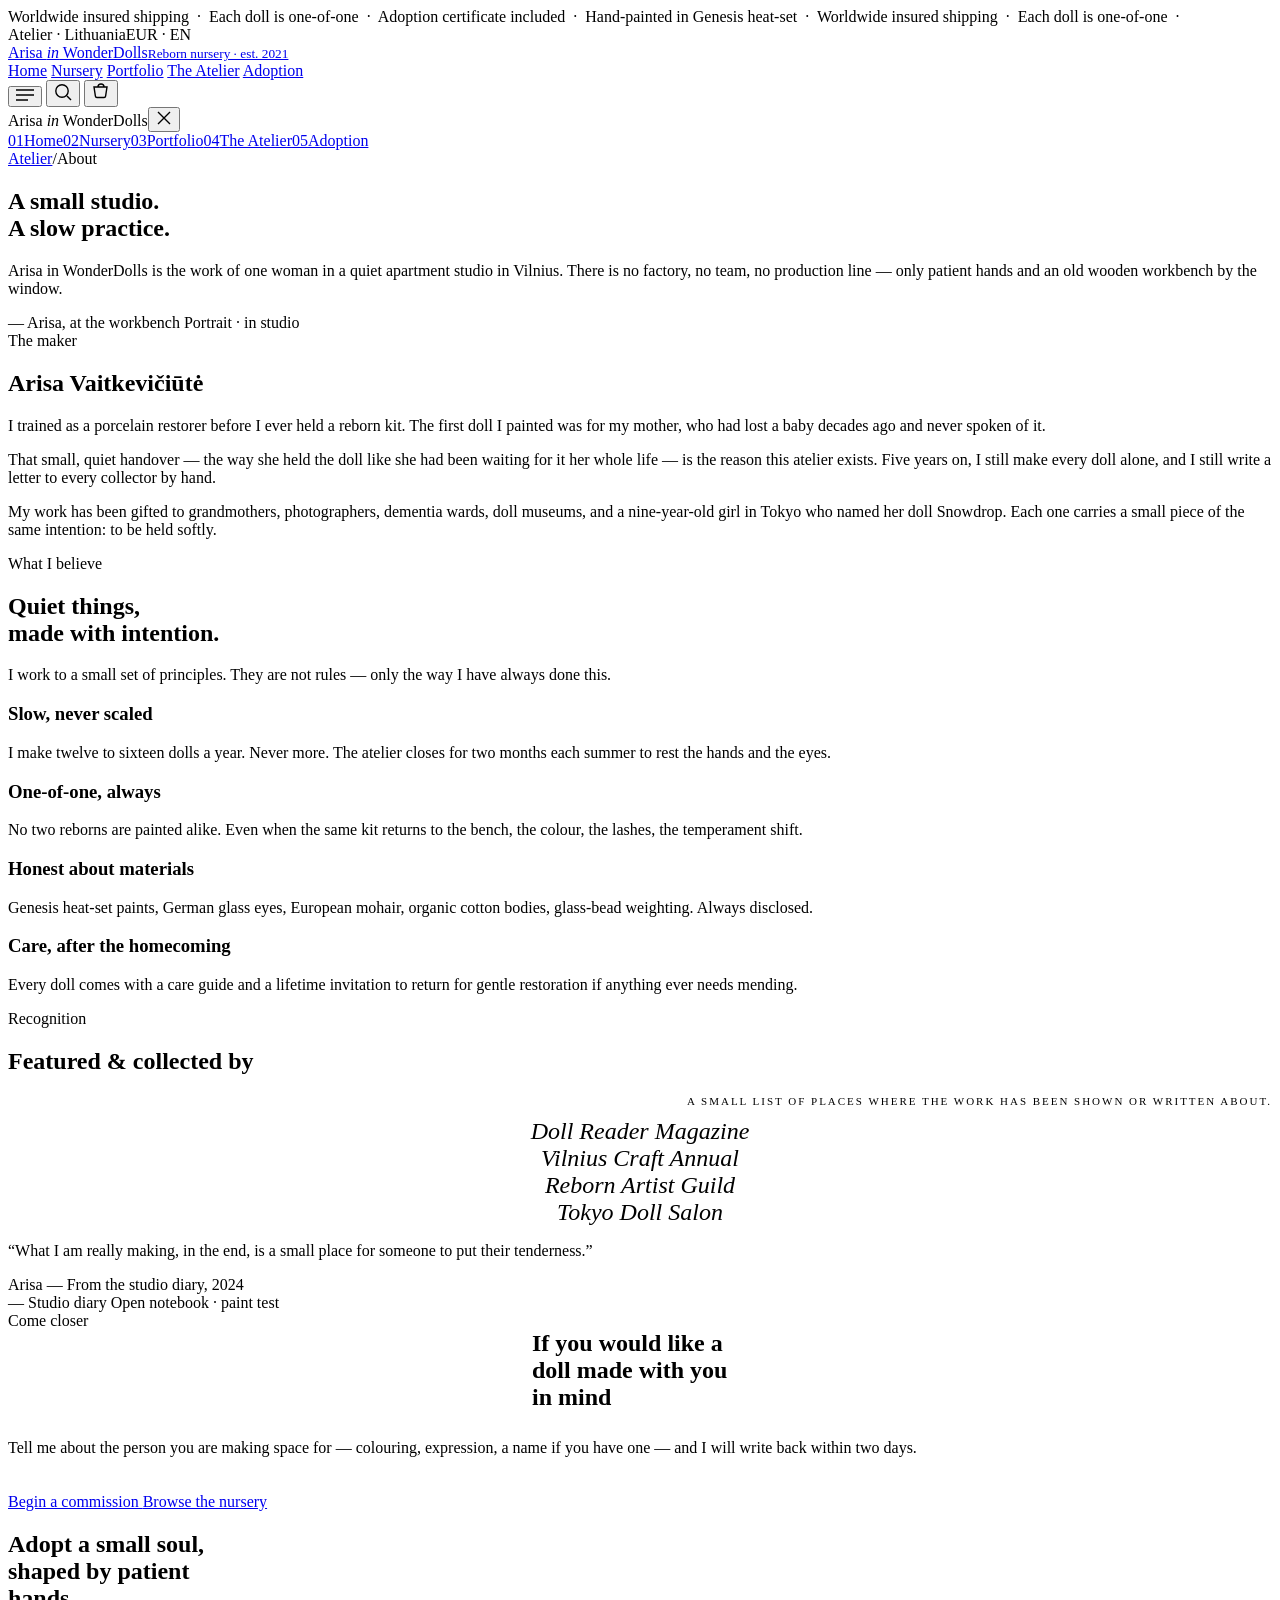
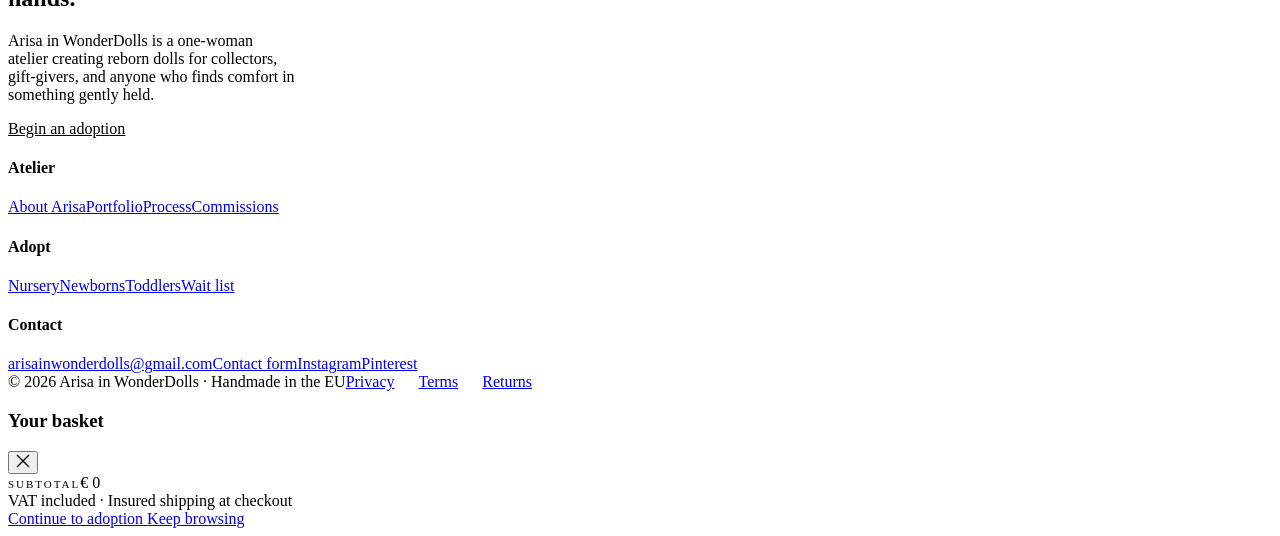
==== about.html @ fc80c615 "Add files via upload" ====
<!doctype html>
<html lang="en">
<head>
<meta charset="utf-8" />
<meta name="viewport" content="width=device-width, initial-scale=1, viewport-fit=cover" />
<title>About Arisa — The Atelier · Arisa in WonderDolls</title>
<meta name="description" content="Arisa is a quiet maker of reborn dolls working from a small studio in Vilnius. Each doll is made slowly, by hand, with patience and care." />
<meta name="theme-color" content="#FFFCF8" />
<link rel="icon" href="assets/favicon.svg" type="image/svg+xml" />
<link rel="canonical" href="https://arisainwonderdolls.com/about.html" />
<link rel="stylesheet" href="assets/css/styles.css" />
<script type="application/ld+json">
{ "@context": "https://schema.org", "@type": "Person", "name": "Arisa", "jobTitle": "Reborn doll artist", "url": "https://arisainwonderdolls.com/about.html", "email": "arisainwonderdolls@gmail.com", "worksFor": { "@type": "Organization", "name": "Arisa in WonderDolls" } }
</script>
</head>
<body data-screen-label="04 About">

<div class="topbar"><div class="container topbar-inner"><div class="marquee" aria-hidden="true"><span>Worldwide insured shipping &nbsp;·&nbsp; Each doll is one-of-one &nbsp;·&nbsp; Adoption certificate included &nbsp;·&nbsp; Hand-painted in Genesis heat-set &nbsp;·&nbsp; Worldwide insured shipping &nbsp;·&nbsp; Each doll is one-of-one &nbsp;·&nbsp;</span></div><div class="meta"><span>Atelier · Lithuania</span><span>EUR · EN</span></div></div></div>

<header class="site-header">
  <div class="container nav">
    <a class="brand" href="index.html"><span class="brand-mark"></span><span>Arisa <em style="font-style:italic; font-weight:300;">in</em> WonderDolls<small>Reborn nursery · est. 2021</small></span></a>
    <nav class="nav-links" aria-label="Primary">
      <a href="index.html">Home</a>
      <a href="shop.html">Nursery</a>
      <a href="gallery.html">Portfolio</a>
      <a href="about.html" aria-current="page">The Atelier</a>
      <a href="contact.html">Adoption</a>
    </nav>
    <div class="nav-tools">
      <button class="icon-btn hide-desktop menu-btn" data-menu-open aria-label="Open menu"><svg width="18" height="12" viewBox="0 0 18 12" fill="none"><path d="M0 1h18M0 6h18M0 11h12" stroke="currentColor" stroke-width="1.4"/></svg></button>
      <button class="icon-btn" aria-label="Search"><svg width="18" height="18" viewBox="0 0 18 18" fill="none"><circle cx="8" cy="8" r="6.2" stroke="currentColor" stroke-width="1.4"/><path d="M13 13l4 4" stroke="currentColor" stroke-width="1.4"/></svg></button>
      <button class="icon-btn" data-open-cart aria-label="Open basket"><svg width="18" height="18" viewBox="0 0 18 18" fill="none"><path d="M2 4h13l-1.4 9.2a1.5 1.5 0 0 1-1.5 1.3H4.9a1.5 1.5 0 0 1-1.5-1.3L2 4z" stroke="currentColor" stroke-width="1.4"/><path d="M6 4a3 3 0 1 1 6 0" stroke="currentColor" stroke-width="1.4"/></svg><span class="count" data-cart-count style="display:none">0</span></button>
    </div>
  </div>
</header>

<div class="mobile-menu" aria-hidden="true">
  <div class="mobile-menu-head"><span class="brand"><span class="brand-mark"></span><span>Arisa <em style="font-style:italic; font-weight:300;">in</em> WonderDolls</span></span><button class="icon-btn" data-menu-close aria-label="Close menu"><svg width="16" height="16" viewBox="0 0 16 16" fill="none"><path d="M2 2l12 12M14 2L2 14" stroke="currentColor" stroke-width="1.4"/></svg></button></div>
  <nav><a href="index.html"><span class="num">01</span>Home</a><a href="shop.html"><span class="num">02</span>Nursery</a><a href="gallery.html"><span class="num">03</span>Portfolio</a><a href="about.html"><span class="num">04</span>The Atelier</a><a href="contact.html"><span class="num">05</span>Adoption</a></nav>
</div>

<section class="page-header">
  <div class="container">
    <div class="crumbs"><a href="index.html">Atelier</a><span>/</span><span>About</span></div>
    <h1 class="display-xl">A small studio.<br /><span class="italic" style="color:var(--rose-deep);">A slow practice.</span></h1>
    <p class="lede mt-l">Arisa in WonderDolls is the work of one woman in a quiet apartment studio in Vilnius. There is no factory, no team, no production line — only patient hands and an old wooden workbench by the window.</p>
  </div>
</section>

<section class="section">
  <div class="container">
    <div class="split">
      <div class="reveal">
        <div class="imgph ar-portrait">
          <span class="corner">— Arisa, at the workbench</span>
          <span class="label">Portrait · in studio</span>
        </div>
      </div>
      <div class="reveal">
        <div class="eyebrow mb-m">The maker</div>
        <h2 class="display-m">Arisa Vaitkevičiūtė</h2>
        <p class="lede mt-m">I trained as a porcelain restorer before I ever held a reborn kit. The first doll I painted was for my mother, who had lost a baby decades ago and never spoken of it.</p>
        <p class="body-l mt-m">That small, quiet handover — the way she held the doll like she had been waiting for it her whole life — is the reason this atelier exists. Five years on, I still make every doll alone, and I still write a letter to every collector by hand.</p>
        <p class="body-l mt-m">My work has been gifted to grandmothers, photographers, dementia wards, doll museums, and a nine-year-old girl in Tokyo who named her doll Snowdrop. Each one carries a small piece of the same intention: to be held softly.</p>
      </div>
    </div>
  </div>
</section>

<section class="section bg-paper">
  <div class="container">
    <div class="section-head">
      <div>
        <div class="eyebrow mb-m">What I believe</div>
        <h2 class="display-l">Quiet things,<br /><span class="italic">made with intention.</span></h2>
      </div>
      <div class="right">
        <p class="body-l">I work to a small set of principles. They are not rules — only the way I have always done this.</p>
      </div>
    </div>
    <div class="steps">
      <div class="step reveal"><h3>Slow, never scaled</h3><p>I make twelve to sixteen dolls a year. Never more. The atelier closes for two months each summer to rest the hands and the eyes.</p></div>
      <div class="step reveal"><h3>One-of-one, always</h3><p>No two reborns are painted alike. Even when the same kit returns to the bench, the colour, the lashes, the temperament shift.</p></div>
      <div class="step reveal"><h3>Honest about materials</h3><p>Genesis heat-set paints, German glass eyes, European mohair, organic cotton bodies, glass-bead weighting. Always disclosed.</p></div>
      <div class="step reveal"><h3>Care, after the homecoming</h3><p>Every doll comes with a care guide and a lifetime invitation to return for gentle restoration if anything ever needs mending.</p></div>
    </div>
  </div>
</section>

<section class="section">
  <div class="container">
    <div class="grid grid-2" style="align-items: end;">
      <div class="reveal">
        <div class="eyebrow mb-m">Recognition</div>
        <h2 class="display-m">Featured &amp; collected by</h2>
      </div>
      <div class="reveal" style="text-align:right;">
        <p class="muted" style="font-family:var(--mono); font-size:11px; letter-spacing:.18em; text-transform:uppercase;">A small list of places where the work has been shown or written about.</p>
      </div>
    </div>
    <div class="grid grid-4 mt-l" style="gap: 16px;">
      <div class="imgph cream ar-square" style="display:grid; place-items:center;"><span style="font-family:var(--serif); font-size:24px; font-style:italic; color:var(--ink);">Doll Reader Magazine</span></div>
      <div class="imgph blue ar-square" style="display:grid; place-items:center;"><span style="font-family:var(--serif); font-size:24px; font-style:italic; color:var(--ink);">Vilnius Craft Annual</span></div>
      <div class="imgph ar-square" style="display:grid; place-items:center;"><span style="font-family:var(--serif); font-size:24px; font-style:italic; color:var(--ink);">Reborn Artist Guild</span></div>
      <div class="imgph cream ar-square" style="display:grid; place-items:center;"><span style="font-family:var(--serif); font-size:24px; font-style:italic; color:var(--ink);">Tokyo Doll Salon</span></div>
    </div>
  </div>
</section>

<section class="section bg-blush">
  <div class="container">
    <div class="grid grid-2" style="align-items:center;">
      <div class="reveal">
        <p class="quote">“What I am really making, in the end, is a small place for someone to put their tenderness.”</p>
        <div class="quote-author">Arisa — From the studio diary, 2024</div>
      </div>
      <div class="reveal">
        <div class="imgph ar-portrait">
          <span class="corner">— Studio diary</span>
          <span class="label">Open notebook · paint test</span>
        </div>
      </div>
    </div>
  </div>
</section>

<section class="section">
  <div class="container center">
    <div class="eyebrow mb-m">Come closer</div>
    <h2 class="display-l" style="margin: 0 auto; max-width: 18ch;">If you would like a doll <span class="italic">made with you in mind</span></h2>
    <p class="lede mt-l" style="margin: 28px auto 0;">Tell me about the person you are making space for — colouring, expression, a name if you have one — and I will write back within two days.</p>
    <div class="hero-actions" style="justify-content:center; margin-top: 36px;">
      <a class="btn btn-primary" href="contact.html">Begin a commission <span class="arrow"></span></a>
      <a class="btn btn-link" href="shop.html">Browse the nursery</a>
    </div>
  </div>
</section>

<footer class="site-footer">
  <div class="container">
    <h2 class="display-l" style="max-width: 18ch;">Adopt a small <span class="italic">soul,</span> shaped by patient hands.</h2>
    <div class="footer-grid">
      <div><p style="max-width: 36ch;">Arisa in WonderDolls is a one-woman atelier creating reborn dolls for collectors, gift-givers, and anyone who finds comfort in something gently held.</p><a class="btn btn-soft mt-m" href="contact.html" style="background:transparent; color:var(--porcelain); border-color:rgba(255,252,248,.4);">Begin an adoption <span class="arrow"></span></a></div>
      <div><h4>Atelier</h4><a href="about.html">About Arisa</a><a href="gallery.html">Portfolio</a><a href="shop.html">Process</a><a href="contact.html">Commissions</a></div>
      <div><h4>Adopt</h4><a href="shop.html">Nursery</a><a href="shop.html">Newborns</a><a href="shop.html">Toddlers</a><a href="contact.html">Wait list</a></div>
      <div><h4>Contact</h4><a href="mailto:arisainwonderdolls@gmail.com">arisainwonderdolls@gmail.com</a><a href="contact.html">Contact form</a><a href="#">Instagram</a><a href="#">Pinterest</a></div>
    </div>
    <div class="footer-bar"><span>© <span data-year>2026</span> Arisa in WonderDolls · Handmade in the EU</span><span style="display:inline-flex; gap:24px;"><a href="privacy.html">Privacy</a><a href="terms.html">Terms</a><a href="contact.html">Returns</a></span></div>
  </div>
</footer>

<div class="cart-overlay" data-cart-overlay data-close-cart></div>
<aside class="cart-drawer" data-cart-drawer aria-label="Basket">
  <div class="cart-head"><h3>Your basket</h3><button class="icon-btn" data-close-cart aria-label="Close basket"><svg width="14" height="14" viewBox="0 0 14 14" fill="none"><path d="M1 1l12 12M13 1L1 13" stroke="currentColor" stroke-width="1.4"/></svg></button></div>
  <div class="cart-body" data-cart-body></div>
  <div class="cart-foot"><div class="row"><span style="font-family:var(--mono); font-size:11px; letter-spacing:.18em; text-transform:uppercase; color:var(--ink-3);">Subtotal</span><span class="total" data-cart-total>€ 0</span></div><div class="vat">VAT included · Insured shipping at checkout</div><a class="btn btn-primary" href="contact.html">Continue to adoption <span class="arrow"></span></a><a class="btn btn-soft ghost" href="shop.html">Keep browsing</a></div>
</aside>

<script src="assets/js/main.js" defer></script>
<script src="assets/js/cart.js" defer></script>
</body>
</html>
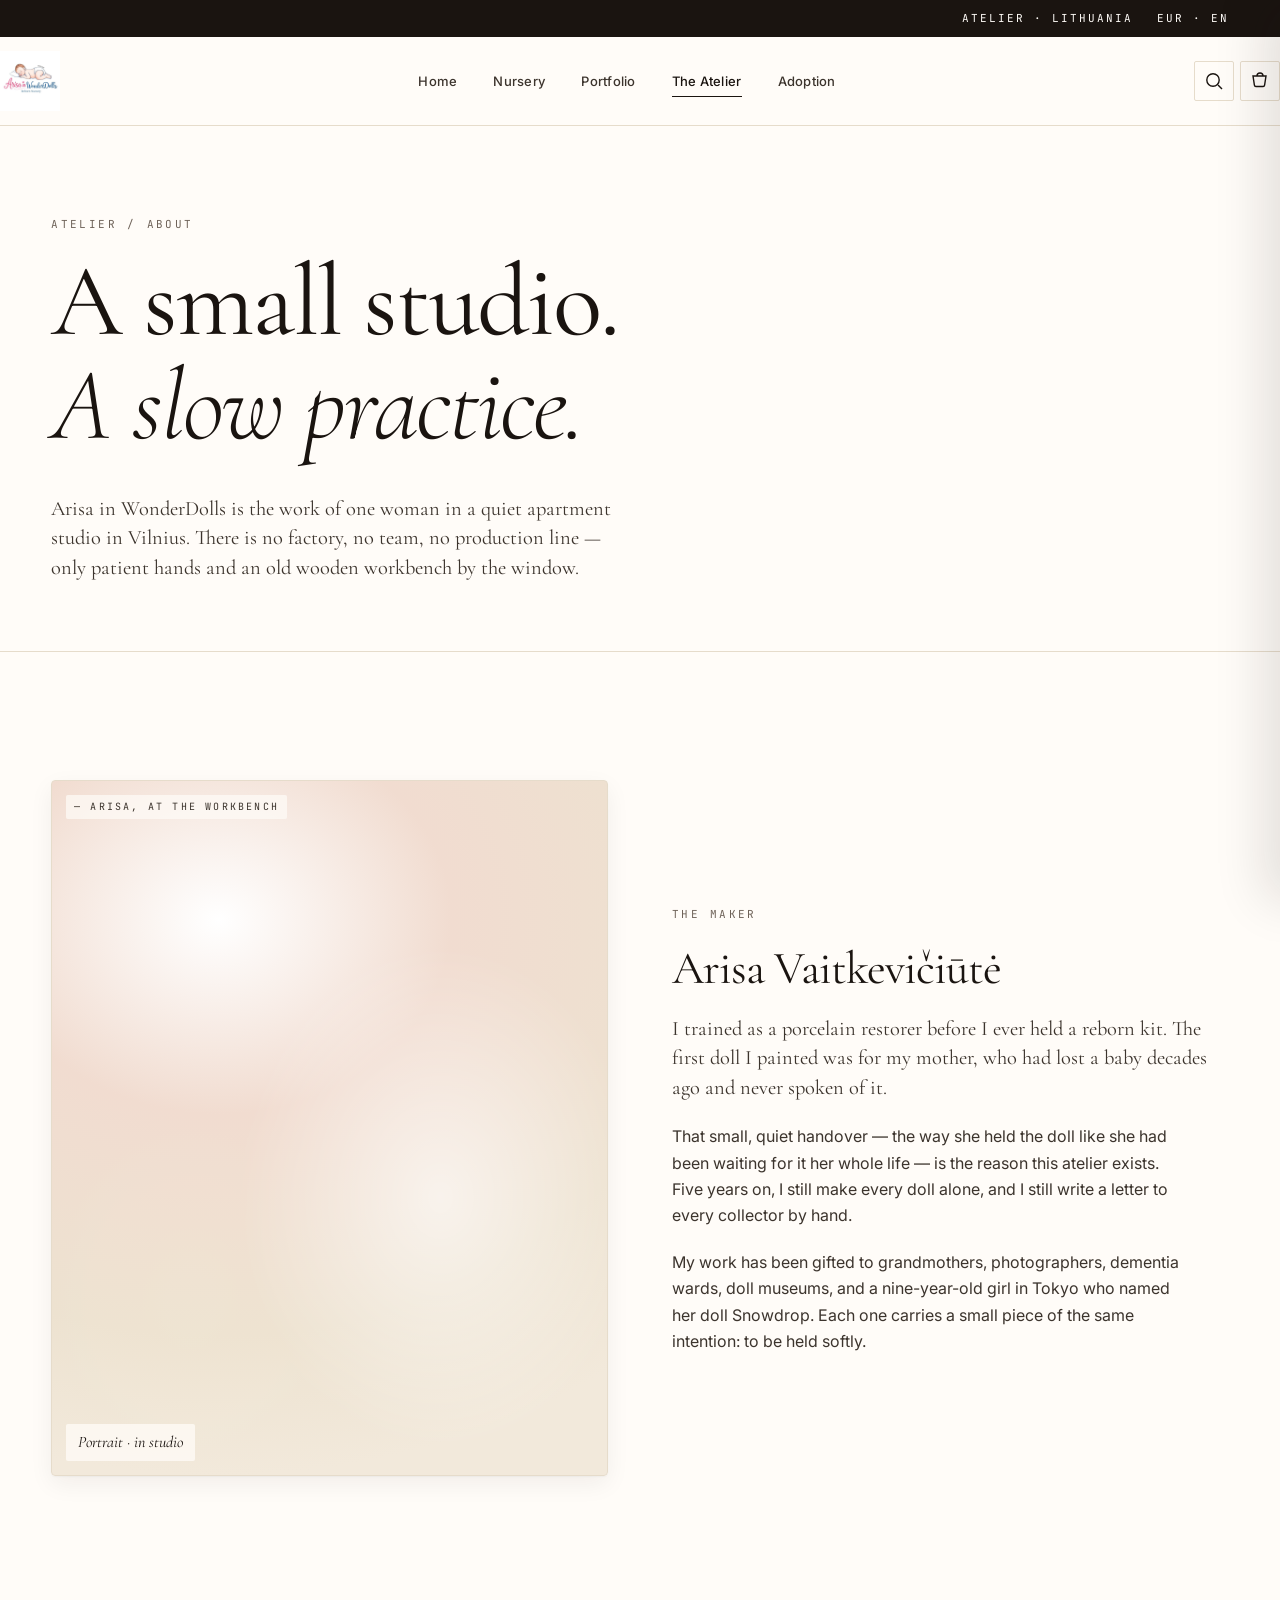
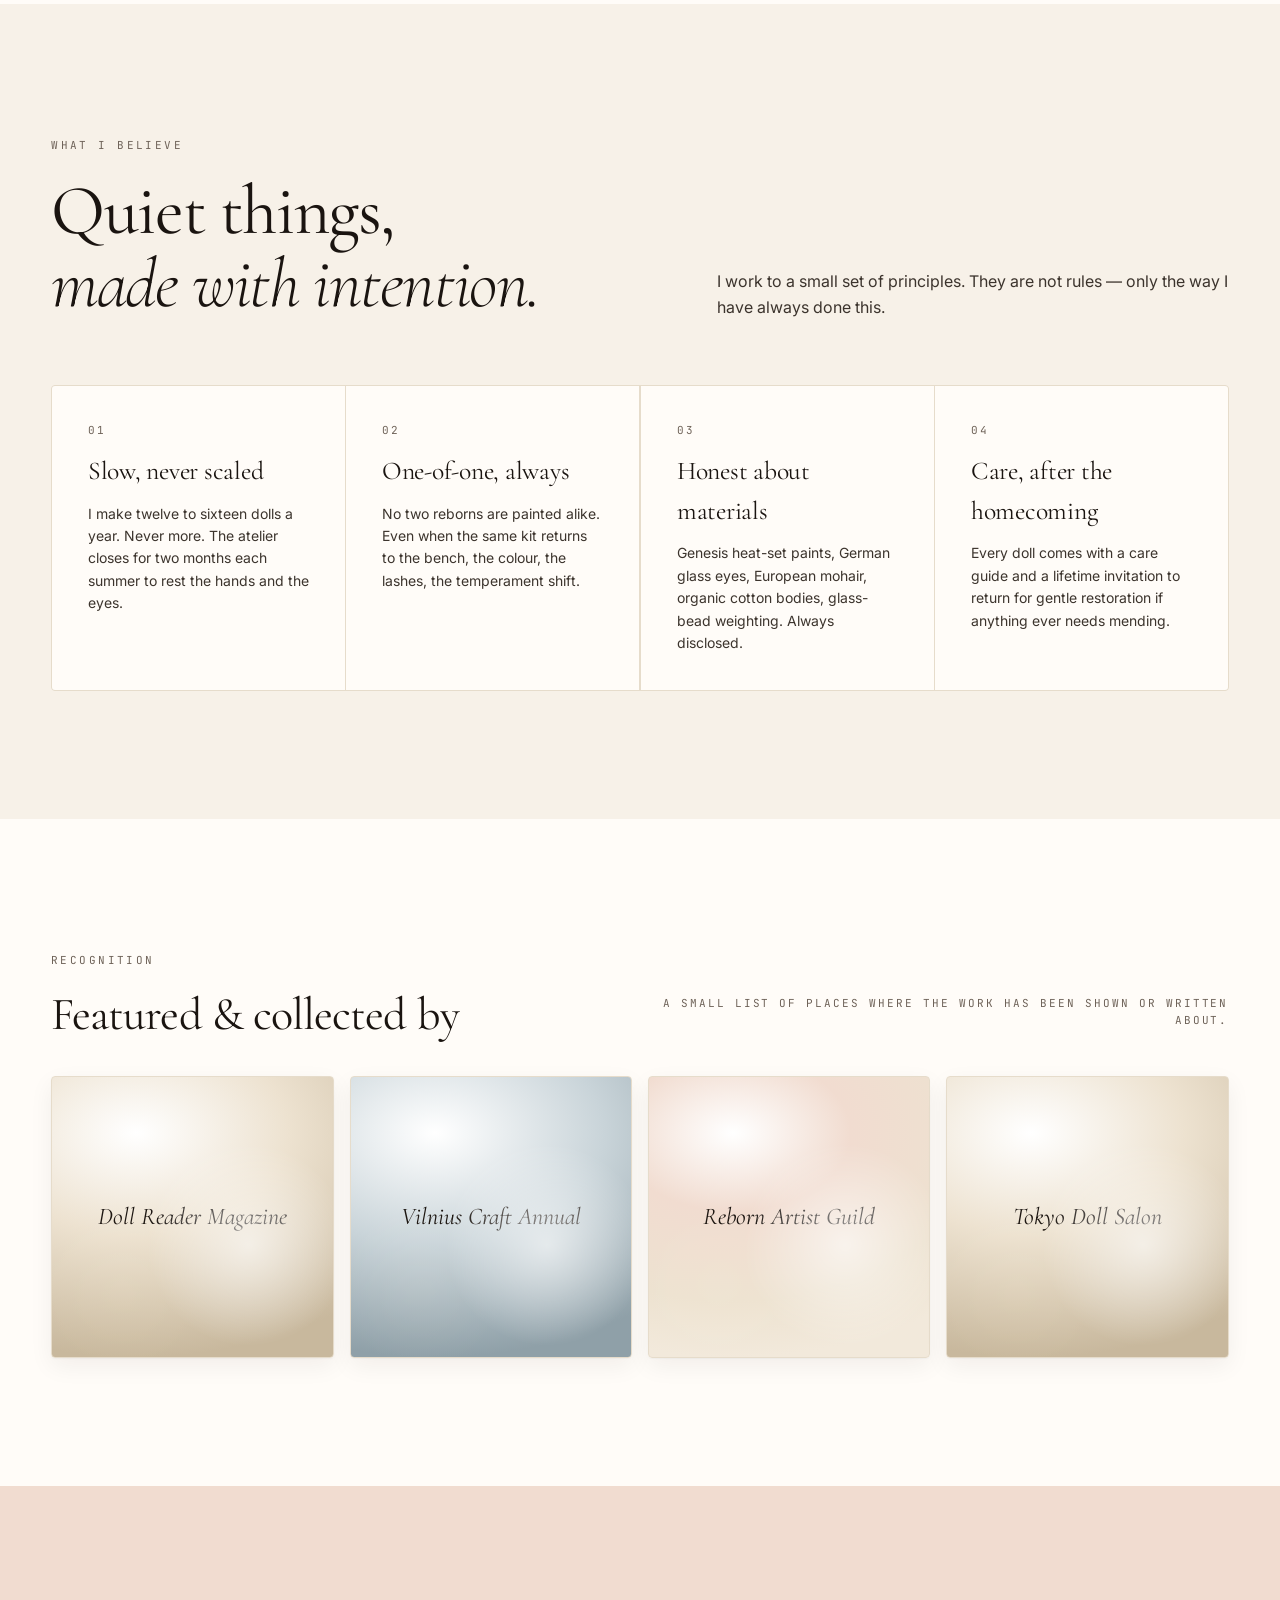
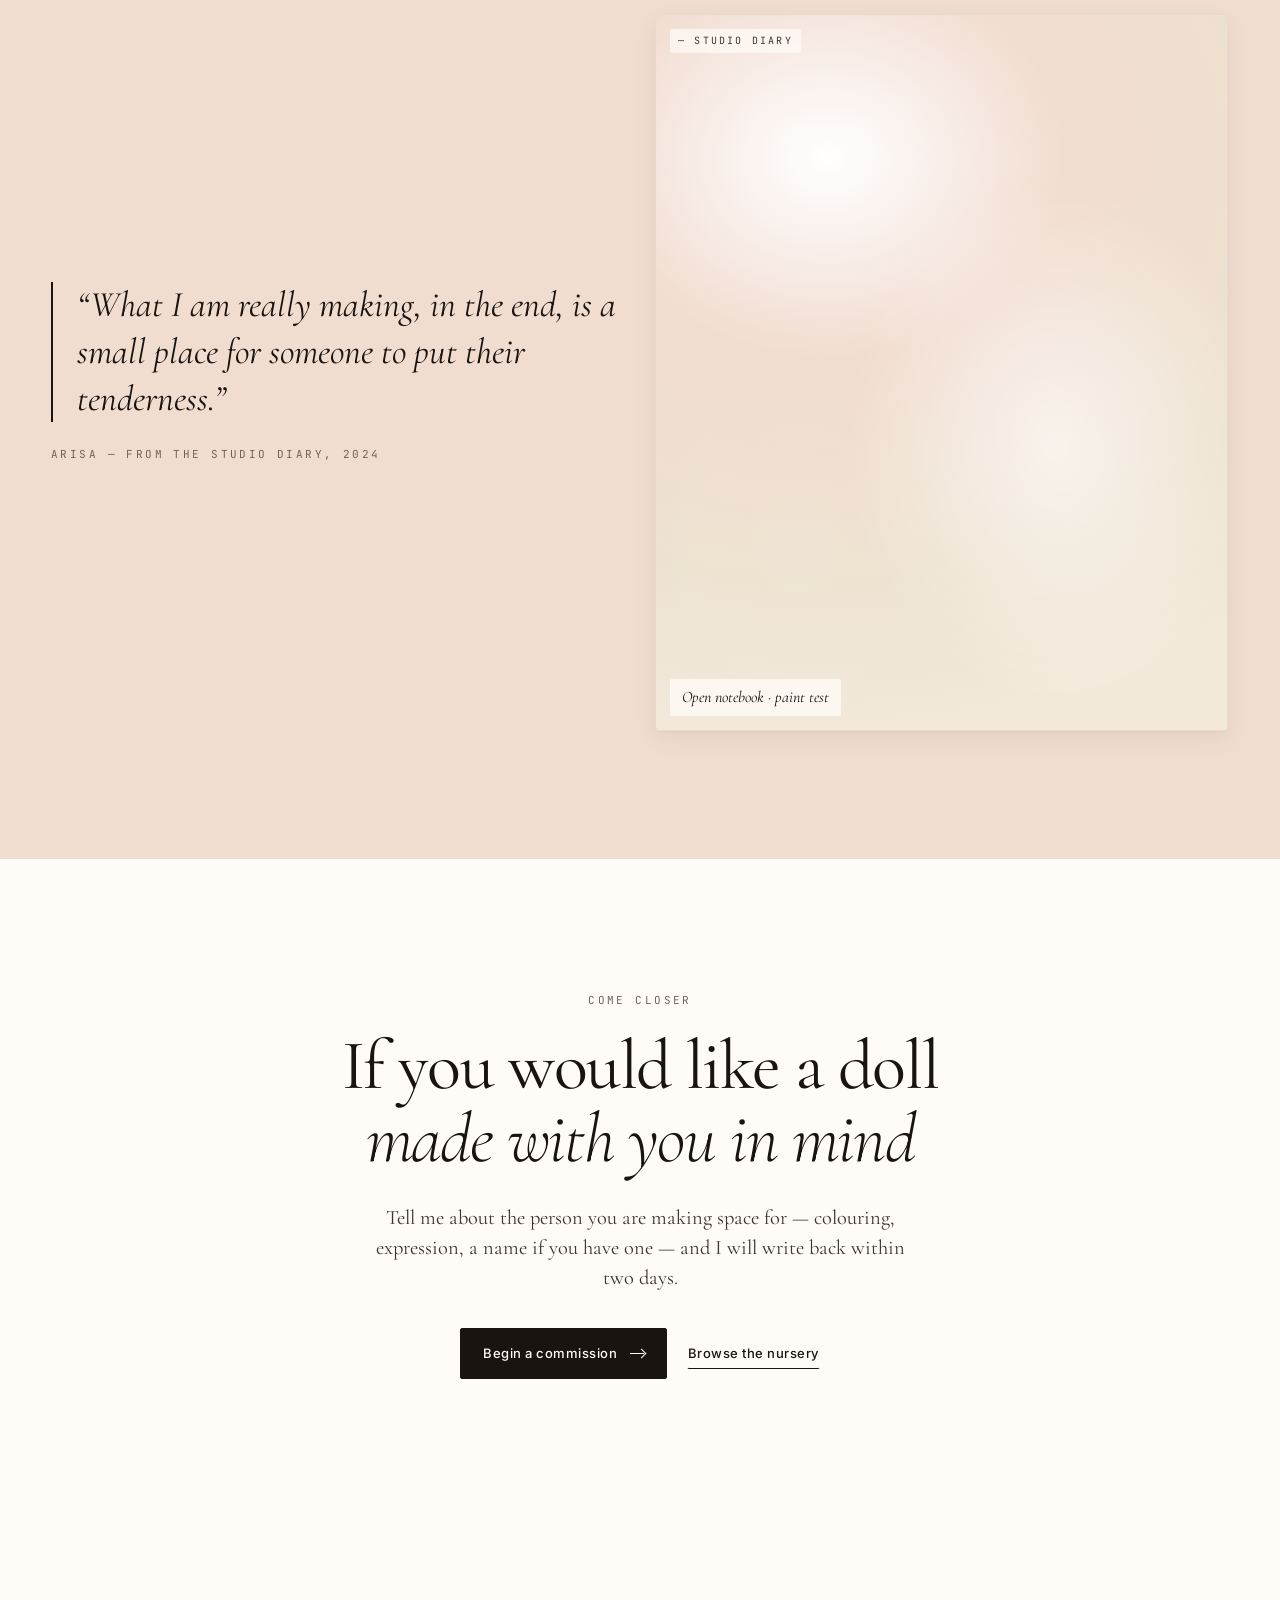
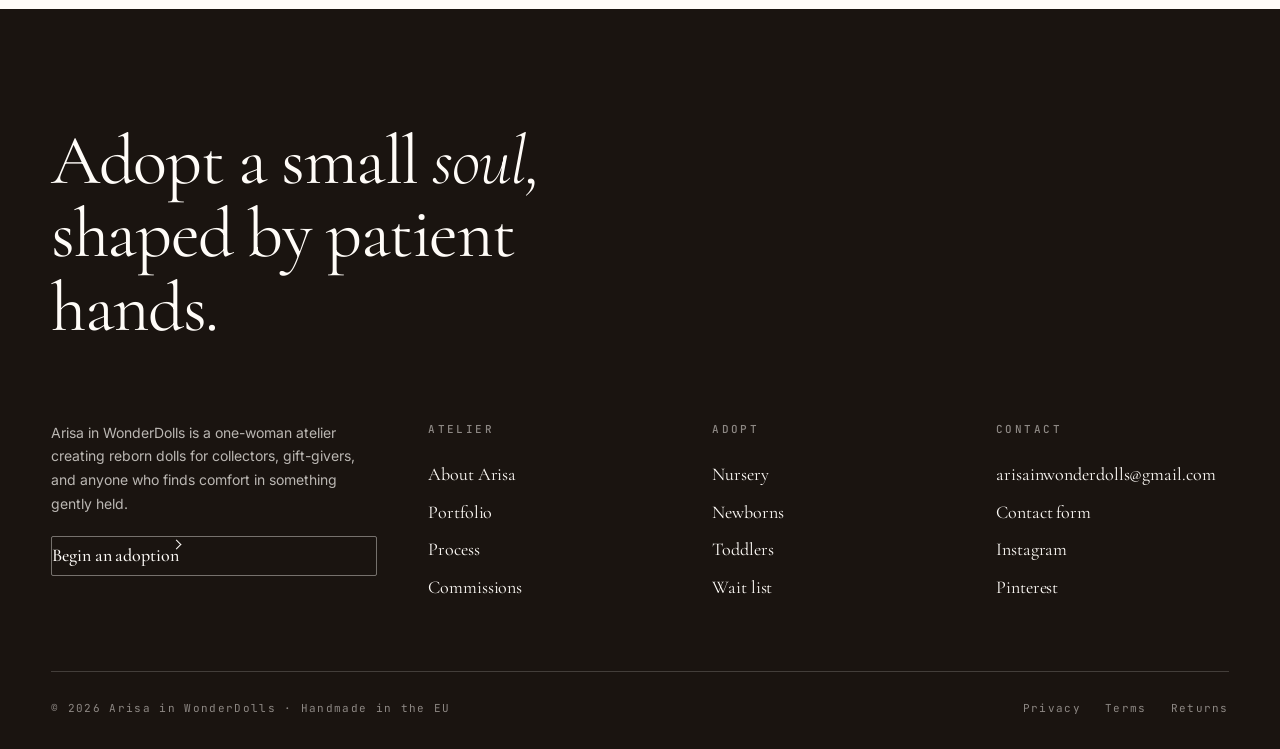
==== commit 8dfd5cc8: "Integrate Arisa logo, fix founding year to 2020 - assets/img/logo.jpg — real client logo (sleeping b" ====
--- a/about.html
+++ b/about.html
@@ -7,6 +7,8 @@
 <meta name="description" content="Arisa is a quiet maker of reborn dolls working from a small studio in Vilnius. Each doll is made slowly, by hand, with patience and care." />
 <meta name="theme-color" content="#FFFCF8" />
 <link rel="icon" href="assets/favicon.svg" type="image/svg+xml" />
+<link rel="alternate icon" href="assets/img/logo.jpg" type="image/jpeg" />
+<link rel="apple-touch-icon" href="assets/img/logo.jpg" />
 <link rel="canonical" href="https://arisainwonderdolls.com/about.html" />
 <link rel="stylesheet" href="assets/css/styles.css" />
 <script type="application/ld+json">
@@ -19,7 +21,7 @@
 
 <header class="site-header">
   <div class="container nav">
-    <a class="brand" href="index.html"><span class="brand-mark"></span><span>Arisa <em style="font-style:italic; font-weight:300;">in</em> WonderDolls<small>Reborn nursery · est. 2021</small></span></a>
+    <a class="brand" href="index.html" aria-label="Arisa in WonderDolls — home"><img class="brand-logo" src="assets/img/logo.jpg" alt="Arisa in WonderDolls — Reborn Nursery" width="240" height="60" /></a>
     <nav class="nav-links" aria-label="Primary">
       <a href="index.html">Home</a>
       <a href="shop.html">Nursery</a>
@@ -36,7 +38,7 @@
 </header>
 
 <div class="mobile-menu" aria-hidden="true">
-  <div class="mobile-menu-head"><span class="brand"><span class="brand-mark"></span><span>Arisa <em style="font-style:italic; font-weight:300;">in</em> WonderDolls</span></span><button class="icon-btn" data-menu-close aria-label="Close menu"><svg width="16" height="16" viewBox="0 0 16 16" fill="none"><path d="M2 2l12 12M14 2L2 14" stroke="currentColor" stroke-width="1.4"/></svg></button></div>
+  <div class="mobile-menu-head"><span class="brand"><img class="brand-logo" src="assets/img/logo.jpg" alt="Arisa in WonderDolls" width="180" height="48" /></span><button class="icon-btn" data-menu-close aria-label="Close menu"><svg width="16" height="16" viewBox="0 0 16 16" fill="none"><path d="M2 2l12 12M14 2L2 14" stroke="currentColor" stroke-width="1.4"/></svg></button></div>
   <nav><a href="index.html"><span class="num">01</span>Home</a><a href="shop.html"><span class="num">02</span>Nursery</a><a href="gallery.html"><span class="num">03</span>Portfolio</a><a href="about.html"><span class="num">04</span>The Atelier</a><a href="contact.html"><span class="num">05</span>Adoption</a></nav>
 </div>
 
--- a/assets/css/styles.css
+++ b/assets/css/styles.css
@@ -0,0 +1,1239 @@
+/* ============================================
+   Arisa in WonderDolls — Editorial Atelier
+   ============================================ */
+
+@import url('https://fonts.googleapis.com/css2?family=Cormorant+Garamond:ital,wght@0,300;0,400;0,500;0,600;0,700;1,300;1,400;1,500&family=Inter:wght@300;400;500;600&family=JetBrains+Mono:wght@300;400;500&display=swap');
+
+/* ---------- Tokens ---------- */
+:root {
+  --porcelain: #FFFCF8;
+  --paper: #F7F1E8;
+  --paper-2: #F2E9DB;
+  --blush: #F1DCD0;
+  --whisper: #FAF4EC;
+  --cream: #EDE2D0;
+  --blue: #C9D4D9;
+  --blue-deep: #8FA0A8;
+  --ink: #1A1410;
+  --ink-2: #3C342D;
+  --ink-3: #6E6258;
+  --line: #E6DCCB;
+  --line-2: #D8CDB8;
+  --gold: #B08D57;
+
+  --serif: 'Cormorant Garamond', Georgia, 'Times New Roman', serif;
+  --sans: 'Inter', -apple-system, BlinkMacSystemFont, sans-serif;
+  --mono: 'JetBrains Mono', 'SF Mono', Menlo, monospace;
+
+  --container: 1320px;
+  --gutter: clamp(20px, 4vw, 56px);
+
+  --space-xs: 6px;
+  --space-s: 12px;
+  --space-m: 20px;
+  --space-l: 36px;
+  --space-xl: 64px;
+  --space-2xl: 96px;
+
+  --radius: 2px;
+  --radius-lg: 4px;
+
+  --ease: cubic-bezier(0.22, 1, 0.36, 1);
+  --ease-out: cubic-bezier(0.16, 1, 0.3, 1);
+
+  --shadow-soft: 0 1px 2px rgba(26,20,16,.04), 0 8px 24px rgba(26,20,16,.06);
+  --shadow-lift: 0 2px 4px rgba(26,20,16,.05), 0 24px 48px rgba(26,20,16,.10);
+}
+
+/* ---------- Reset ---------- */
+*, *::before, *::after { box-sizing: border-box; }
+html { -webkit-text-size-adjust: 100%; scroll-behavior: smooth; }
+body {
+  margin: 0;
+  font-family: var(--sans);
+  font-size: 15px;
+  line-height: 1.55;
+  color: var(--ink-2);
+  background: var(--porcelain);
+  -webkit-font-smoothing: antialiased;
+  -moz-osx-font-smoothing: grayscale;
+  text-rendering: optimizeLegibility;
+}
+img, svg { display: block; max-width: 100%; }
+button { font: inherit; cursor: pointer; border: none; background: none; color: inherit; padding: 0; }
+input, textarea, select { font: inherit; color: inherit; }
+a { color: inherit; text-decoration: none; transition: color .2s var(--ease); }
+hr { border: none; }
+
+/* ---------- Layout ---------- */
+.container {
+  width: 100%;
+  max-width: var(--container);
+  margin: 0 auto;
+  padding: 0 var(--gutter);
+}
+
+.section {
+  padding: clamp(56px, 10vw, 128px) 0;
+}
+.section--tight {
+  padding: clamp(28px, 4vw, 48px) 0;
+}
+.bg-paper { background: var(--paper); }
+.bg-blush { background: var(--blush); }
+.bg-whisper { background: var(--whisper); }
+
+.divider {
+  height: 1px;
+  background: var(--line);
+  margin: 0;
+}
+
+/* ---------- Typography ---------- */
+.display-xl, .display-l, .display-m, .display-s {
+  font-family: var(--serif);
+  font-weight: 400;
+  color: var(--ink);
+  letter-spacing: -0.02em;
+  line-height: 1.02;
+  margin: 0;
+}
+.display-xl { font-size: clamp(46px, 8vw, 104px); }
+.display-l  { font-size: clamp(36px, 5.5vw, 72px); line-height: 1.04; }
+.display-m  { font-size: clamp(28px, 3.6vw, 48px); line-height: 1.1; }
+.display-s  { font-size: clamp(22px, 2.6vw, 32px); line-height: 1.2; }
+
+.italic, .swash, em { font-style: italic; font-weight: 300; }
+.swash {
+  font-family: var(--serif);
+  font-style: italic;
+  font-weight: 300;
+}
+
+.lede {
+  font-family: var(--serif);
+  font-weight: 400;
+  font-size: clamp(18px, 1.6vw, 22px);
+  line-height: 1.45;
+  color: var(--ink-2);
+  max-width: 56ch;
+}
+.body-l {
+  font-size: 16px;
+  line-height: 1.65;
+  color: var(--ink-2);
+  max-width: 52ch;
+  margin: 0;
+}
+.muted { color: var(--ink-3); }
+
+.eyebrow {
+  font-family: var(--mono);
+  font-size: 11px;
+  font-weight: 400;
+  letter-spacing: 0.22em;
+  text-transform: uppercase;
+  color: var(--ink-3);
+  display: inline-flex;
+  align-items: center;
+  gap: 8px;
+}
+.eyebrow .dot {
+  display: inline-block;
+  width: 4px; height: 4px;
+  border-radius: 50%;
+  background: var(--ink-3);
+  margin: 0 4px;
+}
+
+/* spacing helpers */
+.mt-s { margin-top: var(--space-s); }
+.mt-m { margin-top: var(--space-m); }
+.mt-l { margin-top: var(--space-l); }
+.mt-xl { margin-top: var(--space-xl); }
+.mb-s { margin-bottom: var(--space-s); }
+.mb-m { margin-bottom: var(--space-m); }
+.mb-l { margin-bottom: var(--space-l); }
+.center { text-align: center; }
+
+/* ---------- Topbar ---------- */
+.topbar {
+  background: var(--ink);
+  color: var(--porcelain);
+  font-family: var(--mono);
+  font-size: 11px;
+  letter-spacing: .12em;
+  overflow: hidden;
+}
+.topbar-inner {
+  display: flex;
+  align-items: center;
+  gap: 32px;
+  padding: 10px var(--gutter);
+  min-height: 36px;
+}
+.marquee {
+  flex: 1;
+  overflow: hidden;
+  white-space: nowrap;
+  position: relative;
+  mask-image: linear-gradient(to right, transparent, #000 8%, #000 92%, transparent);
+}
+.marquee span {
+  display: inline-block;
+  padding-left: 100%;
+  animation: marquee 42s linear infinite;
+  text-transform: uppercase;
+  letter-spacing: .18em;
+}
+@keyframes marquee {
+  0%   { transform: translateX(0); }
+  100% { transform: translateX(-100%); }
+}
+.topbar .meta {
+  display: flex;
+  gap: 24px;
+  text-transform: uppercase;
+  letter-spacing: .18em;
+  flex-shrink: 0;
+}
+.topbar .meta span { white-space: nowrap; }
+
+/* ---------- Header ---------- */
+.site-header {
+  position: sticky;
+  top: 0;
+  z-index: 50;
+  background: rgba(255, 252, 248, 0.92);
+  backdrop-filter: saturate(160%) blur(12px);
+  -webkit-backdrop-filter: saturate(160%) blur(12px);
+  border-bottom: 1px solid var(--line);
+}
+.nav {
+  display: flex;
+  align-items: center;
+  justify-content: space-between;
+  gap: 24px;
+  min-height: 88px;
+  padding: 8px 0;
+}
+.brand {
+  display: inline-flex;
+  align-items: center;
+  gap: 14px;
+  color: var(--ink);
+  line-height: 1;
+}
+.brand-logo {
+  height: 64px;
+  width: auto;
+  display: block;
+  flex-shrink: 0;
+}
+.brand-logo--small { height: 44px; }
+.site-header .brand-logo { height: 60px; }
+.mobile-menu-head .brand-logo { height: 48px; }
+.site-footer .brand-logo {
+  height: 80px;
+  filter: brightness(0) invert(1);
+  opacity: .92;
+  margin-bottom: 24px;
+}
+
+.nav-links {
+  display: flex;
+  gap: 36px;
+}
+.nav-links a {
+  font-family: var(--sans);
+  font-size: 13px;
+  font-weight: 500;
+  color: var(--ink-2);
+  letter-spacing: .02em;
+  position: relative;
+  padding: 4px 0;
+}
+.nav-links a::after {
+  content: '';
+  position: absolute;
+  left: 0; right: 0; bottom: -2px;
+  height: 1px;
+  background: var(--ink);
+  transform: scaleX(0);
+  transform-origin: left;
+  transition: transform .35s var(--ease);
+}
+.nav-links a:hover::after,
+.nav-links a[aria-current="page"]::after { transform: scaleX(1); }
+.nav-links a[aria-current="page"] { color: var(--ink); }
+
+.nav-tools {
+  display: flex;
+  align-items: center;
+  gap: 6px;
+}
+.icon-btn {
+  width: 40px; height: 40px;
+  display: inline-flex;
+  align-items: center;
+  justify-content: center;
+  border: 1px solid var(--line);
+  border-radius: var(--radius);
+  color: var(--ink);
+  background: var(--porcelain);
+  position: relative;
+  transition: background .2s var(--ease), border-color .2s var(--ease);
+}
+.icon-btn:hover { background: var(--whisper); border-color: var(--line-2); }
+.icon-btn .count {
+  position: absolute;
+  top: -6px; right: -6px;
+  min-width: 18px; height: 18px;
+  border-radius: 9px;
+  background: var(--ink);
+  color: var(--porcelain);
+  font-family: var(--mono);
+  font-size: 10px;
+  display: inline-flex;
+  align-items: center;
+  justify-content: center;
+  padding: 0 5px;
+}
+
+.hide-desktop { display: none; }
+
+/* ---------- Mobile menu ---------- */
+.mobile-menu {
+  position: fixed;
+  inset: 0;
+  background: var(--porcelain);
+  z-index: 100;
+  padding: 24px var(--gutter) 32px;
+  transform: translateX(100%);
+  transition: transform .45s var(--ease);
+  display: flex;
+  flex-direction: column;
+  gap: 24px;
+  visibility: hidden;
+}
+.mobile-menu.open {
+  transform: translateX(0);
+  visibility: visible;
+}
+.mobile-menu-head {
+  display: flex;
+  align-items: center;
+  justify-content: space-between;
+}
+.mobile-menu nav {
+  display: flex;
+  flex-direction: column;
+  gap: 4px;
+  margin-top: 24px;
+}
+.mobile-menu nav a {
+  font-family: var(--serif);
+  font-size: clamp(36px, 9vw, 56px);
+  color: var(--ink);
+  display: flex;
+  align-items: baseline;
+  gap: 16px;
+  padding: 8px 0;
+  border-bottom: 1px solid var(--line);
+  letter-spacing: -.01em;
+}
+.mobile-menu nav .num {
+  font-family: var(--mono);
+  font-size: 11px;
+  letter-spacing: .22em;
+  color: var(--ink-3);
+}
+.mobile-menu .meta { margin-top: auto; }
+
+/* ---------- Buttons ---------- */
+.btn {
+  display: inline-flex;
+  align-items: center;
+  gap: 12px;
+  padding: 14px 22px;
+  font-family: var(--sans);
+  font-size: 13px;
+  font-weight: 500;
+  letter-spacing: .04em;
+  border-radius: var(--radius);
+  border: 1px solid transparent;
+  transition: all .25s var(--ease);
+  white-space: nowrap;
+  cursor: pointer;
+}
+.btn .arrow {
+  width: 14px; height: 1px;
+  background: currentColor;
+  position: relative;
+  transition: transform .3s var(--ease);
+}
+.btn .arrow::after {
+  content: '';
+  position: absolute;
+  right: -1px; top: -3px;
+  width: 7px; height: 7px;
+  border-top: 1px solid currentColor;
+  border-right: 1px solid currentColor;
+  transform: rotate(45deg);
+}
+.btn:hover .arrow { transform: translateX(4px); }
+
+.btn-primary {
+  background: var(--ink);
+  color: var(--porcelain);
+  border-color: var(--ink);
+}
+.btn-primary:hover { background: var(--ink-2); border-color: var(--ink-2); }
+.btn-primary:disabled { opacity: .55; cursor: not-allowed; }
+
+.btn-soft {
+  background: var(--paper);
+  color: var(--ink);
+  border-color: var(--line-2);
+}
+.btn-soft:hover { background: var(--paper-2); }
+.btn-soft.ghost { background: transparent; }
+
+.btn-ghost {
+  background: transparent;
+  color: var(--ink);
+  border-color: var(--ink);
+}
+.btn-ghost:hover { background: var(--ink); color: var(--porcelain); }
+
+.btn-link, a.btn-link {
+  display: inline-flex;
+  align-items: center;
+  gap: 12px;
+  font-family: var(--sans);
+  font-size: 13px;
+  font-weight: 500;
+  letter-spacing: .04em;
+  color: var(--ink);
+  padding: 4px 0;
+  border-bottom: 1px solid var(--ink);
+  transition: gap .25s var(--ease);
+}
+.btn-link:hover { gap: 18px; }
+.btn-link .arrow {
+  width: 14px; height: 1px; background: currentColor; position: relative;
+}
+.btn-link .arrow::after {
+  content: ''; position: absolute; right: -1px; top: -3px;
+  width: 7px; height: 7px;
+  border-top: 1px solid currentColor;
+  border-right: 1px solid currentColor;
+  transform: rotate(45deg);
+}
+
+/* ---------- Hero ---------- */
+.hero {
+  padding: clamp(48px, 8vw, 96px) 0 clamp(72px, 10vw, 128px);
+}
+.hero-grid {
+  display: grid;
+  grid-template-columns: 1.1fr 1fr;
+  gap: clamp(32px, 5vw, 80px);
+  align-items: center;
+}
+.hero-actions {
+  display: flex;
+  flex-wrap: wrap;
+  gap: 20px;
+  margin-top: var(--space-l);
+  align-items: center;
+}
+.hero-meta {
+  display: flex;
+  gap: clamp(20px, 3vw, 48px);
+  margin-top: clamp(36px, 5vw, 64px);
+  padding-top: 28px;
+  border-top: 1px solid var(--line);
+  flex-wrap: wrap;
+}
+.meta-item {
+  display: flex;
+  flex-direction: column;
+  gap: 6px;
+}
+.meta-item .k {
+  font-family: var(--mono);
+  font-size: 10.5px;
+  letter-spacing: .2em;
+  text-transform: uppercase;
+  color: var(--ink-3);
+}
+.meta-item .v {
+  font-family: var(--serif);
+  font-size: 22px;
+  color: var(--ink);
+}
+
+.hero-stack {
+  position: relative;
+  display: grid;
+  grid-template-columns: 1fr 1fr;
+  grid-template-rows: auto auto;
+  gap: 18px;
+  align-items: end;
+}
+.hero-stack .imgph.main {
+  grid-column: 1 / -1;
+  aspect-ratio: 4 / 5;
+}
+.hero-stack .imgph.sub {
+  aspect-ratio: 1 / 1;
+}
+.hero-stack .badge {
+  position: absolute;
+  bottom: -28px;
+  right: -20px;
+  width: 120px; height: 120px;
+  border-radius: 50%;
+  background: var(--ink);
+  color: var(--porcelain);
+  display: flex;
+  flex-direction: column;
+  align-items: center;
+  justify-content: center;
+  font-family: var(--serif);
+  font-style: italic;
+  font-size: 18px;
+  text-align: center;
+  letter-spacing: -.01em;
+  line-height: 1.2;
+  transform: rotate(-6deg);
+  box-shadow: var(--shadow-lift);
+}
+.hero-stack .badge span {
+  font-family: var(--mono);
+  font-style: normal;
+  font-size: 9px;
+  letter-spacing: .22em;
+  text-transform: uppercase;
+  color: rgba(255,252,248,.7);
+  margin-top: 4px;
+}
+
+/* ---------- Image placeholders ---------- */
+.imgph {
+  position: relative;
+  width: 100%;
+  border-radius: var(--radius-lg);
+  overflow: hidden;
+  background:
+    radial-gradient(120% 80% at 30% 20%, #fff 0%, var(--blush) 35%, var(--cream) 75%, var(--paper-2) 100%);
+  box-shadow: var(--shadow-soft);
+  border: 1px solid var(--line);
+  display: block;
+}
+.imgph::before {
+  content: '';
+  position: absolute;
+  inset: 0;
+  background:
+    radial-gradient(60% 60% at 70% 60%, rgba(255,255,255,.6), transparent 60%),
+    radial-gradient(50% 50% at 25% 75%, rgba(176,141,87,.12), transparent 60%);
+  mix-blend-mode: screen;
+  pointer-events: none;
+}
+.imgph.blue {
+  background: radial-gradient(120% 80% at 30% 20%, #fff 0%, var(--blue) 50%, var(--blue-deep) 100%);
+}
+.imgph.cream {
+  background: radial-gradient(120% 80% at 30% 20%, #fff 0%, var(--cream) 45%, #C8B89D 100%);
+}
+.imgph.ar-tall { aspect-ratio: 3 / 4; }
+.imgph.ar-portrait { aspect-ratio: 4 / 5; }
+.imgph.ar-square { aspect-ratio: 1 / 1; }
+.imgph.ar-landscape { aspect-ratio: 4 / 3; }
+
+.imgph .corner {
+  position: absolute;
+  top: 14px; left: 14px;
+  font-family: var(--mono);
+  font-size: 10px;
+  letter-spacing: .22em;
+  text-transform: uppercase;
+  color: var(--ink-2);
+  background: rgba(255,252,248,.7);
+  padding: 4px 8px;
+  border-radius: var(--radius);
+  z-index: 2;
+}
+.imgph .label {
+  position: absolute;
+  bottom: 14px; left: 14px;
+  font-family: var(--serif);
+  font-style: italic;
+  font-size: 16px;
+  color: var(--ink);
+  background: rgba(255,252,248,.78);
+  padding: 6px 12px;
+  border-radius: var(--radius);
+  z-index: 2;
+  max-width: calc(100% - 28px);
+}
+
+/* ---------- Grids ---------- */
+.grid {
+  display: grid;
+  gap: clamp(20px, 2.4vw, 36px);
+}
+.grid-2 { grid-template-columns: repeat(2, 1fr); }
+.grid-3 { grid-template-columns: repeat(3, 1fr); }
+.grid-4 { grid-template-columns: repeat(4, 1fr); }
+
+/* ---------- Section head ---------- */
+.section-head {
+  display: grid;
+  grid-template-columns: 1.2fr 1fr;
+  gap: clamp(24px, 4vw, 64px);
+  align-items: end;
+  margin-bottom: clamp(36px, 5vw, 64px);
+}
+.section-head .right { display: flex; flex-direction: column; gap: 16px; }
+
+/* ---------- Product card ---------- */
+.product-card {
+  display: flex;
+  flex-direction: column;
+  gap: 16px;
+  color: var(--ink);
+  position: relative;
+}
+.product-card .frame {
+  position: relative;
+  overflow: hidden;
+  border-radius: var(--radius-lg);
+}
+.product-card .frame .imgph { transition: transform 1.2s var(--ease); }
+.product-card:hover .frame .imgph { transform: scale(1.03); }
+.product-card .tag {
+  position: absolute;
+  top: 12px; right: 12px;
+  font-family: var(--mono);
+  font-size: 10px;
+  letter-spacing: .2em;
+  text-transform: uppercase;
+  background: var(--porcelain);
+  color: var(--ink);
+  padding: 5px 9px;
+  border-radius: var(--radius);
+  border: 1px solid var(--line);
+  z-index: 3;
+}
+.product-card .tag.new { background: var(--ink); color: var(--porcelain); border-color: var(--ink); }
+.product-card .tag.sold { background: var(--blush); border-color: var(--blush); }
+.product-card .quick {
+  position: absolute;
+  left: 14px; right: 14px; bottom: 14px;
+  display: flex;
+  justify-content: center;
+  opacity: 0;
+  transform: translateY(8px);
+  transition: opacity .3s var(--ease), transform .3s var(--ease);
+  z-index: 3;
+}
+.product-card:hover .quick {
+  opacity: 1; transform: translateY(0);
+}
+.product-card .quick .btn { width: 100%; justify-content: center; backdrop-filter: blur(6px); }
+
+.product-card .body {
+  display: flex;
+  flex-direction: column;
+  gap: 4px;
+  padding: 0 2px;
+}
+.meta-row {
+  display: flex;
+  justify-content: space-between;
+  align-items: baseline;
+  gap: 16px;
+}
+.meta-row .name {
+  font-family: var(--serif);
+  font-size: 22px;
+  color: var(--ink);
+}
+.meta-row .price {
+  font-family: var(--mono);
+  font-size: 13px;
+  color: var(--ink);
+  letter-spacing: .04em;
+}
+.product-card .sub {
+  font-size: 13px;
+  color: var(--ink-3);
+}
+
+/* ---------- Editorial split ---------- */
+.split {
+  display: grid;
+  grid-template-columns: 1fr 1fr;
+  gap: clamp(32px, 5vw, 80px);
+  align-items: center;
+}
+
+/* ---------- Steps ---------- */
+.steps {
+  display: grid;
+  grid-template-columns: repeat(4, 1fr);
+  gap: 1px;
+  background: var(--line);
+  border: 1px solid var(--line);
+  border-radius: var(--radius-lg);
+  overflow: hidden;
+}
+.step {
+  background: var(--porcelain);
+  padding: clamp(24px, 3vw, 36px);
+  position: relative;
+  display: flex;
+  flex-direction: column;
+  gap: 12px;
+}
+.step::before {
+  content: counter(step, decimal-leading-zero);
+  counter-increment: step;
+  font-family: var(--mono);
+  font-size: 11px;
+  letter-spacing: .22em;
+  color: var(--ink-3);
+}
+.steps { counter-reset: step; }
+.step h3 {
+  font-family: var(--serif);
+  font-size: clamp(20px, 2vw, 26px);
+  color: var(--ink);
+  margin: 0;
+  font-weight: 400;
+  letter-spacing: -.01em;
+}
+.step p {
+  font-size: 14px;
+  color: var(--ink-2);
+  margin: 0;
+  line-height: 1.6;
+}
+
+/* ---------- Quote ---------- */
+.quote {
+  font-family: var(--serif);
+  font-style: italic;
+  font-size: clamp(24px, 3vw, 36px);
+  line-height: 1.3;
+  color: var(--ink);
+  margin: 0;
+  position: relative;
+  padding-left: 24px;
+  border-left: 2px solid var(--ink);
+}
+.quote-author {
+  font-family: var(--mono);
+  font-size: 11px;
+  letter-spacing: .22em;
+  text-transform: uppercase;
+  color: var(--ink-3);
+  margin-top: 24px;
+}
+
+/* ---------- Newsletter form ---------- */
+.newsletter form { display: flex; flex-direction: column; gap: 16px; }
+.field { display: flex; flex-direction: column; gap: 8px; }
+.field label {
+  font-family: var(--mono);
+  font-size: 10px;
+  letter-spacing: .22em;
+  text-transform: uppercase;
+  color: var(--ink-3);
+}
+.field input,
+.field textarea,
+.field select {
+  width: 100%;
+  padding: 14px 16px;
+  border: 1px solid var(--line-2);
+  background: var(--porcelain);
+  border-radius: var(--radius);
+  font-family: var(--serif);
+  font-size: 17px;
+  color: var(--ink);
+  transition: border-color .2s var(--ease), background .2s var(--ease);
+}
+.field input:focus,
+.field textarea:focus,
+.field select:focus {
+  outline: none;
+  border-color: var(--ink);
+  background: #fff;
+}
+.field textarea { resize: vertical; min-height: 120px; }
+
+/* ---------- Footer ---------- */
+.site-footer {
+  background: var(--ink);
+  color: var(--porcelain);
+  padding: clamp(64px, 9vw, 120px) 0 32px;
+  margin-top: clamp(64px, 8vw, 120px);
+}
+.site-footer .display-l {
+  color: var(--porcelain);
+  margin-bottom: clamp(48px, 6vw, 80px);
+}
+.footer-grid {
+  display: grid;
+  grid-template-columns: 1.4fr repeat(3, 1fr);
+  gap: clamp(24px, 4vw, 64px);
+  padding-bottom: clamp(40px, 5vw, 64px);
+  border-bottom: 1px solid rgba(255,252,248,.18);
+}
+.footer-grid p {
+  color: rgba(255,252,248,.7);
+  font-size: 14px;
+  line-height: 1.7;
+  margin: 0 0 16px;
+}
+.footer-grid h4 {
+  font-family: var(--mono);
+  font-size: 11px;
+  font-weight: 500;
+  letter-spacing: .22em;
+  text-transform: uppercase;
+  color: rgba(255,252,248,.5);
+  margin: 0 0 18px;
+}
+.footer-grid a {
+  display: block;
+  font-family: var(--serif);
+  font-size: 18px;
+  color: var(--porcelain);
+  padding: 5px 0;
+  letter-spacing: -.005em;
+}
+.footer-grid a:hover { color: var(--blush); }
+.footer-bar {
+  display: flex;
+  justify-content: space-between;
+  align-items: center;
+  padding-top: 28px;
+  font-family: var(--mono);
+  font-size: 11px;
+  letter-spacing: .12em;
+  color: rgba(255,252,248,.5);
+  flex-wrap: wrap;
+  gap: 16px;
+}
+.footer-bar a { color: rgba(255,252,248,.5); }
+.footer-bar a:hover { color: var(--porcelain); }
+
+/* ---------- Cart drawer ---------- */
+.cart-overlay {
+  position: fixed;
+  inset: 0;
+  background: rgba(26,20,16,.4);
+  z-index: 90;
+  opacity: 0;
+  visibility: hidden;
+  transition: opacity .3s var(--ease);
+}
+.cart-overlay.open { opacity: 1; visibility: visible; }
+.cart-drawer {
+  position: fixed;
+  top: 0; right: 0; bottom: 0;
+  width: min(440px, 100vw);
+  background: var(--porcelain);
+  z-index: 95;
+  transform: translateX(100%);
+  transition: transform .45s var(--ease);
+  display: flex;
+  flex-direction: column;
+  box-shadow: -16px 0 48px rgba(26,20,16,.12);
+}
+.cart-drawer.open { transform: translateX(0); }
+.cart-head {
+  display: flex;
+  align-items: center;
+  justify-content: space-between;
+  padding: 24px 28px;
+  border-bottom: 1px solid var(--line);
+}
+.cart-head h3 {
+  font-family: var(--serif);
+  font-size: 24px;
+  color: var(--ink);
+  margin: 0;
+  font-weight: 400;
+}
+.cart-body {
+  flex: 1;
+  overflow-y: auto;
+  padding: 16px 28px;
+  display: flex;
+  flex-direction: column;
+  gap: 18px;
+}
+.cart-body:empty::before {
+  content: 'Your basket is quiet for now.';
+  font-family: var(--serif);
+  font-style: italic;
+  font-size: 18px;
+  color: var(--ink-3);
+  display: block;
+  padding: 32px 0;
+  text-align: center;
+}
+.cart-item {
+  display: grid;
+  grid-template-columns: 72px 1fr auto;
+  gap: 16px;
+  align-items: center;
+  padding-bottom: 18px;
+  border-bottom: 1px solid var(--line);
+}
+.cart-item .thumb {
+  width: 72px; height: 88px;
+  border-radius: var(--radius);
+  background: radial-gradient(circle at 30% 25%, #fff, var(--blush), var(--cream));
+  border: 1px solid var(--line);
+}
+.cart-item .thumb.blue { background: radial-gradient(circle at 30% 25%, #fff, var(--blue), var(--blue-deep)); }
+.cart-item .thumb.cream { background: radial-gradient(circle at 30% 25%, #fff, var(--cream), #C8B89D); }
+.cart-item .info { display: flex; flex-direction: column; gap: 4px; }
+.cart-item .info .name {
+  font-family: var(--serif);
+  font-size: 18px;
+  color: var(--ink);
+}
+.cart-item .info .sub {
+  font-size: 12px;
+  color: var(--ink-3);
+}
+.cart-item .info .price {
+  font-family: var(--mono);
+  font-size: 12px;
+  color: var(--ink);
+  margin-top: 4px;
+  letter-spacing: .04em;
+}
+.cart-item .remove {
+  font-family: var(--mono);
+  font-size: 10px;
+  letter-spacing: .18em;
+  text-transform: uppercase;
+  color: var(--ink-3);
+  border: 1px solid var(--line);
+  padding: 6px 10px;
+  border-radius: var(--radius);
+}
+.cart-item .remove:hover { color: var(--ink); border-color: var(--ink); }
+.cart-foot {
+  border-top: 1px solid var(--line);
+  padding: 24px 28px;
+  display: flex;
+  flex-direction: column;
+  gap: 14px;
+}
+.cart-foot .row {
+  display: flex;
+  justify-content: space-between;
+  align-items: baseline;
+}
+.cart-foot .total {
+  font-family: var(--serif);
+  font-size: 28px;
+  color: var(--ink);
+}
+.cart-foot .vat {
+  font-family: var(--mono);
+  font-size: 10px;
+  letter-spacing: .18em;
+  text-transform: uppercase;
+  color: var(--ink-3);
+}
+.cart-foot .btn { justify-content: center; }
+
+/* ---------- Page header ---------- */
+.page-header {
+  padding: clamp(48px, 7vw, 96px) 0 clamp(28px, 4vw, 48px);
+  border-bottom: 1px solid var(--line);
+}
+.crumbs {
+  font-family: var(--mono);
+  font-size: 11px;
+  letter-spacing: .22em;
+  text-transform: uppercase;
+  color: var(--ink-3);
+  margin-bottom: 16px;
+  display: flex;
+  gap: 10px;
+  flex-wrap: wrap;
+}
+.crumbs a:hover { color: var(--ink); }
+
+/* ---------- Shop toolbar / chips ---------- */
+.shop-toolbar {
+  display: flex;
+  flex-wrap: wrap;
+  gap: 16px;
+  align-items: center;
+  justify-content: space-between;
+  padding: 24px 0;
+  border-bottom: 1px solid var(--line);
+  margin-bottom: clamp(28px, 4vw, 48px);
+}
+.chips {
+  display: flex;
+  flex-wrap: wrap;
+  gap: 8px;
+}
+.chip {
+  display: inline-flex;
+  align-items: center;
+  gap: 8px;
+  padding: 8px 16px;
+  border: 1px solid var(--line-2);
+  border-radius: 999px;
+  font-family: var(--mono);
+  font-size: 11px;
+  letter-spacing: .14em;
+  text-transform: uppercase;
+  color: var(--ink-2);
+  background: var(--porcelain);
+  cursor: pointer;
+  transition: all .2s var(--ease);
+}
+.chip:hover { border-color: var(--ink); }
+.chip.active { background: var(--ink); color: var(--porcelain); border-color: var(--ink); }
+
+/* ---------- Gallery / masonry ---------- */
+.masonry {
+  columns: 3;
+  column-gap: 18px;
+}
+.masonry .item {
+  break-inside: avoid;
+  margin-bottom: 18px;
+}
+.gallery-stack {
+  display: grid;
+  grid-template-columns: 1fr 1fr;
+  gap: 16px;
+}
+
+/* ---------- PDP (product detail) ---------- */
+.pdp-grid {
+  display: grid;
+  grid-template-columns: 1.15fr 1fr;
+  gap: clamp(32px, 5vw, 72px);
+  align-items: start;
+  padding: clamp(36px, 5vw, 64px) 0;
+}
+.pdp-info { display: flex; flex-direction: column; gap: 18px; }
+.pdp-info .price-line {
+  display: flex;
+  align-items: baseline;
+  gap: 16px;
+  padding-top: 8px;
+}
+.pdp-info .price-line .price {
+  font-family: var(--serif);
+  font-size: 32px;
+  color: var(--ink);
+}
+.pdp-info .price-line .vat {
+  font-family: var(--mono);
+  font-size: 10px;
+  letter-spacing: .2em;
+  text-transform: uppercase;
+  color: var(--ink-3);
+}
+.spec-list {
+  list-style: none;
+  margin: 0;
+  padding: 16px 0;
+  border-top: 1px solid var(--line);
+  border-bottom: 1px solid var(--line);
+  display: grid;
+  grid-template-columns: 1fr 1fr;
+  gap: 14px 24px;
+}
+.spec-list li {
+  display: flex;
+  flex-direction: column;
+  gap: 4px;
+}
+.spec-list li::before {
+  content: attr(data-key);
+  font-family: var(--mono);
+  font-size: 10px;
+  letter-spacing: .22em;
+  text-transform: uppercase;
+  color: var(--ink-3);
+}
+.thumbs {
+  display: grid;
+  grid-template-columns: repeat(4, 1fr);
+  gap: 10px;
+  margin-top: 12px;
+}
+.thumbs .imgph {
+  aspect-ratio: 1 / 1;
+  cursor: pointer;
+  opacity: .7;
+  transition: opacity .2s var(--ease);
+}
+.thumbs .imgph:hover,
+.thumbs .imgph.active { opacity: 1; outline: 1px solid var(--ink); outline-offset: 2px; }
+
+/* ---------- Accordion ---------- */
+.accordion details {
+  border-bottom: 1px solid var(--line);
+}
+.accordion summary {
+  list-style: none;
+  cursor: pointer;
+  padding: 20px 0;
+  display: flex;
+  justify-content: space-between;
+  align-items: center;
+  font-family: var(--serif);
+  font-size: 22px;
+  color: var(--ink);
+}
+.accordion summary::-webkit-details-marker { display: none; }
+.accordion summary::after {
+  content: '+';
+  font-family: var(--serif);
+  font-size: 24px;
+  color: var(--ink-3);
+  transition: transform .25s var(--ease);
+}
+.accordion details[open] summary::after { content: '–'; }
+.accordion details > *:not(summary) {
+  padding: 0 0 24px;
+  color: var(--ink-2);
+  line-height: 1.65;
+  font-size: 15px;
+}
+
+/* ---------- Contact ---------- */
+.contact-grid {
+  display: grid;
+  grid-template-columns: 1.2fr 1fr;
+  gap: clamp(32px, 5vw, 72px);
+  padding: clamp(36px, 5vw, 64px) 0;
+}
+.contact-cards {
+  display: grid;
+  grid-template-columns: repeat(2, 1fr);
+  gap: 16px;
+  margin-top: 24px;
+}
+.contact-card {
+  padding: 24px;
+  border: 1px solid var(--line);
+  border-radius: var(--radius-lg);
+  background: var(--whisper);
+  display: flex;
+  flex-direction: column;
+  gap: 8px;
+}
+.contact-card h4 {
+  font-family: var(--serif);
+  font-size: 22px;
+  color: var(--ink);
+  margin: 0;
+  font-weight: 400;
+}
+.contact-card p {
+  margin: 0;
+  font-size: 14px;
+  color: var(--ink-2);
+}
+
+/* ---------- Reveal animation ---------- */
+.reveal {
+  opacity: 0;
+  transform: translateY(20px);
+  transition: opacity .9s var(--ease-out), transform .9s var(--ease-out);
+  will-change: opacity, transform;
+}
+.reveal.in {
+  opacity: 1;
+  transform: none;
+}
+
+/* ---------- Toast ---------- */
+.toast {
+  position: fixed;
+  bottom: 24px;
+  left: 50%;
+  transform: translateX(-50%) translateY(20px);
+  background: var(--ink);
+  color: var(--porcelain);
+  padding: 14px 22px;
+  border-radius: var(--radius);
+  font-family: var(--serif);
+  font-style: italic;
+  font-size: 16px;
+  z-index: 110;
+  opacity: 0;
+  transition: opacity .3s var(--ease), transform .3s var(--ease);
+  box-shadow: var(--shadow-lift);
+  pointer-events: none;
+}
+.toast.show {
+  opacity: 1;
+  transform: translateX(-50%) translateY(0);
+}
+
+/* ---------- Responsive ---------- */
+@media (max-width: 1024px) {
+  .hero-grid { grid-template-columns: 1fr; }
+  .hero-stack { max-width: 560px; margin: 0 auto; }
+  .section-head { grid-template-columns: 1fr; }
+  .grid-4 { grid-template-columns: repeat(2, 1fr); }
+  .grid-3 { grid-template-columns: repeat(2, 1fr); }
+  .footer-grid { grid-template-columns: 1fr 1fr; }
+  .steps { grid-template-columns: repeat(2, 1fr); }
+  .split { grid-template-columns: 1fr; }
+  .pdp-grid { grid-template-columns: 1fr; }
+  .contact-grid { grid-template-columns: 1fr; }
+  .masonry { columns: 2; }
+}
+
+@media (max-width: 720px) {
+  .nav-links { display: none; }
+  .hide-desktop { display: inline-flex; }
+  .nav { min-height: 72px; }
+  .site-header .brand-logo { height: 48px; }
+  .topbar .meta { display: none; }
+  .grid-4, .grid-3, .grid-2 { grid-template-columns: 1fr; }
+  .footer-grid { grid-template-columns: 1fr; gap: 32px; }
+  .footer-bar { flex-direction: column; align-items: flex-start; }
+  .steps { grid-template-columns: 1fr; }
+  .spec-list { grid-template-columns: 1fr; }
+  .contact-cards { grid-template-columns: 1fr; }
+  .masonry { columns: 1; }
+  .gallery-stack { grid-template-columns: 1fr; }
+  .hero-stack .badge { width: 96px; height: 96px; font-size: 15px; right: 0; bottom: -24px; }
+  .display-xl { font-size: clamp(40px, 12vw, 64px); }
+  .quote { padding-left: 16px; }
+  .cart-drawer { width: 100vw; }
+}
+
+/* Reduced motion */
+@media (prefers-reduced-motion: reduce) {
+  *, *::before, *::after {
+    animation-duration: .01ms !important;
+    transition-duration: .01ms !important;
+  }
+  .reveal { opacity: 1; transform: none; }
+}
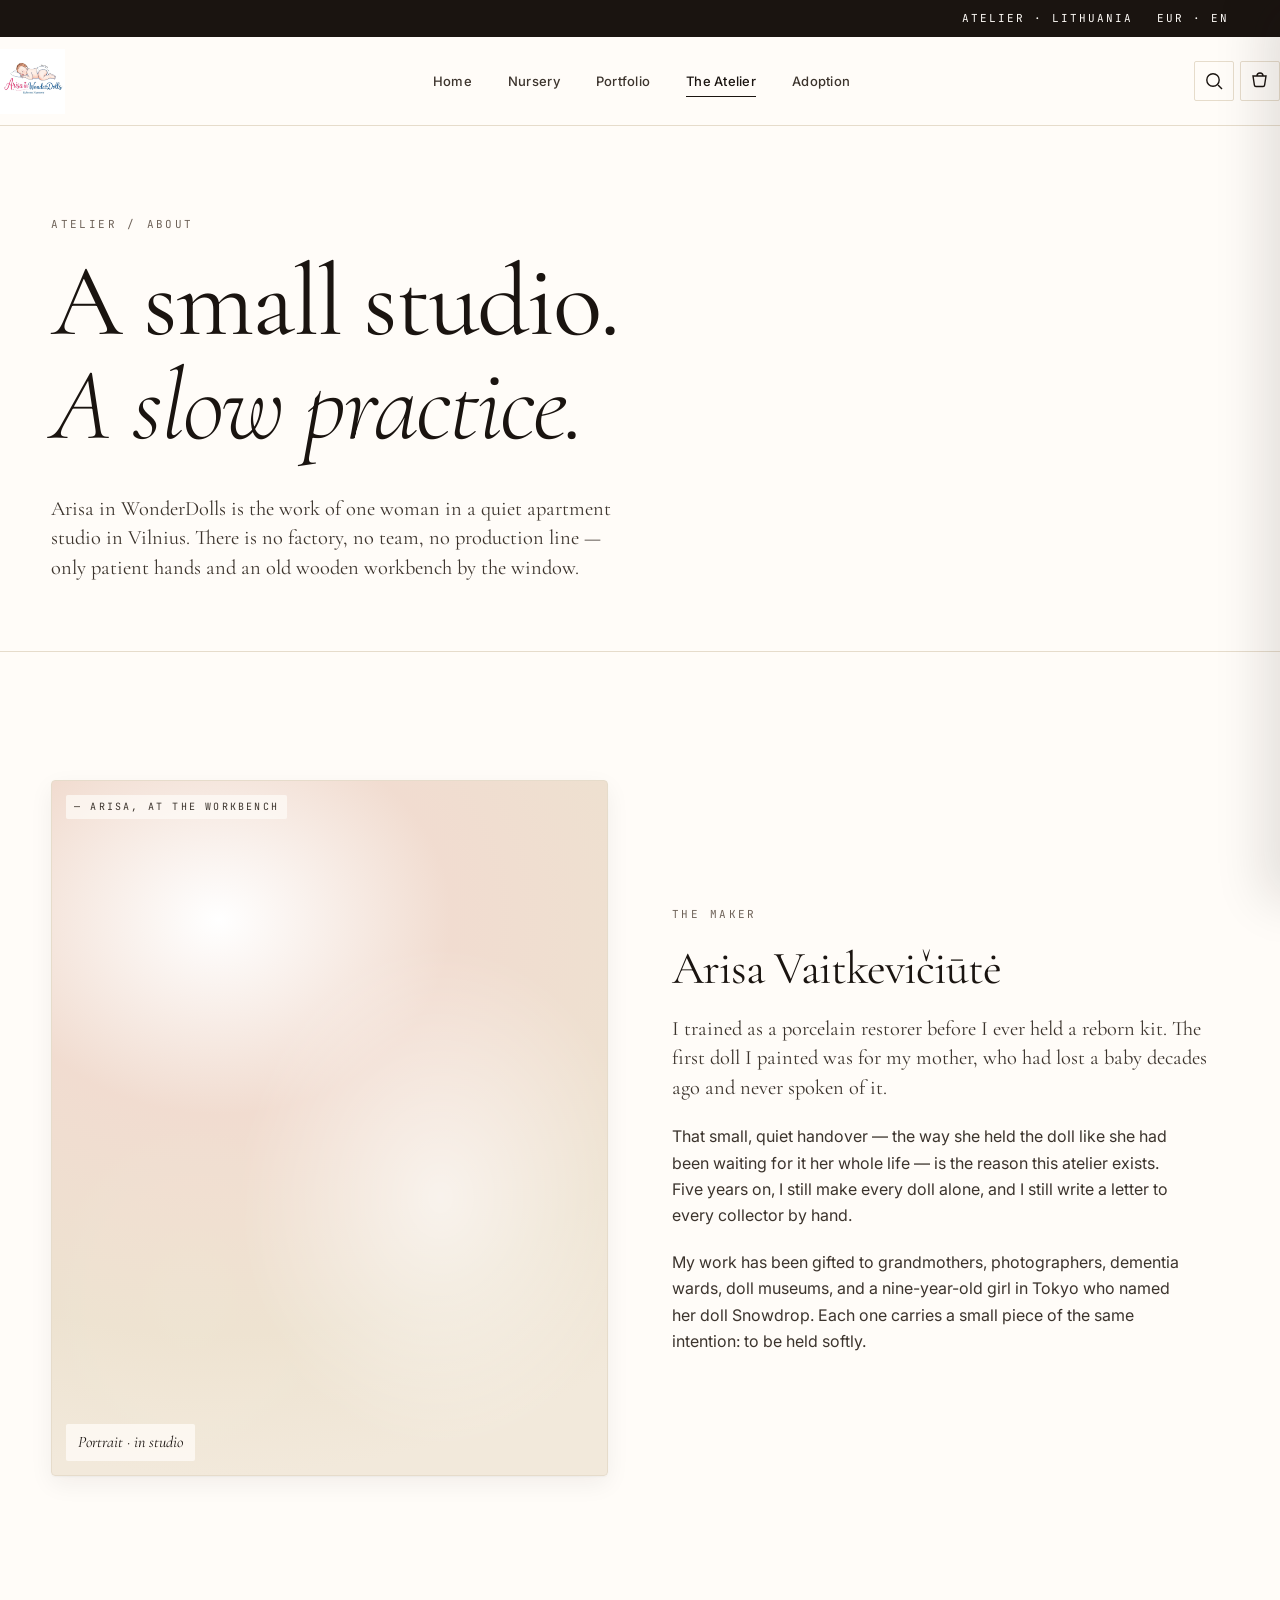
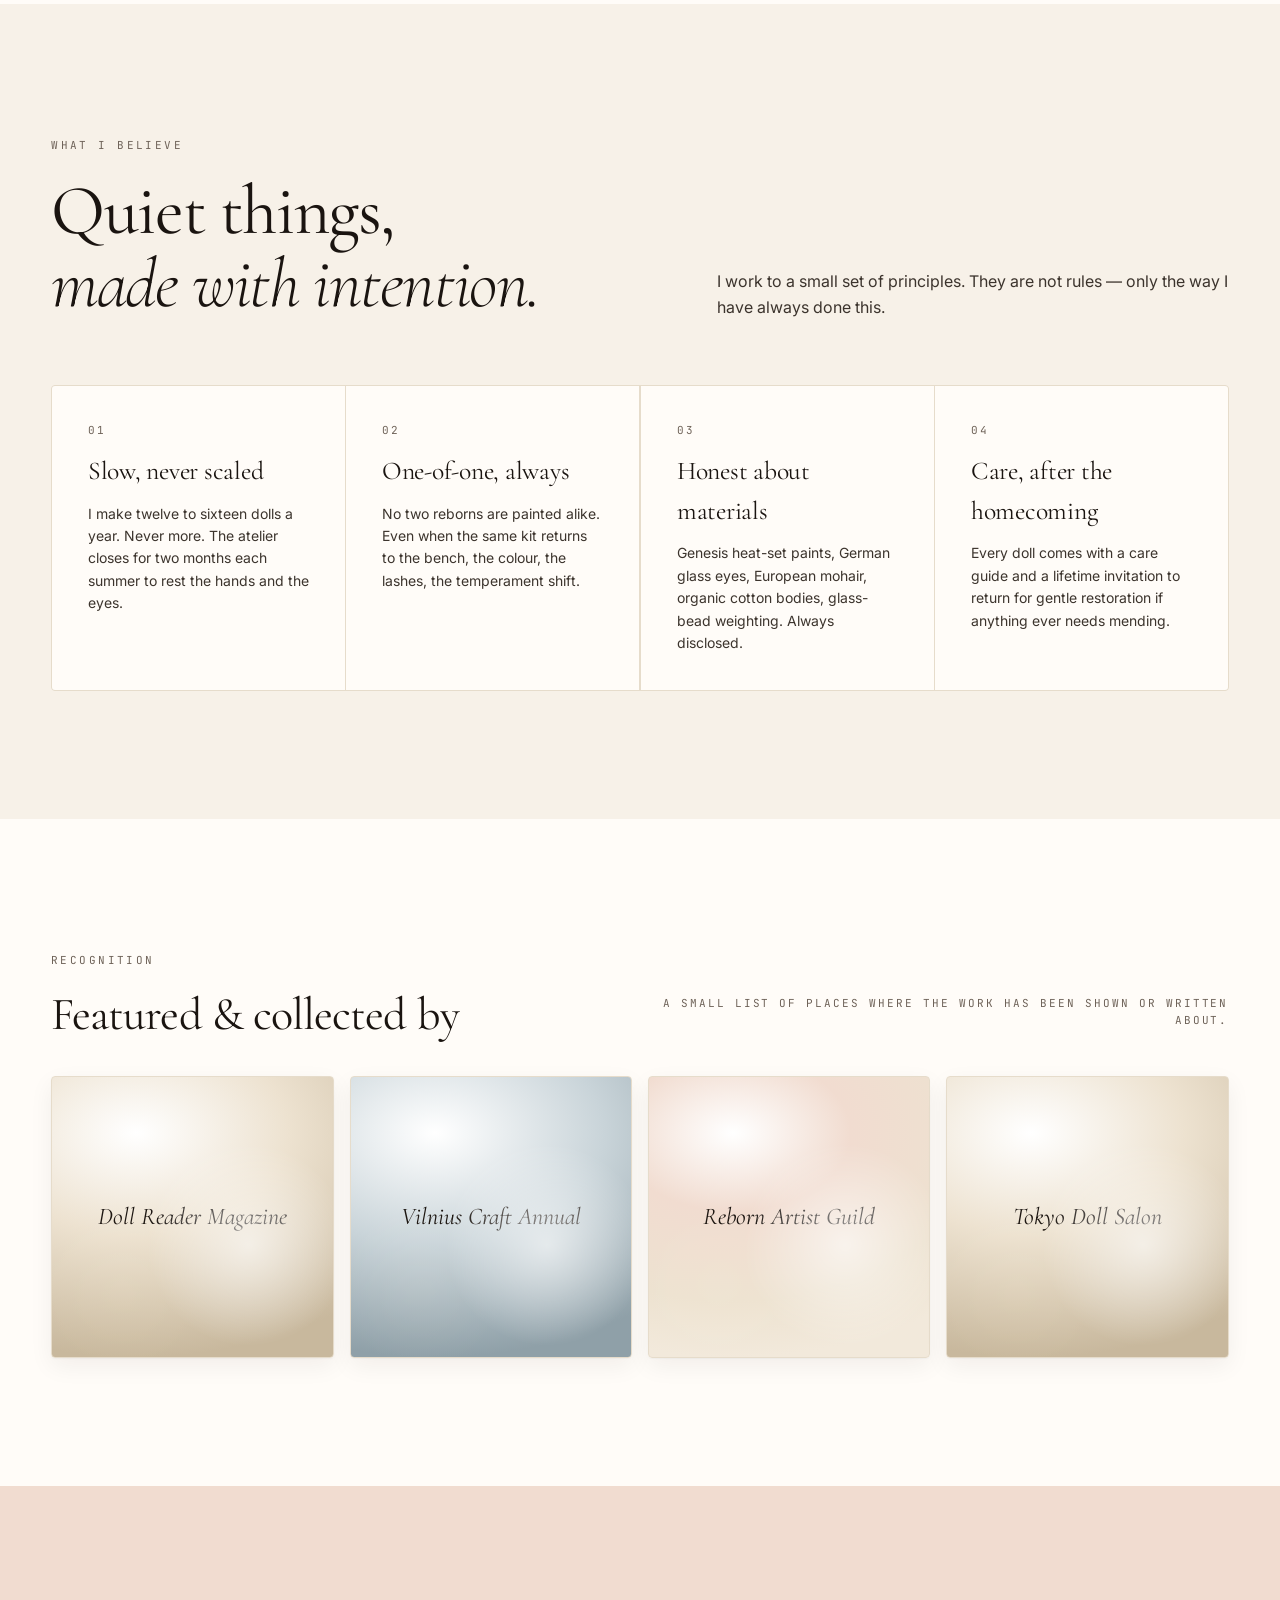
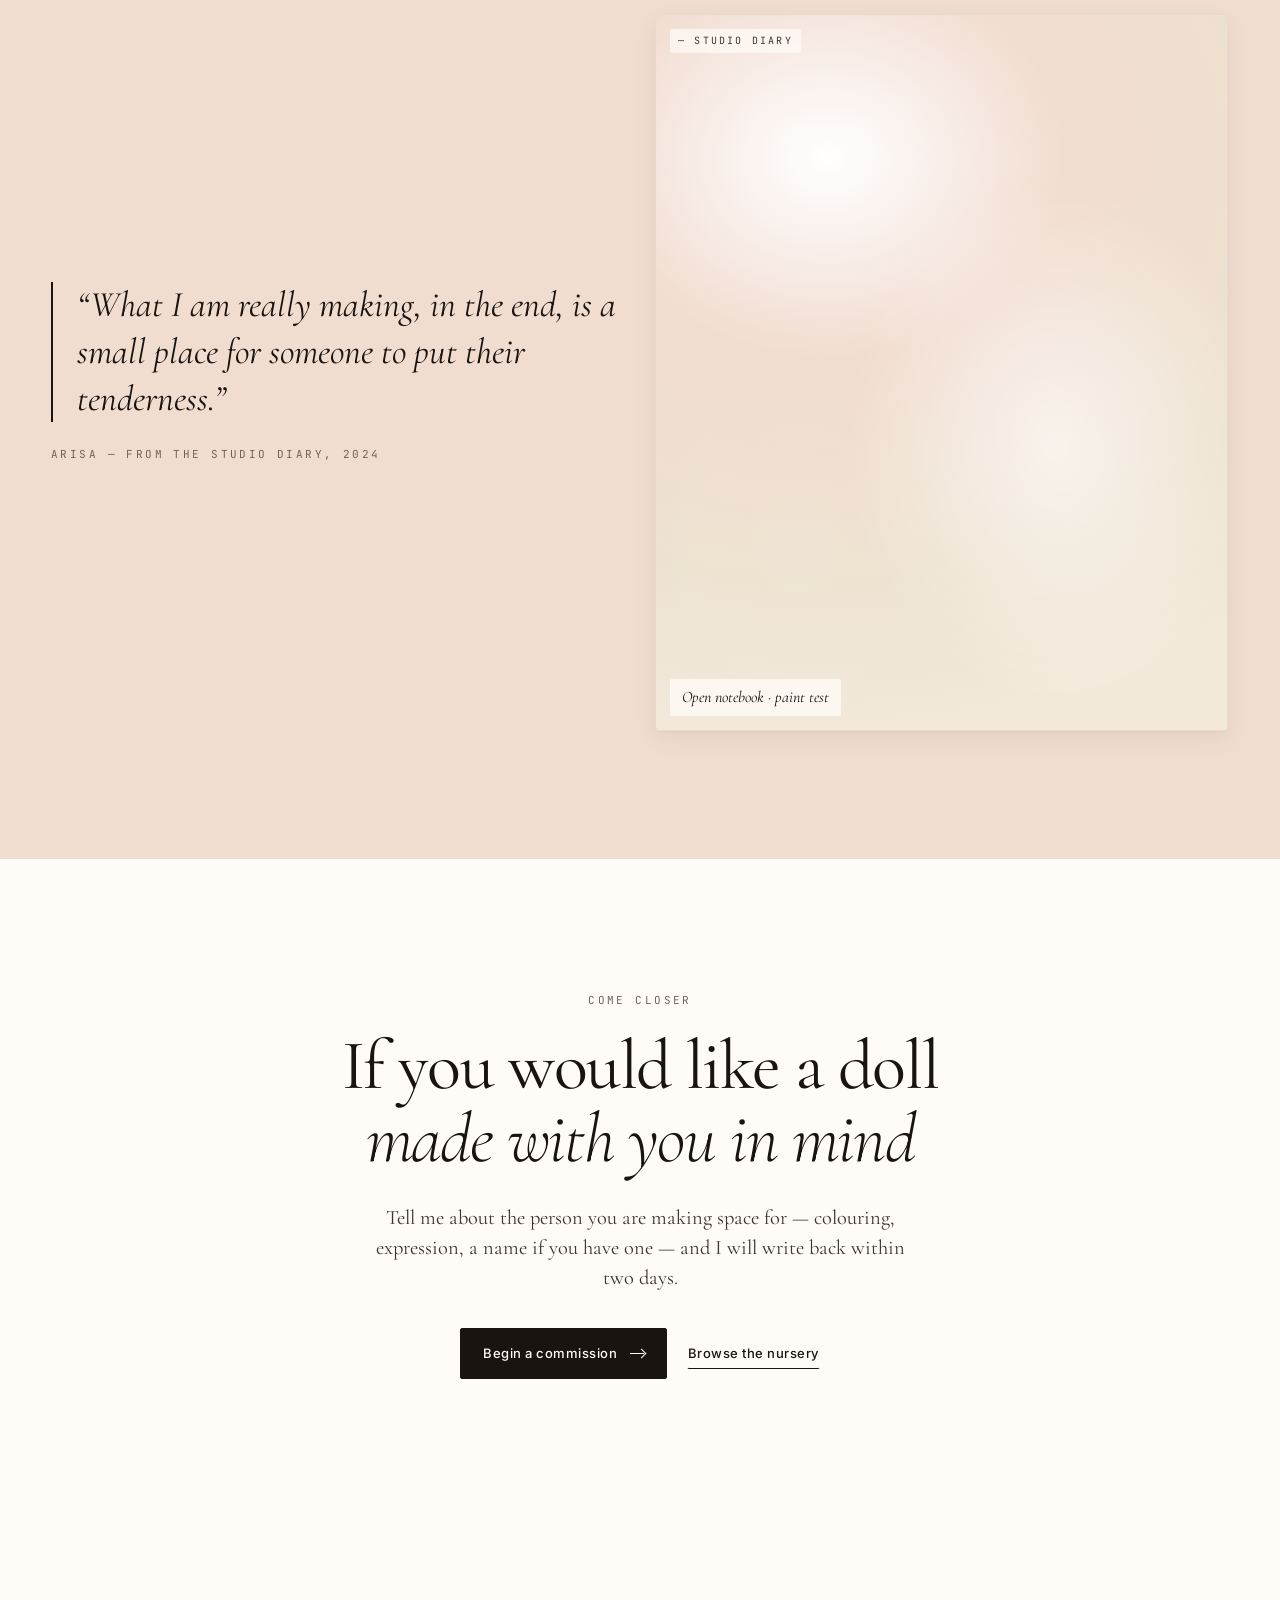
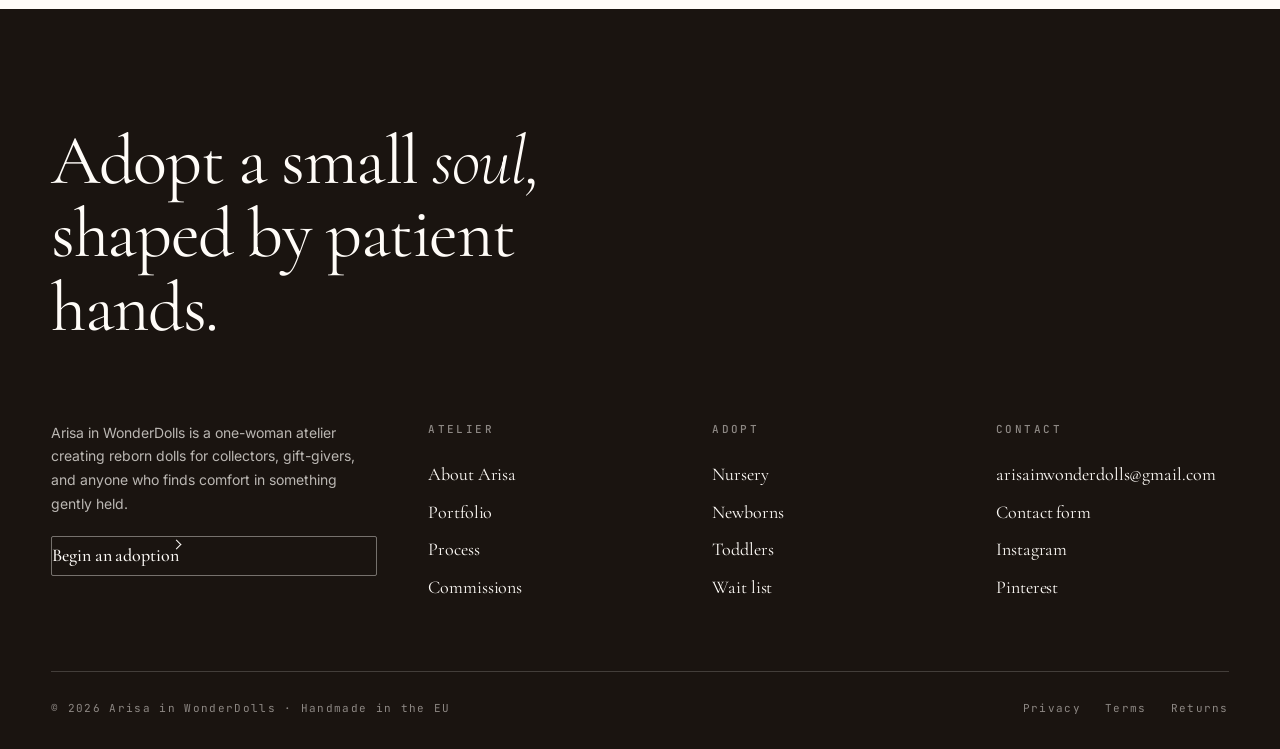
==== commit f29f1f83: "Resize header logo to 65px with breathing room CSS: - .site-header .brand-logo: 60 → 65px desktop - " ====
--- a/about.html
+++ b/about.html
@@ -21,7 +21,7 @@
 
 <header class="site-header">
   <div class="container nav">
-    <a class="brand" href="index.html" aria-label="Arisa in WonderDolls — home"><img class="brand-logo" src="assets/img/logo.jpg" alt="Arisa in WonderDolls — Reborn Nursery" width="240" height="60" /></a>
+    <a class="brand" href="index.html" aria-label="Arisa in WonderDolls — home"><img class="brand-logo" src="assets/img/logo.jpg" alt="Arisa in WonderDolls — Reborn Nursery" width="65" height="65" /></a>
     <nav class="nav-links" aria-label="Primary">
       <a href="index.html">Home</a>
       <a href="shop.html">Nursery</a>
@@ -38,7 +38,7 @@
 </header>
 
 <div class="mobile-menu" aria-hidden="true">
-  <div class="mobile-menu-head"><span class="brand"><img class="brand-logo" src="assets/img/logo.jpg" alt="Arisa in WonderDolls" width="180" height="48" /></span><button class="icon-btn" data-menu-close aria-label="Close menu"><svg width="16" height="16" viewBox="0 0 16 16" fill="none"><path d="M2 2l12 12M14 2L2 14" stroke="currentColor" stroke-width="1.4"/></svg></button></div>
+  <div class="mobile-menu-head"><span class="brand"><img class="brand-logo" src="assets/img/logo.jpg" alt="Arisa in WonderDolls" width="52" height="52" /></span><button class="icon-btn" data-menu-close aria-label="Close menu"><svg width="16" height="16" viewBox="0 0 16 16" fill="none"><path d="M2 2l12 12M14 2L2 14" stroke="currentColor" stroke-width="1.4"/></svg></button></div>
   <nav><a href="index.html"><span class="num">01</span>Home</a><a href="shop.html"><span class="num">02</span>Nursery</a><a href="gallery.html"><span class="num">03</span>Portfolio</a><a href="about.html"><span class="num">04</span>The Atelier</a><a href="contact.html"><span class="num">05</span>Adoption</a></nav>
 </div>
 
--- a/assets/css/styles.css
+++ b/assets/css/styles.css
@@ -224,15 +224,19 @@
   color: var(--ink);
   line-height: 1;
 }
+.site-header .brand {
+  padding-right: 24px;
+}
 .brand-logo {
   height: 64px;
   width: auto;
   display: block;
   flex-shrink: 0;
+  object-fit: contain;
 }
 .brand-logo--small { height: 44px; }
-.site-header .brand-logo { height: 60px; }
-.mobile-menu-head .brand-logo { height: 48px; }
+.site-header .brand-logo { height: 65px; }
+.mobile-menu-head .brand-logo { height: 52px; }
 .site-footer .brand-logo {
   height: 80px;
   filter: brightness(0) invert(1);
@@ -1212,8 +1216,9 @@
 @media (max-width: 720px) {
   .nav-links { display: none; }
   .hide-desktop { display: inline-flex; }
-  .nav { min-height: 72px; }
-  .site-header .brand-logo { height: 48px; }
+  .nav { min-height: 76px; }
+  .site-header .brand { padding-right: 12px; }
+  .site-header .brand-logo { height: 56px; }
   .topbar .meta { display: none; }
   .grid-4, .grid-3, .grid-2 { grid-template-columns: 1fr; }
   .footer-grid { grid-template-columns: 1fr; gap: 32px; }
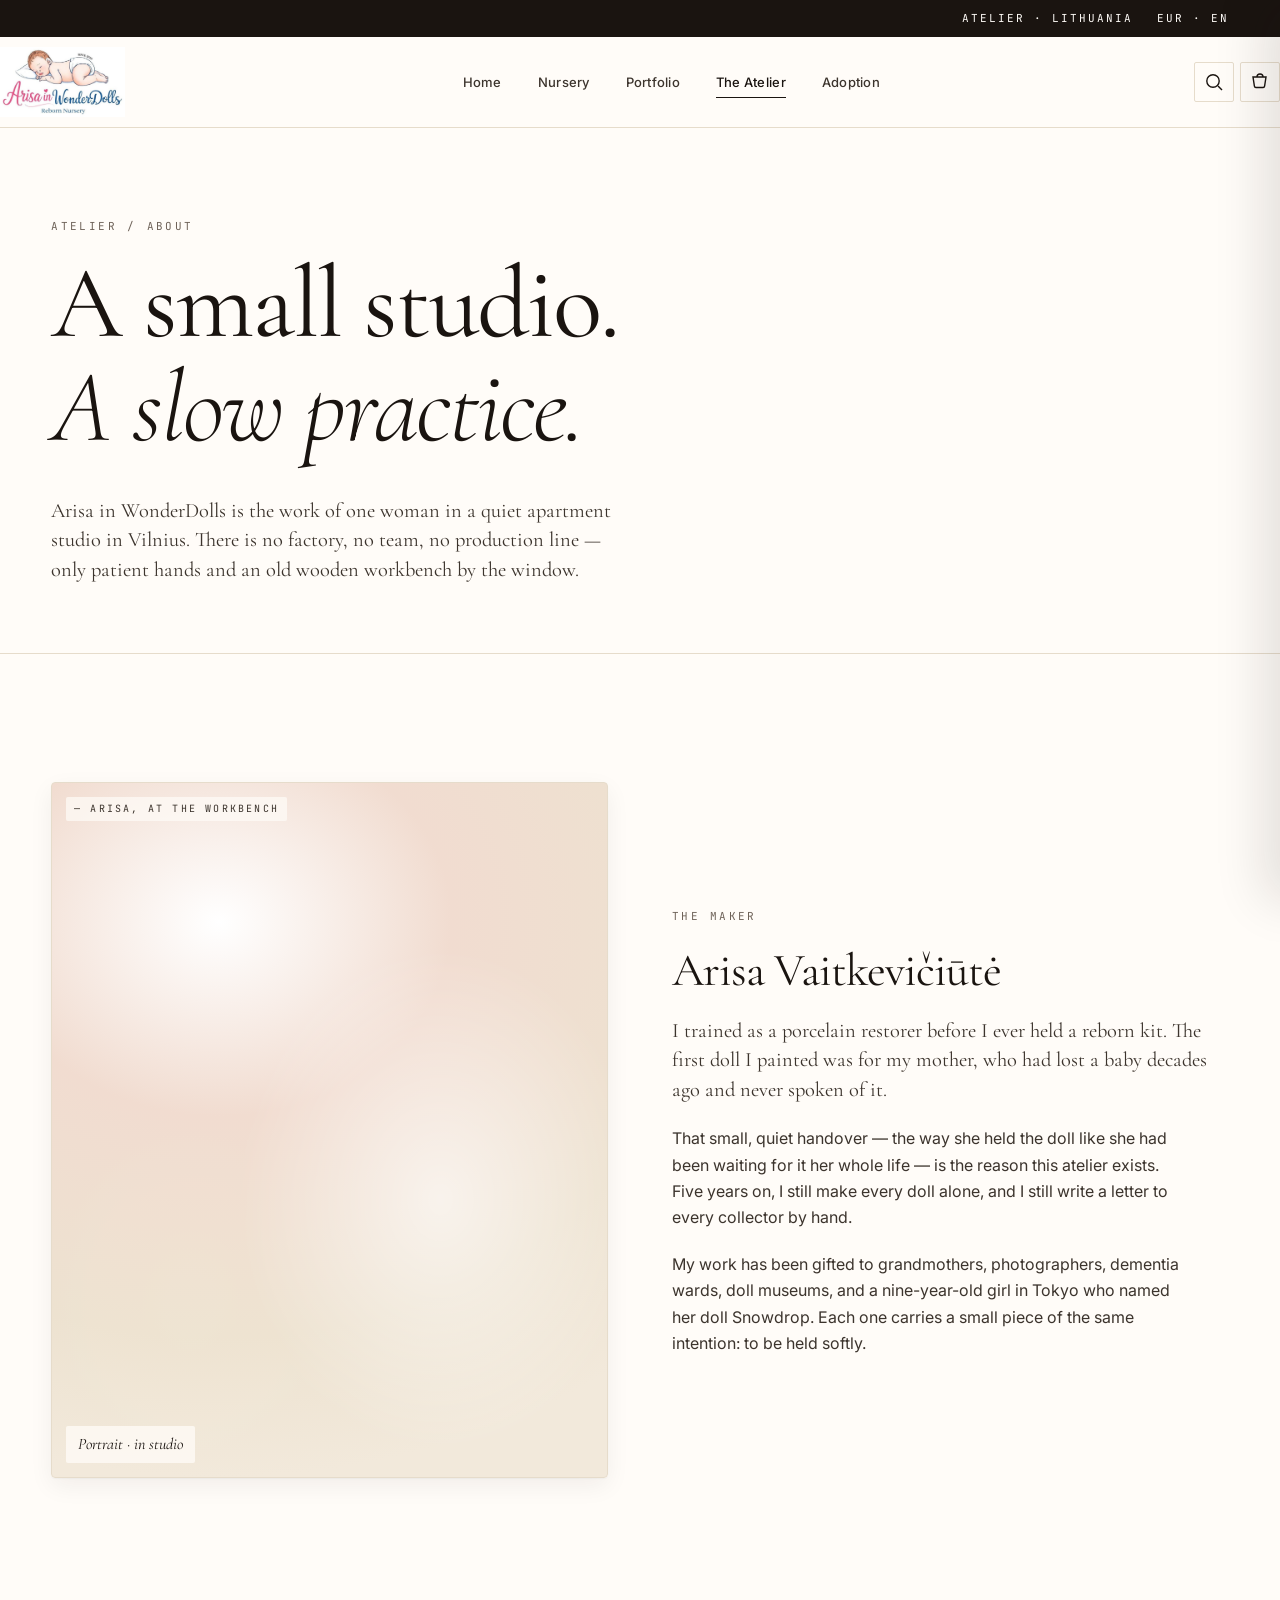
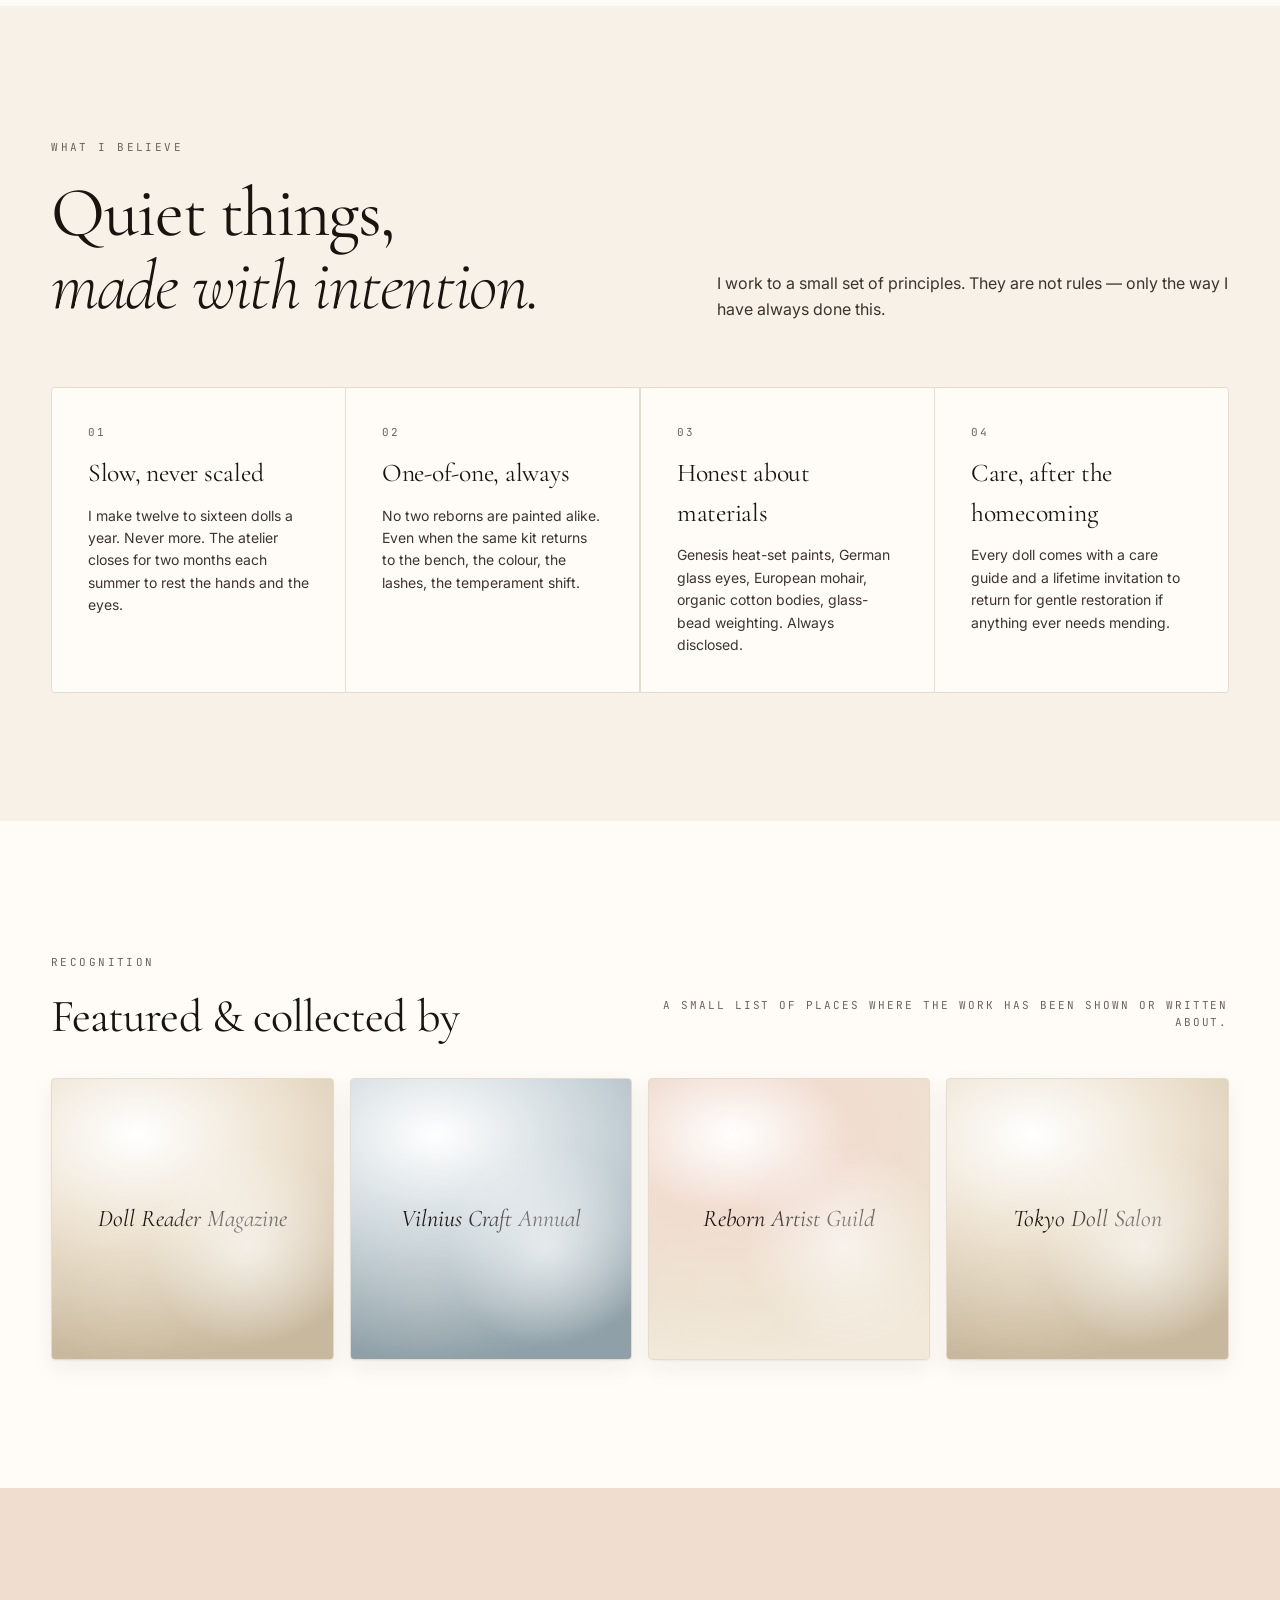
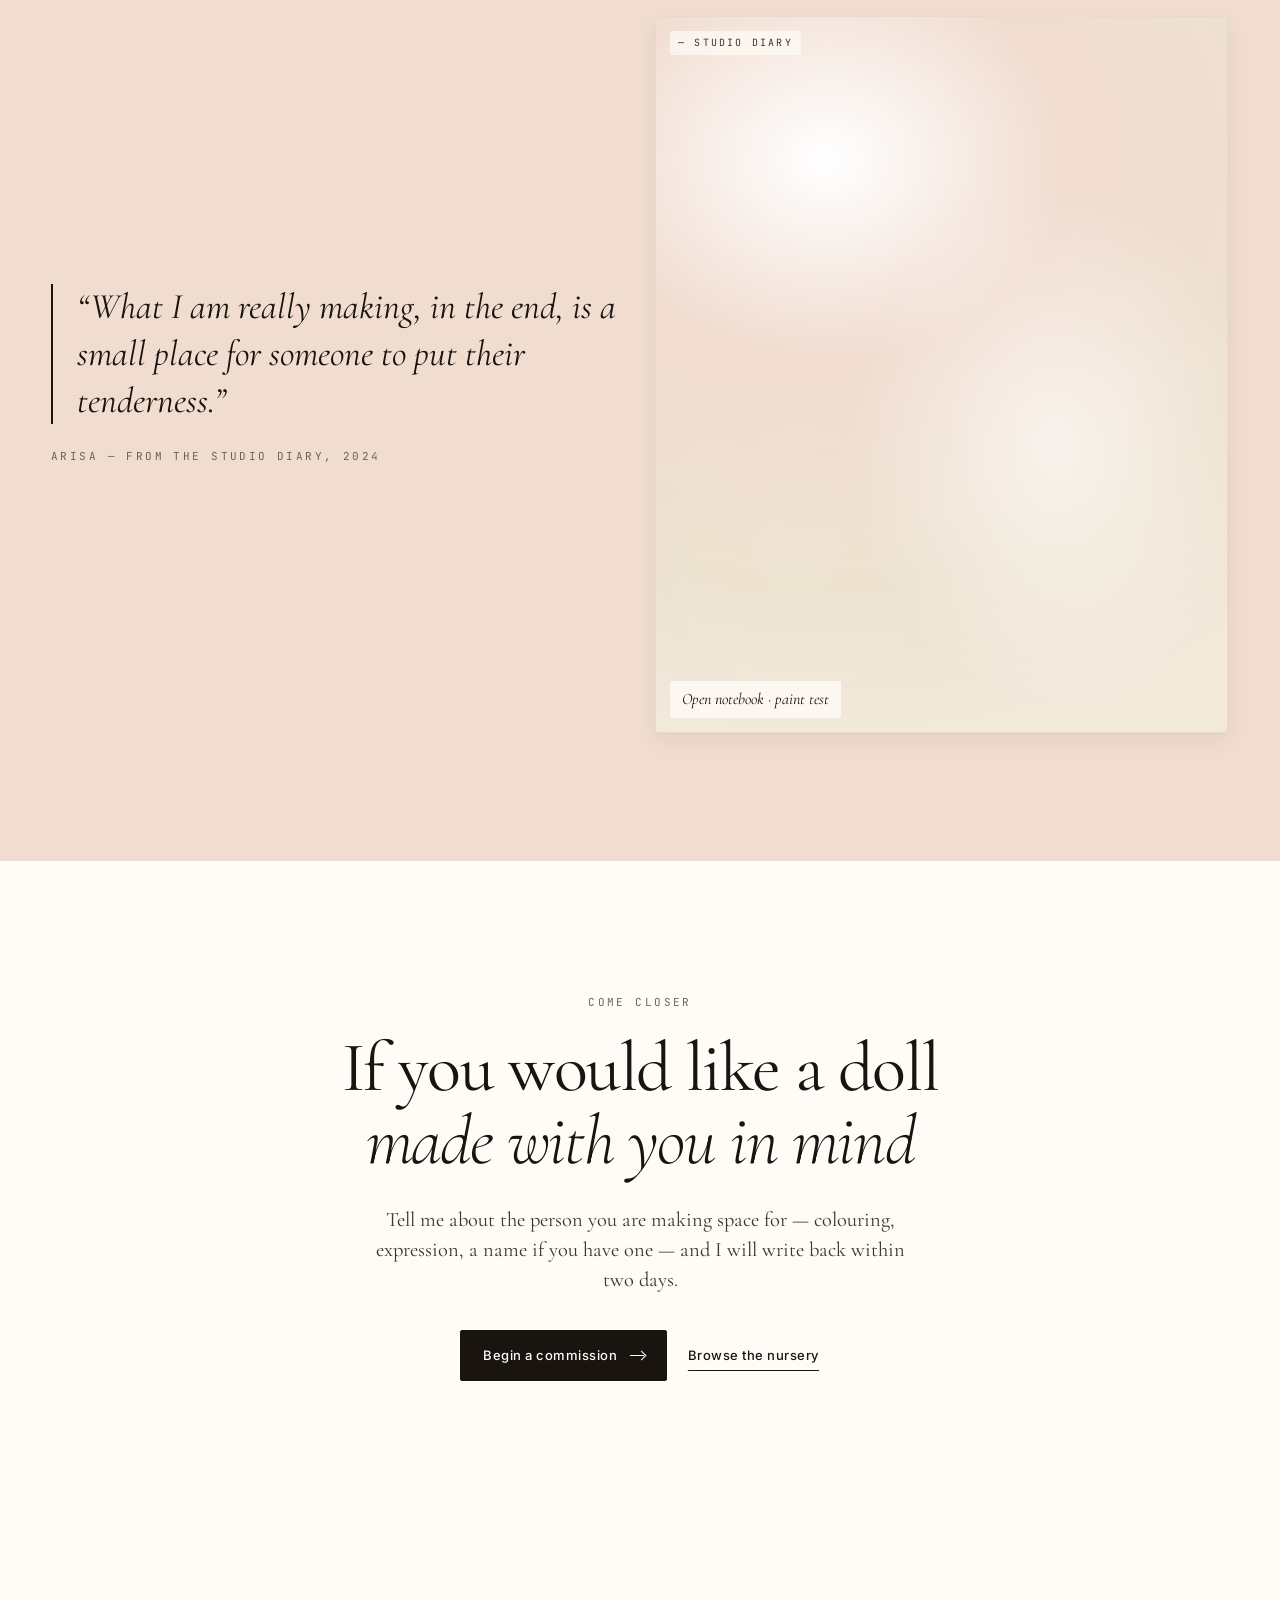
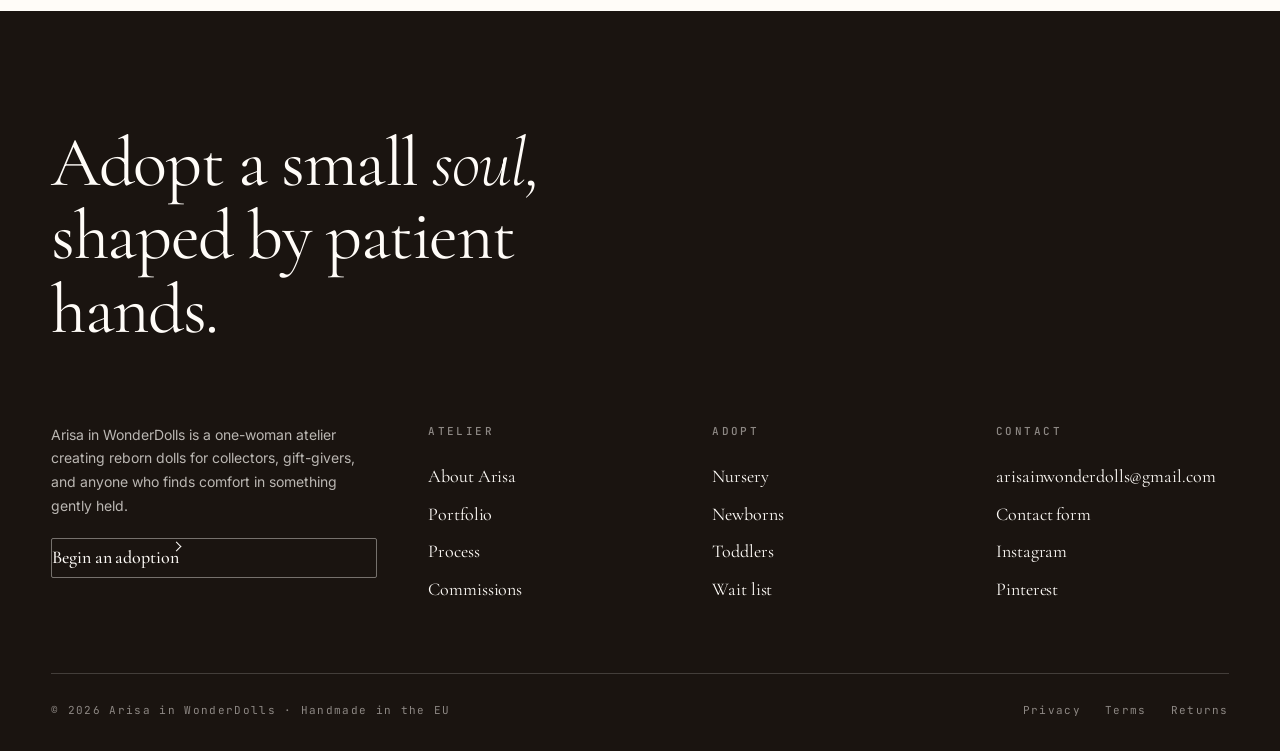
==== commit a7d0cd95: "Trim logo whitespace and bump display size Real fix: original logo was 1024×1024 with massive white " ====
--- a/about.html
+++ b/about.html
@@ -7,8 +7,8 @@
 <meta name="description" content="Arisa is a quiet maker of reborn dolls working from a small studio in Vilnius. Each doll is made slowly, by hand, with patience and care." />
 <meta name="theme-color" content="#FFFCF8" />
 <link rel="icon" href="assets/favicon.svg" type="image/svg+xml" />
-<link rel="alternate icon" href="assets/img/logo.jpg" type="image/jpeg" />
-<link rel="apple-touch-icon" href="assets/img/logo.jpg" />
+<link rel="alternate icon" href="assets/img/logo.jpg?v=2" type="image/jpeg" />
+<link rel="apple-touch-icon" href="assets/img/logo.jpg?v=2" />
 <link rel="canonical" href="https://arisainwonderdolls.com/about.html" />
 <link rel="stylesheet" href="assets/css/styles.css" />
 <script type="application/ld+json">
@@ -21,7 +21,7 @@
 
 <header class="site-header">
   <div class="container nav">
-    <a class="brand" href="index.html" aria-label="Arisa in WonderDolls — home"><img class="brand-logo" src="assets/img/logo.jpg" alt="Arisa in WonderDolls — Reborn Nursery" width="65" height="65" /></a>
+    <a class="brand" href="index.html" aria-label="Arisa in WonderDolls — home"><img class="brand-logo" src="assets/img/logo.jpg?v=2" alt="Arisa in WonderDolls — Reborn Nursery" width="125" height="70" /></a>
     <nav class="nav-links" aria-label="Primary">
       <a href="index.html">Home</a>
       <a href="shop.html">Nursery</a>
@@ -38,7 +38,7 @@
 </header>
 
 <div class="mobile-menu" aria-hidden="true">
-  <div class="mobile-menu-head"><span class="brand"><img class="brand-logo" src="assets/img/logo.jpg" alt="Arisa in WonderDolls" width="52" height="52" /></span><button class="icon-btn" data-menu-close aria-label="Close menu"><svg width="16" height="16" viewBox="0 0 16 16" fill="none"><path d="M2 2l12 12M14 2L2 14" stroke="currentColor" stroke-width="1.4"/></svg></button></div>
+  <div class="mobile-menu-head"><span class="brand"><img class="brand-logo" src="assets/img/logo.jpg?v=2" alt="Arisa in WonderDolls" width="100" height="56" /></span><button class="icon-btn" data-menu-close aria-label="Close menu"><svg width="16" height="16" viewBox="0 0 16 16" fill="none"><path d="M2 2l12 12M14 2L2 14" stroke="currentColor" stroke-width="1.4"/></svg></button></div>
   <nav><a href="index.html"><span class="num">01</span>Home</a><a href="shop.html"><span class="num">02</span>Nursery</a><a href="gallery.html"><span class="num">03</span>Portfolio</a><a href="about.html"><span class="num">04</span>The Atelier</a><a href="contact.html"><span class="num">05</span>Adoption</a></nav>
 </div>
 
--- a/assets/css/styles.css
+++ b/assets/css/styles.css
@@ -214,7 +214,7 @@
   align-items: center;
   justify-content: space-between;
   gap: 24px;
-  min-height: 88px;
+  min-height: 90px;
   padding: 8px 0;
 }
 .brand {
@@ -235,8 +235,8 @@
   object-fit: contain;
 }
 .brand-logo--small { height: 44px; }
-.site-header .brand-logo { height: 65px; }
-.mobile-menu-head .brand-logo { height: 52px; }
+.site-header .brand-logo { height: 70px; }
+.mobile-menu-head .brand-logo { height: 56px; }
 .site-footer .brand-logo {
   height: 80px;
   filter: brightness(0) invert(1);
@@ -1216,9 +1216,9 @@
 @media (max-width: 720px) {
   .nav-links { display: none; }
   .hide-desktop { display: inline-flex; }
-  .nav { min-height: 76px; }
+  .nav { min-height: 80px; }
   .site-header .brand { padding-right: 12px; }
-  .site-header .brand-logo { height: 56px; }
+  .site-header .brand-logo { height: 60px; }
   .topbar .meta { display: none; }
   .grid-4, .grid-3, .grid-2 { grid-template-columns: 1fr; }
   .footer-grid { grid-template-columns: 1fr; gap: 32px; }
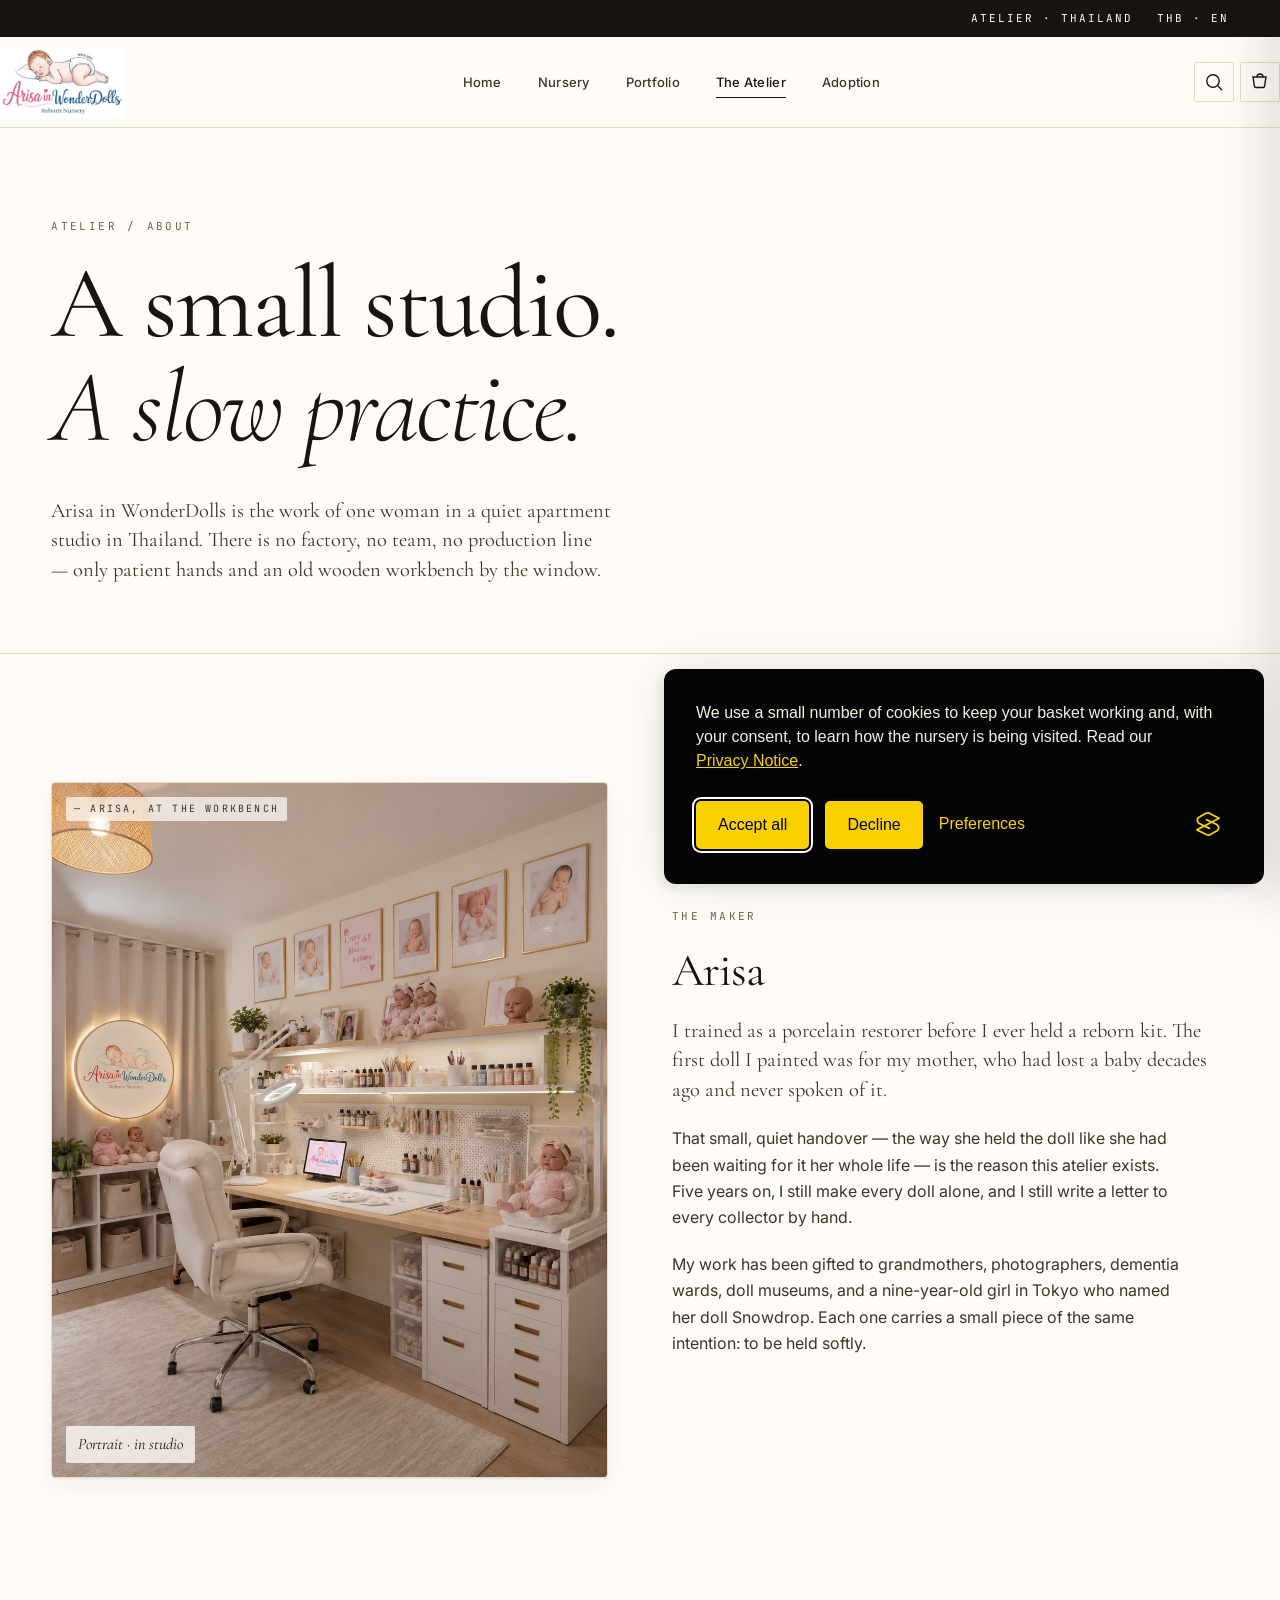
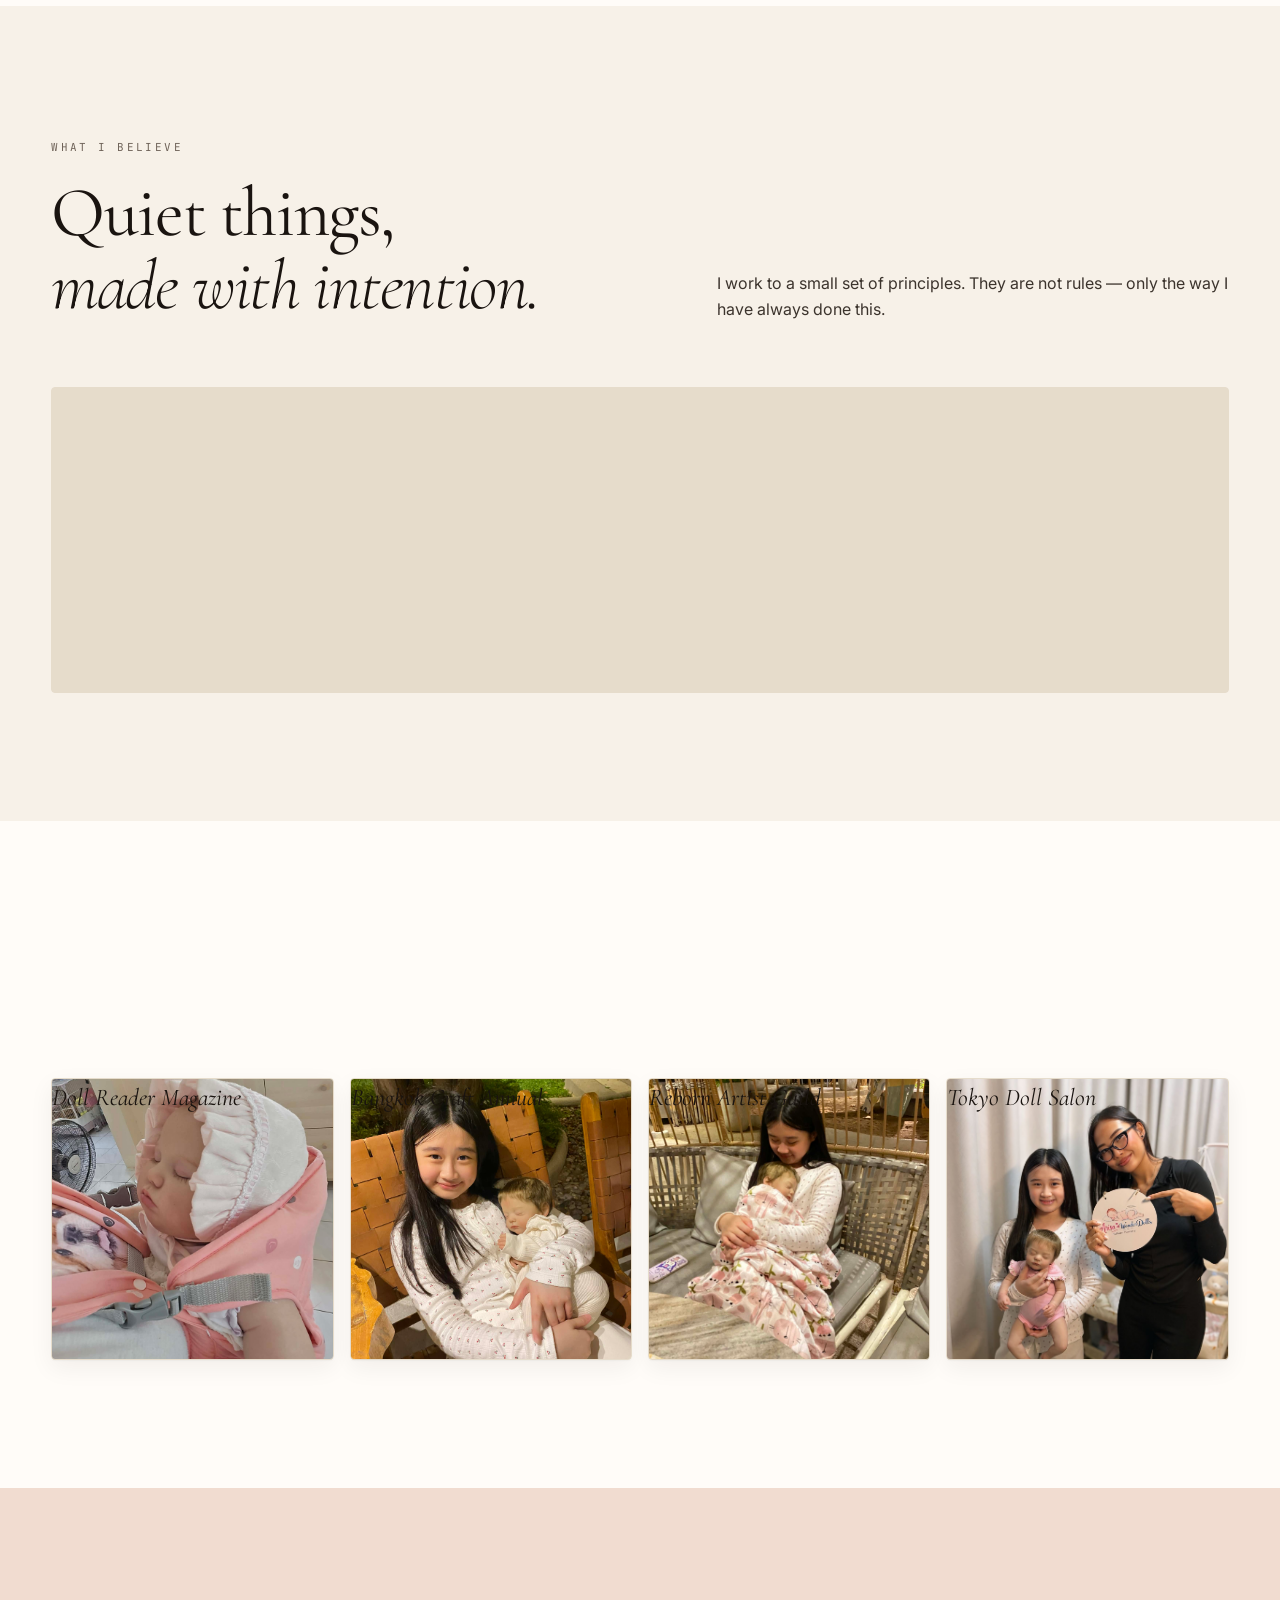
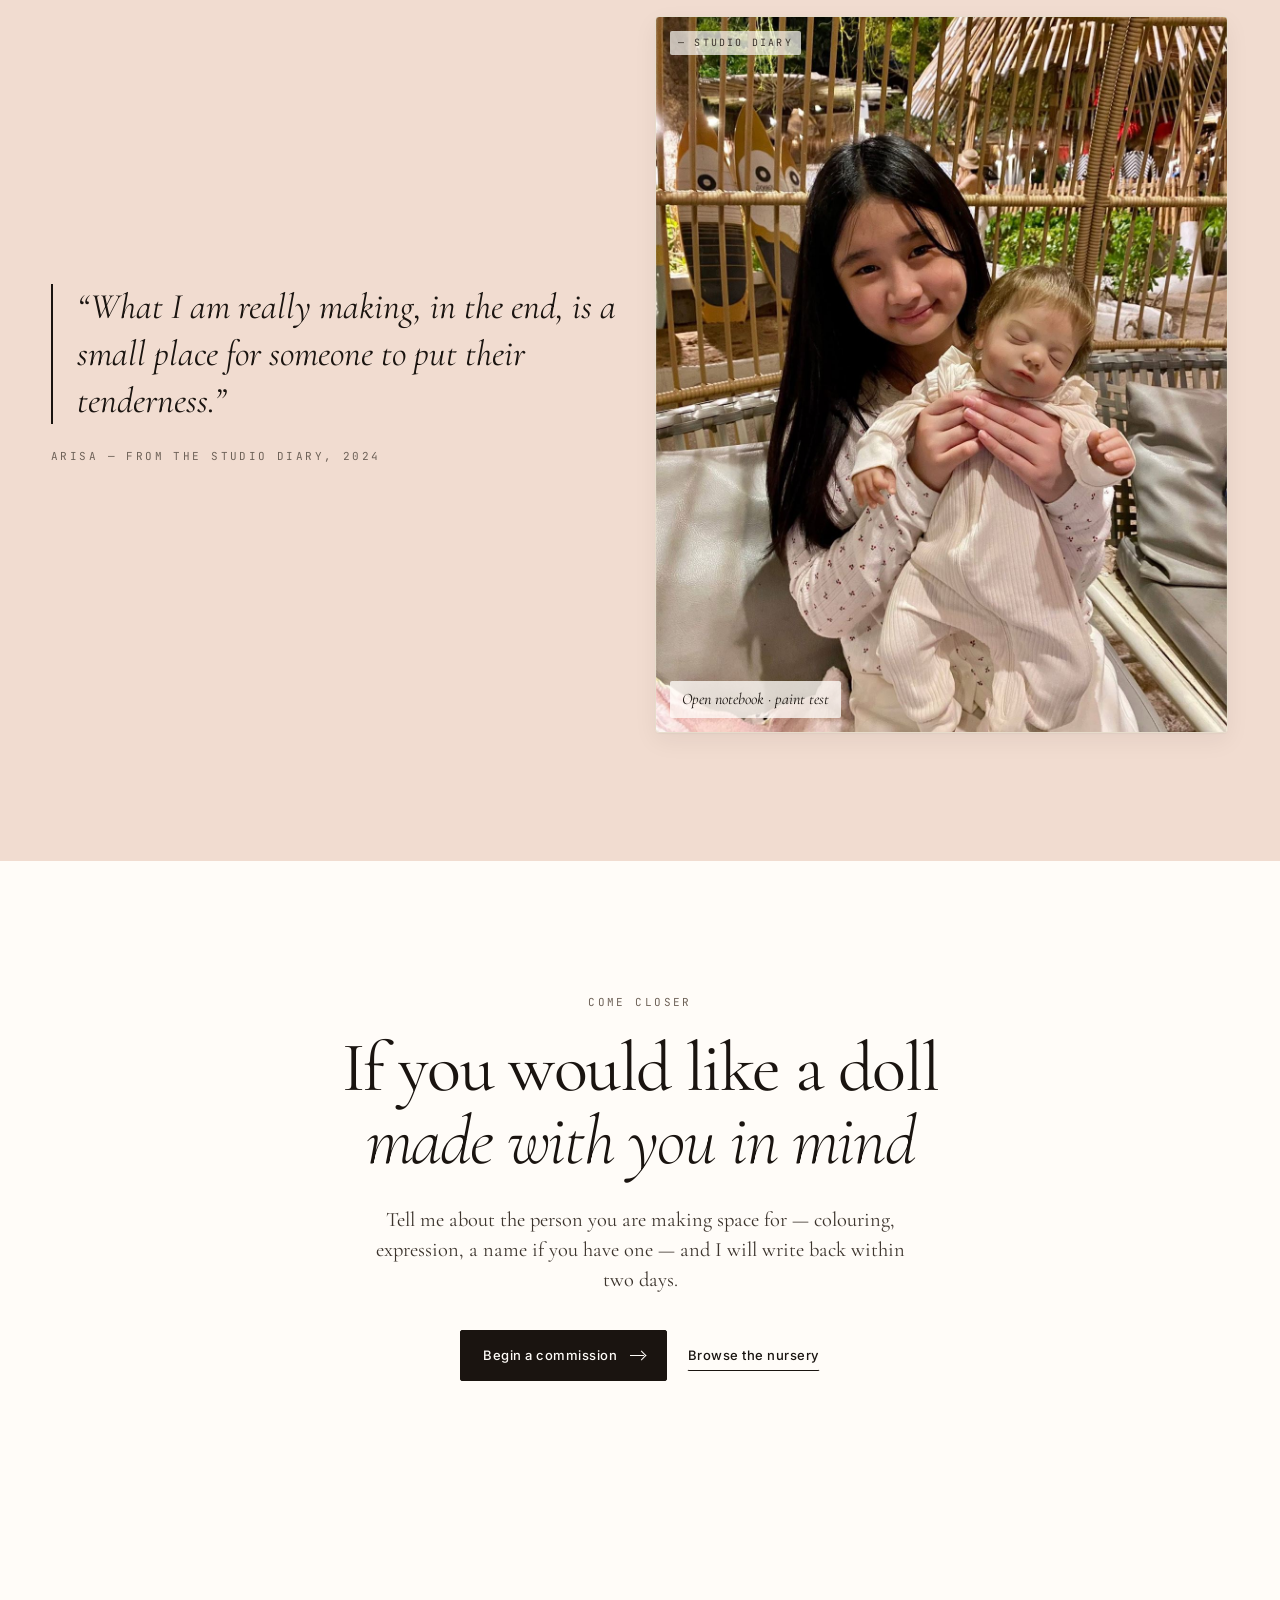
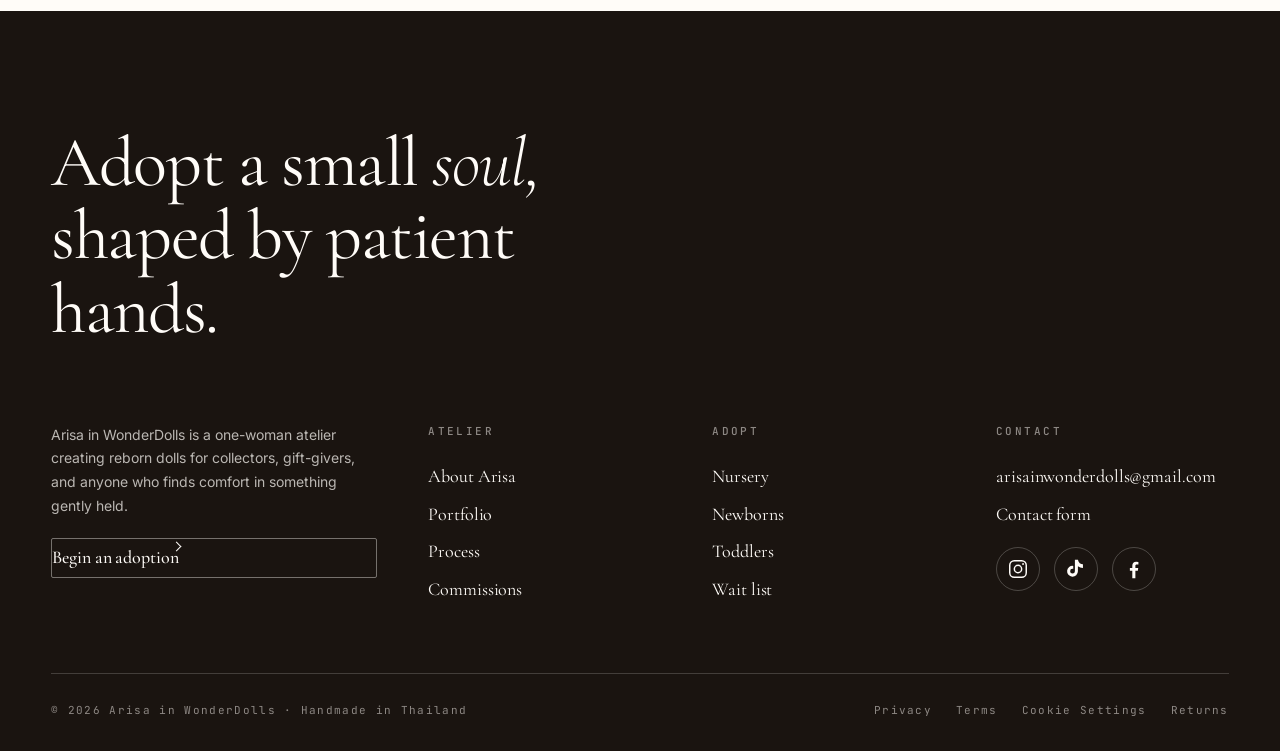
==== commit 311d8c62: "feat: add cookie consent, FAB buttons, photos, TH locale Sessions #3 + #4 worth of work bundled (no " ====
--- a/about.html
+++ b/about.html
@@ -1,23 +1,40 @@
-<!doctype html>
+﻿<!doctype html>
 <html lang="en">
 <head>
 <meta charset="utf-8" />
 <meta name="viewport" content="width=device-width, initial-scale=1, viewport-fit=cover" />
 <title>About Arisa — The Atelier · Arisa in WonderDolls</title>
-<meta name="description" content="Arisa is a quiet maker of reborn dolls working from a small studio in Vilnius. Each doll is made slowly, by hand, with patience and care." />
+<meta name="description" content="Arisa is a quiet maker of reborn dolls working from a small studio in Thailand. Each doll is made slowly, by hand, with patience and care." />
 <meta name="theme-color" content="#FFFCF8" />
 <link rel="icon" href="assets/favicon.svg" type="image/svg+xml" />
 <link rel="alternate icon" href="assets/img/logo.jpg?v=2" type="image/jpeg" />
 <link rel="apple-touch-icon" href="assets/img/logo.jpg?v=2" />
 <link rel="canonical" href="https://arisainwonderdolls.com/about.html" />
-<link rel="stylesheet" href="assets/css/styles.css" />
+<link rel="stylesheet" href="assets/css/styles.css?v=3" />
 <script type="application/ld+json">
 { "@context": "https://schema.org", "@type": "Person", "name": "Arisa", "jobTitle": "Reborn doll artist", "url": "https://arisainwonderdolls.com/about.html", "email": "arisainwonderdolls@gmail.com", "worksFor": { "@type": "Organization", "name": "Arisa in WonderDolls" } }
 </script>
+<!-- Google Consent Mode V2 — default deny; updated by Silktide consent manager -->
+<script>
+window.dataLayer = window.dataLayer || [];
+function gtag(){dataLayer.push(arguments);}
+gtag('consent', 'default', {
+  analytics_storage: 'denied',
+  ad_storage: 'denied',
+  ad_user_data: 'denied',
+  ad_personalization: 'denied',
+  wait_for_update: 500
+});
+</script>
+<!-- TODO: replace G-XXXXXXXXXX with Arisa's GA4 measurement ID when available -->
+<!--
+<script async src="https://www.googletagmanager.com/gtag/js?id=G-XXXXXXXXXX"></script>
+<script>gtag('js', new Date());gtag('config', 'G-XXXXXXXXXX');</script>
+-->
 </head>
 <body data-screen-label="04 About">
 
-<div class="topbar"><div class="container topbar-inner"><div class="marquee" aria-hidden="true"><span>Worldwide insured shipping &nbsp;·&nbsp; Each doll is one-of-one &nbsp;·&nbsp; Adoption certificate included &nbsp;·&nbsp; Hand-painted in Genesis heat-set &nbsp;·&nbsp; Worldwide insured shipping &nbsp;·&nbsp; Each doll is one-of-one &nbsp;·&nbsp;</span></div><div class="meta"><span>Atelier · Lithuania</span><span>EUR · EN</span></div></div></div>
+<div class="topbar"><div class="container topbar-inner"><div class="marquee" aria-hidden="true"><span>Worldwide insured shipping &nbsp;·&nbsp; Each doll is one-of-one &nbsp;·&nbsp; Adoption certificate included &nbsp;·&nbsp; Hand-painted in Genesis heat-set &nbsp;·&nbsp; Worldwide insured shipping &nbsp;·&nbsp; Each doll is one-of-one &nbsp;·&nbsp;</span></div><div class="meta"><span>Atelier · Thailand</span><span>THB · EN</span></div></div></div>
 
 <header class="site-header">
   <div class="container nav">
@@ -46,7 +63,7 @@
   <div class="container">
     <div class="crumbs"><a href="index.html">Atelier</a><span>/</span><span>About</span></div>
     <h1 class="display-xl">A small studio.<br /><span class="italic" style="color:var(--rose-deep);">A slow practice.</span></h1>
-    <p class="lede mt-l">Arisa in WonderDolls is the work of one woman in a quiet apartment studio in Vilnius. There is no factory, no team, no production line — only patient hands and an old wooden workbench by the window.</p>
+    <p class="lede mt-l">Arisa in WonderDolls is the work of one woman in a quiet apartment studio in Thailand. There is no factory, no team, no production line — only patient hands and an old wooden workbench by the window.</p>
   </div>
 </section>
 
@@ -54,14 +71,14 @@
   <div class="container">
     <div class="split">
       <div class="reveal">
-        <div class="imgph ar-portrait">
+        <div class="imgph ar-portrait has-photo" style="background-image:url('assets/img/about/studio.jpg?v=1')">
           <span class="corner">— Arisa, at the workbench</span>
           <span class="label">Portrait · in studio</span>
         </div>
       </div>
       <div class="reveal">
         <div class="eyebrow mb-m">The maker</div>
-        <h2 class="display-m">Arisa Vaitkevičiūtė</h2>
+        <h2 class="display-m">Arisa</h2>
         <p class="lede mt-m">I trained as a porcelain restorer before I ever held a reborn kit. The first doll I painted was for my mother, who had lost a baby decades ago and never spoken of it.</p>
         <p class="body-l mt-m">That small, quiet handover — the way she held the doll like she had been waiting for it her whole life — is the reason this atelier exists. Five years on, I still make every doll alone, and I still write a letter to every collector by hand.</p>
         <p class="body-l mt-m">My work has been gifted to grandmothers, photographers, dementia wards, doll museums, and a nine-year-old girl in Tokyo who named her doll Snowdrop. Each one carries a small piece of the same intention: to be held softly.</p>
@@ -84,7 +101,7 @@
     <div class="steps">
       <div class="step reveal"><h3>Slow, never scaled</h3><p>I make twelve to sixteen dolls a year. Never more. The atelier closes for two months each summer to rest the hands and the eyes.</p></div>
       <div class="step reveal"><h3>One-of-one, always</h3><p>No two reborns are painted alike. Even when the same kit returns to the bench, the colour, the lashes, the temperament shift.</p></div>
-      <div class="step reveal"><h3>Honest about materials</h3><p>Genesis heat-set paints, German glass eyes, European mohair, organic cotton bodies, glass-bead weighting. Always disclosed.</p></div>
+      <div class="step reveal"><h3>Honest about materials</h3><p>Genesis heat-set paints, German glass eyes, imported mohair, organic cotton bodies, glass-bead weighting. Always disclosed.</p></div>
       <div class="step reveal"><h3>Care, after the homecoming</h3><p>Every doll comes with a care guide and a lifetime invitation to return for gentle restoration if anything ever needs mending.</p></div>
     </div>
   </div>
@@ -102,10 +119,10 @@
       </div>
     </div>
     <div class="grid grid-4 mt-l" style="gap: 16px;">
-      <div class="imgph cream ar-square" style="display:grid; place-items:center;"><span style="font-family:var(--serif); font-size:24px; font-style:italic; color:var(--ink);">Doll Reader Magazine</span></div>
-      <div class="imgph blue ar-square" style="display:grid; place-items:center;"><span style="font-family:var(--serif); font-size:24px; font-style:italic; color:var(--ink);">Vilnius Craft Annual</span></div>
-      <div class="imgph ar-square" style="display:grid; place-items:center;"><span style="font-family:var(--serif); font-size:24px; font-style:italic; color:var(--ink);">Reborn Artist Guild</span></div>
-      <div class="imgph cream ar-square" style="display:grid; place-items:center;"><span style="font-family:var(--serif); font-size:24px; font-style:italic; color:var(--ink);">Tokyo Doll Salon</span></div>
+      <div class="imgph cream ar-square has-photo" style="background-image:url('assets/img/products/reborn-carrier.jpg?v=1')" style="display:grid; place-items:center;"><span style="font-family:var(--serif); font-size:24px; font-style:italic; color:var(--ink);">Doll Reader Magazine</span></div>
+      <div class="imgph blue ar-square has-photo" style="background-image:url('assets/img/products/reborn-matcha-cafe.jpg?v=1')" style="display:grid; place-items:center;"><span style="font-family:var(--serif); font-size:24px; font-style:italic; color:var(--ink);">Bangkok Craft Annual</span></div>
+      <div class="imgph ar-square has-photo" style="background-image:url('assets/img/products/reborn-toddler-studio.jpg?v=1')" style="display:grid; place-items:center;"><span style="font-family:var(--serif); font-size:24px; font-style:italic; color:var(--ink);">Reborn Artist Guild</span></div>
+      <div class="imgph cream ar-square has-photo" style="background-image:url('assets/img/testimonials/customer-arisa-with-girl.jpg?v=1')" style="display:grid; place-items:center;"><span style="font-family:var(--serif); font-size:24px; font-style:italic; color:var(--ink);">Tokyo Doll Salon</span></div>
     </div>
   </div>
 </section>
@@ -118,7 +135,7 @@
         <div class="quote-author">Arisa — From the studio diary, 2024</div>
       </div>
       <div class="reveal">
-        <div class="imgph ar-portrait">
+        <div class="imgph ar-portrait has-photo" style="background-image:url('assets/img/testimonials/customer-girl-cafe.jpg?v=1')">
           <span class="corner">— Studio diary</span>
           <span class="label">Open notebook · paint test</span>
         </div>
@@ -146,9 +163,9 @@
       <div><p style="max-width: 36ch;">Arisa in WonderDolls is a one-woman atelier creating reborn dolls for collectors, gift-givers, and anyone who finds comfort in something gently held.</p><a class="btn btn-soft mt-m" href="contact.html" style="background:transparent; color:var(--porcelain); border-color:rgba(255,252,248,.4);">Begin an adoption <span class="arrow"></span></a></div>
       <div><h4>Atelier</h4><a href="about.html">About Arisa</a><a href="gallery.html">Portfolio</a><a href="shop.html">Process</a><a href="contact.html">Commissions</a></div>
       <div><h4>Adopt</h4><a href="shop.html">Nursery</a><a href="shop.html">Newborns</a><a href="shop.html">Toddlers</a><a href="contact.html">Wait list</a></div>
-      <div><h4>Contact</h4><a href="mailto:arisainwonderdolls@gmail.com">arisainwonderdolls@gmail.com</a><a href="contact.html">Contact form</a><a href="#">Instagram</a><a href="#">Pinterest</a></div>
+      <div><h4>Contact</h4><a href="mailto:arisainwonderdolls@gmail.com">arisainwonderdolls@gmail.com</a><a href="contact.html">Contact form</a><div class="social-icons"><a href="https://www.instagram.com/arisa_in_wonderdolls" target="_blank" rel="noopener noreferrer" aria-label="Instagram"><svg viewBox="0 0 24 24" fill="none" stroke="currentColor" stroke-width="1.6" stroke-linecap="round" stroke-linejoin="round" aria-hidden="true"><rect x="3" y="3" width="18" height="18" rx="5"/><circle cx="12" cy="12" r="4"/><circle cx="17.5" cy="6.5" r="1" fill="currentColor" stroke="none"/></svg></a><a href="https://www.tiktok.com/@arisareborndollnersury" target="_blank" rel="noopener noreferrer" aria-label="TikTok"><svg viewBox="0 0 24 24" fill="currentColor" aria-hidden="true"><path d="M19.6 6.8a5.7 5.7 0 0 1-3.5-1.2 5.7 5.7 0 0 1-2-3.6h-3.3v12.4a2.6 2.6 0 1 1-2.6-2.6c.27 0 .54.04.78.12V8.6a5.9 5.9 0 1 0 5.1 5.85V9.1a8.9 8.9 0 0 0 5.5 1.85V7.6c-.01 0-.01-.8 0-.8z"/></svg></a><a href="https://www.facebook.com/share/1AxGdXgPge/" target="_blank" rel="noopener noreferrer" aria-label="Facebook"><svg viewBox="0 0 24 24" fill="currentColor" aria-hidden="true"><path d="M13.5 22v-8h2.7l.4-3.2h-3.1V8.7c0-.93.26-1.56 1.6-1.56h1.7V4.27a23 23 0 0 0-2.5-.13c-2.46 0-4.15 1.5-4.15 4.26V10.8H7.5V14h2.65v8h3.35z"/></svg></a></div></div>
     </div>
-    <div class="footer-bar"><span>© <span data-year>2026</span> Arisa in WonderDolls · Handmade in the EU</span><span style="display:inline-flex; gap:24px;"><a href="privacy.html">Privacy</a><a href="terms.html">Terms</a><a href="contact.html">Returns</a></span></div>
+    <div class="footer-bar"><span>© <span data-year>2026</span> Arisa in WonderDolls · Handmade in Thailand</span><span style="display:inline-flex; gap:24px;"><a href="privacy.html">Privacy</a><a href="terms.html">Terms</a><a href="#" data-cookie-settings>Cookie Settings</a><a href="contact.html">Returns</a></span></div>
   </div>
 </footer>
 
@@ -156,10 +173,24 @@
 <aside class="cart-drawer" data-cart-drawer aria-label="Basket">
   <div class="cart-head"><h3>Your basket</h3><button class="icon-btn" data-close-cart aria-label="Close basket"><svg width="14" height="14" viewBox="0 0 14 14" fill="none"><path d="M1 1l12 12M13 1L1 13" stroke="currentColor" stroke-width="1.4"/></svg></button></div>
   <div class="cart-body" data-cart-body></div>
-  <div class="cart-foot"><div class="row"><span style="font-family:var(--mono); font-size:11px; letter-spacing:.18em; text-transform:uppercase; color:var(--ink-3);">Subtotal</span><span class="total" data-cart-total>€ 0</span></div><div class="vat">VAT included · Insured shipping at checkout</div><a class="btn btn-primary" href="contact.html">Continue to adoption <span class="arrow"></span></a><a class="btn btn-soft ghost" href="shop.html">Keep browsing</a></div>
+  <div class="cart-foot"><div class="row"><span style="font-family:var(--mono); font-size:11px; letter-spacing:.18em; text-transform:uppercase; color:var(--ink-3);">Subtotal</span><span class="total" data-cart-total>฿ 0</span></div><div class="vat">VAT included · Insured shipping at checkout</div><a class="btn btn-primary" href="contact.html">Continue to adoption <span class="arrow"></span></a><a class="btn btn-soft ghost" href="shop.html">Keep browsing</a></div>
 </aside>
 
+<!-- Silktide Consent Manager — deferred to avoid render-blocking -->
+<link rel="preload" href="assets/silktide/silktide-consent-manager.css?v=1" as="style" onload="this.onload=null;this.rel='stylesheet'"/>
+<noscript><link rel="stylesheet" href="assets/silktide/silktide-consent-manager.css?v=1"/></noscript>
+<script defer src="assets/silktide/silktide-consent-manager.js?v=1"></script>
+<script defer src="assets/js/consent-init.js?v=1"></script>
 <script src="assets/js/main.js" defer></script>
-<script src="assets/js/cart.js" defer></script>
+<script src="assets/js/cart.js?v=2" defer></script>
+<!-- Floating contact buttons -->
+<div class="fab-stack" aria-label="Contact options">
+  <a class="fab fab--whatsapp" href="https://wa.me/66962026660" target="_blank" rel="noopener noreferrer" aria-label="Contact on WhatsApp">
+    <svg viewBox="0 0 24 24" xmlns="http://www.w3.org/2000/svg" aria-hidden="true" focusable="false"><path d="M17.472 14.382c-.297-.149-1.758-.867-2.03-.967-.273-.099-.471-.148-.67.15-.197.297-.767.966-.94 1.164-.173.199-.347.223-.644.075-.297-.15-1.255-.463-2.39-1.475-.883-.788-1.48-1.761-1.653-2.059-.173-.297-.018-.458.13-.606.134-.133.297-.347.446-.52.149-.174.198-.298.298-.497.099-.198.05-.371-.025-.52-.075-.149-.669-1.612-.916-2.207-.242-.579-.487-.5-.669-.51l-.57-.01c-.198 0-.52.074-.792.372-.272.297-1.04 1.016-1.04 2.479 0 1.462 1.065 2.875 1.213 3.074.149.198 2.096 3.2 5.077 4.487.709.306 1.262.489 1.694.625.712.227 1.36.195 1.871.118.571-.085 1.758-.719 2.006-1.413.248-.694.248-1.289.173-1.413-.074-.124-.272-.198-.57-.347m-5.421 7.403h-.004a9.87 9.87 0 0 1-5.031-1.378l-.361-.214-3.741.982.998-3.648-.235-.374a9.86 9.86 0 0 1-1.51-5.26c.001-5.45 4.436-9.884 9.888-9.884 2.64 0 5.122 1.03 6.988 2.898a9.825 9.825 0 0 1 2.893 6.994c-.003 5.45-4.437 9.884-9.885 9.884m8.413-18.297A11.815 11.815 0 0 0 12.05 0C5.495 0 .16 5.335.157 11.892c0 2.096.547 4.142 1.588 5.945L.057 24l6.305-1.654a11.882 11.882 0 0 0 5.683 1.448h.005c6.554 0 11.89-5.335 11.893-11.893A11.821 11.821 0 0 0 20.464 3.488"/></svg>
+  </a>
+  <a class="fab fab--line" href="https://line.me/ti/p/dumver18" target="_blank" rel="noopener noreferrer" aria-label="Contact on LINE">
+    <svg viewBox="0 0 24 24" xmlns="http://www.w3.org/2000/svg" aria-hidden="true" focusable="false"><path d="M19.365 9.863c.349 0 .63.285.63.631 0 .345-.281.63-.63.63H17.61v1.125h1.755c.349 0 .63.283.63.63 0 .344-.281.629-.63.629h-2.386c-.346 0-.627-.285-.627-.629V8.108c0-.345.281-.63.63-.63h2.386c.346 0 .627.285.627.63 0 .349-.281.63-.63.63H17.61v1.125h1.755zm-3.855 3.016c0 .27-.174.51-.432.596-.064.021-.133.031-.199.031-.211 0-.391-.09-.51-.25l-2.443-3.317v2.94c0 .344-.279.629-.631.629-.346 0-.626-.285-.626-.629V8.108c0-.27.173-.51.43-.595.06-.023.135-.033.194-.033.195 0 .375.104.495.254l2.462 3.33V8.108c0-.345.282-.63.63-.63.345 0 .63.285.63.63v4.771zm-5.741 0c0 .344-.282.629-.631.629-.345 0-.627-.285-.627-.629V8.108c0-.345.282-.63.63-.63.346 0 .628.285.628.63v4.771zm-2.466.629H4.917c-.345 0-.63-.285-.63-.629V8.108c0-.345.285-.63.63-.63.348 0 .63.285.63.63v4.141h1.756c.348 0 .629.283.629.63 0 .344-.282.629-.629.629M24 10.314C24 4.943 18.615.572 12 .572S0 4.943 0 10.314c0 4.811 4.27 8.842 10.035 9.608.391.082.923.258 1.058.59.12.301.079.766.038 1.08l-.164 1.02c-.045.301-.24 1.186 1.049.645 1.291-.539 6.916-4.078 9.436-6.975C23.176 14.393 24 12.458 24 10.314"/></svg>
+  </a>
+</div>
 </body>
 </html>
--- a/assets/css/styles.css
+++ b/assets/css/styles.css
@@ -556,6 +556,12 @@
 .imgph.ar-portrait { aspect-ratio: 4 / 5; }
 .imgph.ar-square { aspect-ratio: 1 / 1; }
 .imgph.ar-landscape { aspect-ratio: 4 / 3; }
+.imgph.has-photo {
+  background-size: cover;
+  background-position: center;
+  background-repeat: no-repeat;
+}
+.imgph.has-photo::before { display: none; }
 
 .imgph .corner {
   position: absolute;
@@ -822,6 +828,52 @@
   letter-spacing: -.005em;
 }
 .footer-grid a:hover { color: var(--blush); }
+.social-icons {
+  display: inline-flex;
+  gap: 14px;
+  margin-top: 14px;
+}
+.social-icons a {
+  display: inline-flex;
+  align-items: center;
+  justify-content: center;
+  width: 44px;
+  height: 44px;
+  padding: 0;
+  border: 1px solid rgba(255,252,248,.22);
+  border-radius: 50%;
+  color: var(--porcelain);
+  transition: background-color .2s ease, border-color .2s ease, transform .2s ease;
+}
+.social-icons a:hover {
+  background: var(--blush);
+  border-color: var(--blush);
+  color: var(--ink);
+  transform: translateY(-2px);
+}
+.social-icons svg {
+  width: 22px;
+  height: 22px;
+  display: block;
+}
+.contact-card .social-icons {
+  margin-top: 4px;
+}
+.contact-card .social-icons a {
+  border-color: rgba(28,26,24,.18);
+  color: var(--ink);
+  width: 48px;
+  height: 48px;
+}
+.contact-card .social-icons a:hover {
+  background: var(--ink);
+  border-color: var(--ink);
+  color: var(--porcelain);
+}
+.contact-card .social-icons svg {
+  width: 24px;
+  height: 24px;
+}
 .footer-bar {
   display: flex;
   justify-content: space-between;
@@ -1242,3 +1294,97 @@
   }
   .reveal { opacity: 1; transform: none; }
 }
+
+/* Legal tables (privacy, terms) */
+.legal-table {
+  width: 100%;
+  border-collapse: collapse;
+  margin: var(--space-m) 0 var(--space-l);
+  font-size: 14px;
+  line-height: 1.6;
+}
+.legal-table th,
+.legal-table td {
+  text-align: left;
+  vertical-align: top;
+  padding: 12px 14px;
+  border-bottom: 1px solid var(--line);
+}
+.legal-table th {
+  font-family: var(--mono);
+  font-size: 11px;
+  font-weight: 500;
+  letter-spacing: .14em;
+  text-transform: uppercase;
+  color: var(--ink-3);
+  background: var(--paper);
+}
+.legal-table tbody tr:last-child td { border-bottom: 0; }
+.legal-table a { color: var(--ink); text-decoration: underline; text-decoration-thickness: 1px; text-underline-offset: 2px; }
+.legal-table a:hover { color: var(--gold); }
+
+/* Silktide consent — brand alignment overrides */
+.stcm-banner,
+.stcm-modal {
+  font-family: var(--font-body, Inter, system-ui, sans-serif);
+}
+.stcm-banner a,
+.stcm-modal a { color: var(--ink); text-decoration: underline; text-underline-offset: 2px; }
+.stcm-banner a:hover,
+.stcm-modal a:hover { color: var(--gold); }
+
+/* ---------- Floating contact buttons (WhatsApp + LINE) ---------- */
+.fab-stack {
+  position: fixed;
+  right: 24px;
+  bottom: 24px;
+  display: flex;
+  flex-direction: column;
+  gap: 12px;
+  z-index: 120;
+  pointer-events: none;
+}
+.fab-stack .fab {
+  pointer-events: auto;
+  width: 56px;
+  height: 56px;
+  border-radius: 50%;
+  display: flex;
+  align-items: center;
+  justify-content: center;
+  text-decoration: none;
+  box-shadow: 0 4px 14px rgba(26, 20, 16, .18), 0 1px 2px rgba(26, 20, 16, .12);
+  transition: transform .2s var(--ease), box-shadow .2s var(--ease), background-color .2s var(--ease);
+  will-change: transform;
+}
+.fab-stack .fab svg {
+  width: 28px;
+  height: 28px;
+  fill: #fff;
+  display: block;
+}
+.fab-stack .fab--whatsapp { background: #25D366; }
+.fab-stack .fab--line { background: #06C755; }
+.fab-stack .fab:hover,
+.fab-stack .fab:focus-visible {
+  transform: translateY(-2px) scale(1.04);
+  box-shadow: 0 8px 20px rgba(26, 20, 16, .22), 0 2px 4px rgba(26, 20, 16, .14);
+  outline: none;
+}
+.fab-stack .fab--whatsapp:hover,
+.fab-stack .fab--whatsapp:focus-visible { background: #1FBE5C; }
+.fab-stack .fab--line:hover,
+.fab-stack .fab--line:focus-visible { background: #05B34D; }
+.fab-stack .fab:focus-visible {
+  box-shadow: 0 0 0 3px var(--porcelain), 0 0 0 5px var(--ink), 0 8px 20px rgba(26, 20, 16, .22);
+}
+@media (max-width: 720px) {
+  .fab-stack { right: 16px; bottom: 16px; gap: 10px; }
+  .fab-stack .fab { width: 52px; height: 52px; }
+  .fab-stack .fab svg { width: 26px; height: 26px; }
+}
+@media (prefers-reduced-motion: reduce) {
+  .fab-stack .fab { transition: none; }
+  .fab-stack .fab:hover,
+  .fab-stack .fab:focus-visible { transform: none; }
+}
--- a/assets/silktide/silktide-consent-manager.css
+++ b/assets/silktide/silktide-consent-manager.css
@@ -0,0 +1,589 @@
+/* 
+  Silktide Consent Manager - https://silktide.com/consent-manager/  
+*/
+
+/* --------------------------------
+  Global Styles
+-------------------------------- */
+/* Wrapper (Global) */
+#stcm-wrapper {
+  --boxShadow: -5px 5px 10px 0px #00000012, 0px 0px 50px 0px #0000001a;
+  --fontFamily: Helvetica Neue, Segoe UI, Arial, sans-serif;
+  --primaryColor: #F9D000;
+  --backgroundColor: #050505;
+  --textColor: #F4F0DF;
+  --backdropBackgroundColor: #00000077;
+  --backdropBackgroundBlur: 0px;
+  --iconColor: #050505;
+  --iconBackgroundColor: #F9D000;
+  position: fixed;
+  bottom: 0;
+  right: 0;
+  width: 100%;
+  height: 100%;
+  z-index: 99999;
+  pointer-events: none;
+  border: 0px;
+  display: flex;
+  justify-content: center;
+  align-items: center;
+}
+
+/* --------------------------------
+Links
+-------------------------------- */
+#stcm-wrapper a {
+  all: unset;
+  display: inline-block;
+  color: var(--primaryColor);
+  text-decoration: underline;
+}
+
+#stcm-wrapper a:hover {
+  cursor: pointer;
+  color: var(--textColor);
+}
+
+/* --------------------------------
+Focus Styles
+-------------------------------- */
+#stcm-wrapper a:focus,
+#stcm-wrapper #stcm-banner button:focus,
+#stcm-wrapper #stcm-modal button:focus,
+#stcm-wrapper #stcm-icon:focus {
+  outline: none;
+  box-shadow: 0 0 0 2px var(--backgroundColor), 0 0 0 4px #ffffff;
+  border-radius: 5px;
+}
+
+#stcm-wrapper #stcm-icon:focus {
+  border-radius: 50%;
+}
+
+/* --------------------------------
+General Styles
+-------------------------------- */
+#stcm-wrapper .stcm-button {
+  color: var(--backgroundColor);
+  background-color: var(--primaryColor);
+  border: 2px solid var(--primaryColor);
+  padding: 10px 20px;
+  text-decoration: none;
+  text-align: center;
+  display: inline-block;
+  font-size: 16px;
+  line-height: 24px;
+  cursor: pointer;
+  border-radius: 5px;
+}
+
+#stcm-wrapper .stcm-button-primary:hover {
+  background-color: var(--backgroundColor);
+  color: var(--primaryColor);
+}
+
+#stcm-wrapper .stcm-button-secondary {
+  background-color: var(--backgroundColor);
+  color: var(--primaryColor);
+}
+
+#stcm-wrapper .stcm-button-secondary:hover {
+  background-color: var(--primaryColor);
+  color: var(--backgroundColor);
+}
+
+/* --------------------------------
+Banner
+-------------------------------- */
+#stcm-banner {
+  font-family: var(--fontFamily);
+  color: var(--textColor);
+  background-color: var(--backgroundColor);
+  box-sizing: border-box;
+  padding: 32px;
+  border-radius: 12px;
+  pointer-events: auto;
+  border: 0px;
+  position: fixed;
+  bottom: 16px;
+  right: 16px;
+  width: 600px;
+  overflow: auto;
+  max-width: calc(100% - 32px);
+  max-height: calc(100vh - 32px);
+  transform: translate(0, -20px);
+  opacity: 0;
+  animation: stcm-slide-down 350ms ease-out;
+  animation-delay: 0.3s;
+  box-shadow: -5px 5px 10px 0px #00000012, 0px 0px 50px 0px #0000001a;
+}
+
+#stcm-banner.stcm-loaded {
+  opacity: 1;
+  transform: none;
+  animation: none;
+}
+
+#stcm-banner:focus {
+  border-radius: 50%;
+}
+
+#stcm-banner.stcm-pos-center {
+  top: 50%;
+  left: 50%;
+  bottom: auto;
+  right: auto;
+  position: fixed;
+  transform: translate(-50%, calc(-50% - 20px));
+  animation: stcm-slide-down-center 350ms ease-out forwards;
+}
+
+#stcm-banner.stcm-pos-bottom-left {
+  bottom: 16px;
+  left: 16px;
+  position: fixed;
+}
+
+#stcm-banner.stcm-pos-bottom-center {
+  bottom: 16px;
+  left: 50%;
+  position: fixed;
+  transform: translate(-50%, -20px);
+  animation: stcm-slide-down-bottom-center 350ms ease-out forwards;
+}
+
+#stcm-banner .stcm-preferences-button {
+  display: flex;
+  gap: 5px;
+  border: none;
+  padding: 15px 0px;
+  background-color: transparent;
+  color: var(--primaryColor);
+  cursor: pointer;
+  font-size: 16px;
+}
+
+#stcm-banner .stcm-preferences-button span {
+  display: block;
+  white-space: nowrap;
+  text-decoration: none;
+}
+
+#stcm-banner .stcm-preferences-button span:hover {
+  color: var(--textColor);
+}
+
+#stcm-banner p {
+  font-size: 16px;
+  line-height: 24px;
+  color: var(--textColor);
+  margin: 0px 0px 15px;
+}
+
+#stcm-banner a {
+  display: inline-block;
+  color: var(--primaryColor);
+  text-decoration: underline;
+  background-color: var(--backgroundColor);
+}
+
+#stcm-banner a:hover {
+  color: var(--textColor);
+}
+
+#stcm-banner a.stcm-logo {
+  display: flex;
+  align-items: center;
+  justify-content: center;
+  fill: var(--primaryColor); /* passed down to svg > path */
+  margin-left: auto;
+  width: 48px;
+  height: 48px;
+  text-decoration: none;
+}
+
+#stcm-banner .stcm-actions {
+  display: flex;
+  gap: 16px;
+  flex-direction: column;
+  margin-top: 24px;
+}
+
+@media (min-width: 600px) {
+  #stcm-banner .stcm-actions {
+    flex-direction: row;
+    align-items: center;
+  }
+}
+
+#stcm-banner .stcm-actions-row {
+  display: flex;
+  gap: 16px;
+  flex-direction: row;
+  align-items: center;
+  justify-content: space-between;
+  flex-grow: 1;
+}
+
+/* --------------------------------
+Modal
+-------------------------------- */
+#stcm-modal {
+  display: none;
+  pointer-events: auto;
+  overflow: auto;
+  width: 800px;
+  max-width: 100%;
+  max-height: 100%;
+  border: 0px;
+  transform: translate(0px, -20px);
+  opacity: 0;
+  animation: stcm-slide-up-center 350ms ease-out forwards;
+  box-shadow: -5px 5px 10px 0px #00000012, 0px 0px 50px 0px #0000001a;
+  font-family: var(--fontFamily);
+  color: var(--textColor);
+  flex-direction: column;
+  padding: 30px;
+  background-color: var(--backgroundColor);
+  border-radius: 12px;
+  box-sizing: border-box;
+}
+
+/* --------------------------------
+Modal - Header
+-------------------------------- */
+#stcm-modal header {
+  display: flex;
+  justify-content: space-between;
+  align-items: center;
+  margin-bottom: 20px;
+  gap: 16px;
+}
+
+#stcm-modal h1 {
+  font-family: var(--fontFamily);
+  color: var(--textColor);
+  font-size: 24px;
+  font-weight: 500;
+  margin: 0px;
+}
+
+#stcm-modal .stcm-modal-close {
+  display: inline-flex;
+  border: none;
+  padding: 13px;
+  cursor: pointer;
+  background: var(--backgroundColor);
+  color: var(--primaryColor);
+}
+
+#stcm-modal .stcm-modal-close svg {
+  fill: var(--primaryColor);
+}
+
+/* --------------------------------
+Modal - Content
+-------------------------------- */
+#stcm-modal section {
+  flex: 1;
+  margin-top: 32px;
+}
+
+#stcm-modal section::-webkit-scrollbar {
+  display: block; /* Force scrollbars to show */
+  width: 5px; /* Width of the scrollbar */
+}
+
+#stcm-modal section::-webkit-scrollbar-thumb {
+  background-color: var(--textColor); /* Color of the scrollbar thumb */
+  border-radius: 10px; /* Rounded corners for the thumb */
+}
+
+#stcm-modal p {
+  font-size: 16px;
+  line-height: 24px;
+  color: var(--textColor);
+  opacity: 0.6;
+  margin: 0px 0px 15px;
+}
+
+#stcm-modal p:last-of-type {
+  margin: 0px;
+}
+
+#stcm-modal fieldset {
+  padding: 0px;
+  border: none;
+  margin: 0px 0px 32px;
+}
+
+#stcm-modal fieldset:last-of-type {
+  margin: 0px;
+}
+
+#stcm-modal legend {
+  padding: 0px;
+  margin: 0px 0px 10px;
+  font-weight: 700;
+  color: var(--textColor);
+  font-size: 16px;
+}
+
+#stcm-modal .stcm-consent-row {
+  display: flex;
+  justify-content: space-between;
+  align-items: flex-start;
+  gap: 24px;  
+}
+
+/* --------------------------------
+Modal - Switches
+-------------------------------- */
+#stcm-modal .stcm-toggle {
+  flex-shrink: 0;
+  position: relative;
+  display: inline-block;
+  height: 34px;
+  width: 74px;
+  cursor: pointer;
+}
+
+#stcm-modal .stcm-toggle:focus-within {
+  outline: none;
+  box-shadow: 0 0 0 2px var(--backgroundColor), 0 0 0 4px #ffffff;
+  border-radius: 25px;
+}
+
+#stcm-modal .stcm-toggle input {
+  opacity: 0;
+  position: absolute;
+}
+
+/* Unchecked Switch Styles */
+#stcm-modal .stcm-toggle-track {
+  position: relative;
+  display: block;
+  height: 34px;
+  width: 74px;
+  background: var(--textColor);
+  border-radius: 25px;
+}
+
+#stcm-modal .stcm-toggle-thumb {
+  position: absolute;
+  top: 2px;
+  left: 2px;
+  display: block;
+  height: 30px;
+  width: 30px;
+  background: var(--backgroundColor);
+  border-radius: 50%;
+  transition: left 150ms ease-out;
+}
+
+#stcm-modal .stcm-toggle-off,
+#stcm-modal .stcm-toggle-on {
+  text-transform: uppercase;
+  font-size: 15px;
+  font-weight: 500;
+  color: var(--backgroundColor);
+  position: absolute;
+  top: 5px;
+  right: 8px;
+  transition: right 150ms ease-out, opacity 150ms ease-out;
+}
+
+#stcm-modal .stcm-toggle-off {
+  opacity: 1;
+}
+
+#stcm-modal .stcm-toggle-on {
+  opacity: 0;
+}
+
+/* Checked Switch Styles */
+#stcm-modal .stcm-toggle input:checked + .stcm-toggle-track {
+  background: var(--primaryColor);
+}
+
+#stcm-modal .stcm-toggle input:checked ~ .stcm-toggle-thumb {
+  left: calc(100% - 32px);
+}
+
+#stcm-modal .stcm-toggle input:checked ~ .stcm-toggle-off {
+  right: calc(100% - 32px);
+  opacity: 0;
+}
+
+#stcm-modal .stcm-toggle input:checked ~ .stcm-toggle-on {
+  right: calc(100% - 34px);
+  opacity: 1;
+}
+
+#stcm-modal .stcm-toggle input:disabled + .stcm-toggle-track {
+  opacity: 0.65;
+  filter: grayscale(100%);
+  cursor: not-allowed;
+}
+
+/* --------------------------------
+Modal - Footer
+-------------------------------- */
+#stcm-modal footer {
+  display: flex;
+  flex-direction: column;
+  gap: 16px;
+  margin-top: 24px;
+}
+
+@media (min-width: 600px) {
+  #stcm-modal footer {
+    flex-direction: row;
+    align-items: center;
+  }
+}
+
+#stcm-modal footer a {
+  margin-left: auto;
+  padding: 0;
+}
+
+#stcm-modal footer a.stcm-credit-link {
+  text-decoration: none;
+}
+
+#stcm-modal footer a.stcm-credit-link:hover {
+  text-decoration: underline;
+}
+
+/* Cookie Icon */
+#stcm-icon {
+  display: none;
+  position: fixed;
+  bottom: 10px;
+  left: 10px;
+  justify-content: center;
+  align-items: center;
+  width: 60px;
+  height: 60px;
+  border-radius: 50%;
+  padding: 0px;
+  border: none;
+  background-color: var(--iconColor);
+  cursor: pointer;
+  box-shadow: 0px 0px 6px 0px #0000001a;
+  pointer-events: auto;
+  animation: stcm-fade-in 0.3s ease-in-out forwards;
+}
+
+#stcm-icon.stcm-pos-bottom-right {
+  left: auto;
+  right: 10px;
+}
+
+#stcm-icon svg {
+  fill: var(--iconBackgroundColor);
+}
+
+/* --------------------------------
+Backdrop
+-------------------------------- */
+#stcm-backdrop {
+  display: none;
+  position: absolute;
+  top: 0;
+  left: 0;
+  width: 100%;
+  height: 100%;
+  background-color: var(--backdropBackgroundColor);
+  backdrop-filter: blur(var(--backdropBackgroundBlur));
+  pointer-events: all;
+}
+
+/* --------------------------------
+Animations
+-------------------------------- */
+@keyframes stcm-fade-in {
+  from {
+    opacity: 0;
+  }
+  to {
+    opacity: 1;
+  }
+}
+
+@keyframes stcm-slide-down {
+  from {
+    opacity: 0;
+    transform: translateY(-20px);
+  }
+  to {
+    opacity: 1;
+    transform: translateY(0);
+  }
+}
+
+@keyframes stcm-slide-down-center {
+  from {
+    opacity: 0;
+    transform: translate(-50%, calc(-50% - 20px));
+  }
+  to {
+    opacity: 1;
+    transform: translate(-50%, -50%);
+  }
+}
+
+@keyframes stcm-slide-down-bottom-center {
+  from {
+    opacity: 0;
+    transform: translate(-50%, -20px);
+  }
+  to {
+    opacity: 1;
+    transform: translate(-50%, 0);
+  }
+}
+
+@keyframes stcm-slide-up-center {
+  from {
+    opacity: 0;
+    transform: translate(0px, 20px);
+  }
+  to {
+    opacity: 1;
+    transform: translate(0px, 0px);
+  }
+}
+
+/* --------------------------------
+Animation - backdrop click feedback
+-------------------------------- */
+@keyframes stcm-nudge {
+  0%, 100% { right: 16px; }
+  10%, 30%, 50%, 70%, 90% { right: 20px; }
+  20%, 40%, 60%, 80% { right: 12px; }
+}
+
+/* Apply to banner */
+#stcm-banner.stcm-nudge {
+  animation: stcm-nudge 1s ease-in-out;
+}
+
+/* Apply to modal */
+#stcm-modal.stcm-nudge {
+  animation: stcm-nudge 0.5s ease-in-out;
+}
+
+/* Respect reduced motion preferences */
+@media (prefers-reduced-motion: reduce) {
+  #stcm-banner.stcm-nudge,
+  #stcm-modal.stcm-nudge {
+    animation: stcm-pulse 0.5s ease-in-out;
+  }
+  
+  @keyframes stcm-pulse {
+    0%, 100% { opacity: 1; }
+    50% { opacity: 0.85; }
+  }
+}
--- a/assets/silktide/silktide-consent-manager.css
+++ b/assets/silktide/silktide-consent-manager.css
@@ -0,0 +1,589 @@
+/* 
+  Silktide Consent Manager - https://silktide.com/consent-manager/  
+*/
+
+/* --------------------------------
+  Global Styles
+-------------------------------- */
+/* Wrapper (Global) */
+#stcm-wrapper {
+  --boxShadow: -5px 5px 10px 0px #00000012, 0px 0px 50px 0px #0000001a;
+  --fontFamily: Helvetica Neue, Segoe UI, Arial, sans-serif;
+  --primaryColor: #F9D000;
+  --backgroundColor: #050505;
+  --textColor: #F4F0DF;
+  --backdropBackgroundColor: #00000077;
+  --backdropBackgroundBlur: 0px;
+  --iconColor: #050505;
+  --iconBackgroundColor: #F9D000;
+  position: fixed;
+  bottom: 0;
+  right: 0;
+  width: 100%;
+  height: 100%;
+  z-index: 99999;
+  pointer-events: none;
+  border: 0px;
+  display: flex;
+  justify-content: center;
+  align-items: center;
+}
+
+/* --------------------------------
+Links
+-------------------------------- */
+#stcm-wrapper a {
+  all: unset;
+  display: inline-block;
+  color: var(--primaryColor);
+  text-decoration: underline;
+}
+
+#stcm-wrapper a:hover {
+  cursor: pointer;
+  color: var(--textColor);
+}
+
+/* --------------------------------
+Focus Styles
+-------------------------------- */
+#stcm-wrapper a:focus,
+#stcm-wrapper #stcm-banner button:focus,
+#stcm-wrapper #stcm-modal button:focus,
+#stcm-wrapper #stcm-icon:focus {
+  outline: none;
+  box-shadow: 0 0 0 2px var(--backgroundColor), 0 0 0 4px #ffffff;
+  border-radius: 5px;
+}
+
+#stcm-wrapper #stcm-icon:focus {
+  border-radius: 50%;
+}
+
+/* --------------------------------
+General Styles
+-------------------------------- */
+#stcm-wrapper .stcm-button {
+  color: var(--backgroundColor);
+  background-color: var(--primaryColor);
+  border: 2px solid var(--primaryColor);
+  padding: 10px 20px;
+  text-decoration: none;
+  text-align: center;
+  display: inline-block;
+  font-size: 16px;
+  line-height: 24px;
+  cursor: pointer;
+  border-radius: 5px;
+}
+
+#stcm-wrapper .stcm-button-primary:hover {
+  background-color: var(--backgroundColor);
+  color: var(--primaryColor);
+}
+
+#stcm-wrapper .stcm-button-secondary {
+  background-color: var(--backgroundColor);
+  color: var(--primaryColor);
+}
+
+#stcm-wrapper .stcm-button-secondary:hover {
+  background-color: var(--primaryColor);
+  color: var(--backgroundColor);
+}
+
+/* --------------------------------
+Banner
+-------------------------------- */
+#stcm-banner {
+  font-family: var(--fontFamily);
+  color: var(--textColor);
+  background-color: var(--backgroundColor);
+  box-sizing: border-box;
+  padding: 32px;
+  border-radius: 12px;
+  pointer-events: auto;
+  border: 0px;
+  position: fixed;
+  bottom: 16px;
+  right: 16px;
+  width: 600px;
+  overflow: auto;
+  max-width: calc(100% - 32px);
+  max-height: calc(100vh - 32px);
+  transform: translate(0, -20px);
+  opacity: 0;
+  animation: stcm-slide-down 350ms ease-out;
+  animation-delay: 0.3s;
+  box-shadow: -5px 5px 10px 0px #00000012, 0px 0px 50px 0px #0000001a;
+}
+
+#stcm-banner.stcm-loaded {
+  opacity: 1;
+  transform: none;
+  animation: none;
+}
+
+#stcm-banner:focus {
+  border-radius: 50%;
+}
+
+#stcm-banner.stcm-pos-center {
+  top: 50%;
+  left: 50%;
+  bottom: auto;
+  right: auto;
+  position: fixed;
+  transform: translate(-50%, calc(-50% - 20px));
+  animation: stcm-slide-down-center 350ms ease-out forwards;
+}
+
+#stcm-banner.stcm-pos-bottom-left {
+  bottom: 16px;
+  left: 16px;
+  position: fixed;
+}
+
+#stcm-banner.stcm-pos-bottom-center {
+  bottom: 16px;
+  left: 50%;
+  position: fixed;
+  transform: translate(-50%, -20px);
+  animation: stcm-slide-down-bottom-center 350ms ease-out forwards;
+}
+
+#stcm-banner .stcm-preferences-button {
+  display: flex;
+  gap: 5px;
+  border: none;
+  padding: 15px 0px;
+  background-color: transparent;
+  color: var(--primaryColor);
+  cursor: pointer;
+  font-size: 16px;
+}
+
+#stcm-banner .stcm-preferences-button span {
+  display: block;
+  white-space: nowrap;
+  text-decoration: none;
+}
+
+#stcm-banner .stcm-preferences-button span:hover {
+  color: var(--textColor);
+}
+
+#stcm-banner p {
+  font-size: 16px;
+  line-height: 24px;
+  color: var(--textColor);
+  margin: 0px 0px 15px;
+}
+
+#stcm-banner a {
+  display: inline-block;
+  color: var(--primaryColor);
+  text-decoration: underline;
+  background-color: var(--backgroundColor);
+}
+
+#stcm-banner a:hover {
+  color: var(--textColor);
+}
+
+#stcm-banner a.stcm-logo {
+  display: flex;
+  align-items: center;
+  justify-content: center;
+  fill: var(--primaryColor); /* passed down to svg > path */
+  margin-left: auto;
+  width: 48px;
+  height: 48px;
+  text-decoration: none;
+}
+
+#stcm-banner .stcm-actions {
+  display: flex;
+  gap: 16px;
+  flex-direction: column;
+  margin-top: 24px;
+}
+
+@media (min-width: 600px) {
+  #stcm-banner .stcm-actions {
+    flex-direction: row;
+    align-items: center;
+  }
+}
+
+#stcm-banner .stcm-actions-row {
+  display: flex;
+  gap: 16px;
+  flex-direction: row;
+  align-items: center;
+  justify-content: space-between;
+  flex-grow: 1;
+}
+
+/* --------------------------------
+Modal
+-------------------------------- */
+#stcm-modal {
+  display: none;
+  pointer-events: auto;
+  overflow: auto;
+  width: 800px;
+  max-width: 100%;
+  max-height: 100%;
+  border: 0px;
+  transform: translate(0px, -20px);
+  opacity: 0;
+  animation: stcm-slide-up-center 350ms ease-out forwards;
+  box-shadow: -5px 5px 10px 0px #00000012, 0px 0px 50px 0px #0000001a;
+  font-family: var(--fontFamily);
+  color: var(--textColor);
+  flex-direction: column;
+  padding: 30px;
+  background-color: var(--backgroundColor);
+  border-radius: 12px;
+  box-sizing: border-box;
+}
+
+/* --------------------------------
+Modal - Header
+-------------------------------- */
+#stcm-modal header {
+  display: flex;
+  justify-content: space-between;
+  align-items: center;
+  margin-bottom: 20px;
+  gap: 16px;
+}
+
+#stcm-modal h1 {
+  font-family: var(--fontFamily);
+  color: var(--textColor);
+  font-size: 24px;
+  font-weight: 500;
+  margin: 0px;
+}
+
+#stcm-modal .stcm-modal-close {
+  display: inline-flex;
+  border: none;
+  padding: 13px;
+  cursor: pointer;
+  background: var(--backgroundColor);
+  color: var(--primaryColor);
+}
+
+#stcm-modal .stcm-modal-close svg {
+  fill: var(--primaryColor);
+}
+
+/* --------------------------------
+Modal - Content
+-------------------------------- */
+#stcm-modal section {
+  flex: 1;
+  margin-top: 32px;
+}
+
+#stcm-modal section::-webkit-scrollbar {
+  display: block; /* Force scrollbars to show */
+  width: 5px; /* Width of the scrollbar */
+}
+
+#stcm-modal section::-webkit-scrollbar-thumb {
+  background-color: var(--textColor); /* Color of the scrollbar thumb */
+  border-radius: 10px; /* Rounded corners for the thumb */
+}
+
+#stcm-modal p {
+  font-size: 16px;
+  line-height: 24px;
+  color: var(--textColor);
+  opacity: 0.6;
+  margin: 0px 0px 15px;
+}
+
+#stcm-modal p:last-of-type {
+  margin: 0px;
+}
+
+#stcm-modal fieldset {
+  padding: 0px;
+  border: none;
+  margin: 0px 0px 32px;
+}
+
+#stcm-modal fieldset:last-of-type {
+  margin: 0px;
+}
+
+#stcm-modal legend {
+  padding: 0px;
+  margin: 0px 0px 10px;
+  font-weight: 700;
+  color: var(--textColor);
+  font-size: 16px;
+}
+
+#stcm-modal .stcm-consent-row {
+  display: flex;
+  justify-content: space-between;
+  align-items: flex-start;
+  gap: 24px;  
+}
+
+/* --------------------------------
+Modal - Switches
+-------------------------------- */
+#stcm-modal .stcm-toggle {
+  flex-shrink: 0;
+  position: relative;
+  display: inline-block;
+  height: 34px;
+  width: 74px;
+  cursor: pointer;
+}
+
+#stcm-modal .stcm-toggle:focus-within {
+  outline: none;
+  box-shadow: 0 0 0 2px var(--backgroundColor), 0 0 0 4px #ffffff;
+  border-radius: 25px;
+}
+
+#stcm-modal .stcm-toggle input {
+  opacity: 0;
+  position: absolute;
+}
+
+/* Unchecked Switch Styles */
+#stcm-modal .stcm-toggle-track {
+  position: relative;
+  display: block;
+  height: 34px;
+  width: 74px;
+  background: var(--textColor);
+  border-radius: 25px;
+}
+
+#stcm-modal .stcm-toggle-thumb {
+  position: absolute;
+  top: 2px;
+  left: 2px;
+  display: block;
+  height: 30px;
+  width: 30px;
+  background: var(--backgroundColor);
+  border-radius: 50%;
+  transition: left 150ms ease-out;
+}
+
+#stcm-modal .stcm-toggle-off,
+#stcm-modal .stcm-toggle-on {
+  text-transform: uppercase;
+  font-size: 15px;
+  font-weight: 500;
+  color: var(--backgroundColor);
+  position: absolute;
+  top: 5px;
+  right: 8px;
+  transition: right 150ms ease-out, opacity 150ms ease-out;
+}
+
+#stcm-modal .stcm-toggle-off {
+  opacity: 1;
+}
+
+#stcm-modal .stcm-toggle-on {
+  opacity: 0;
+}
+
+/* Checked Switch Styles */
+#stcm-modal .stcm-toggle input:checked + .stcm-toggle-track {
+  background: var(--primaryColor);
+}
+
+#stcm-modal .stcm-toggle input:checked ~ .stcm-toggle-thumb {
+  left: calc(100% - 32px);
+}
+
+#stcm-modal .stcm-toggle input:checked ~ .stcm-toggle-off {
+  right: calc(100% - 32px);
+  opacity: 0;
+}
+
+#stcm-modal .stcm-toggle input:checked ~ .stcm-toggle-on {
+  right: calc(100% - 34px);
+  opacity: 1;
+}
+
+#stcm-modal .stcm-toggle input:disabled + .stcm-toggle-track {
+  opacity: 0.65;
+  filter: grayscale(100%);
+  cursor: not-allowed;
+}
+
+/* --------------------------------
+Modal - Footer
+-------------------------------- */
+#stcm-modal footer {
+  display: flex;
+  flex-direction: column;
+  gap: 16px;
+  margin-top: 24px;
+}
+
+@media (min-width: 600px) {
+  #stcm-modal footer {
+    flex-direction: row;
+    align-items: center;
+  }
+}
+
+#stcm-modal footer a {
+  margin-left: auto;
+  padding: 0;
+}
+
+#stcm-modal footer a.stcm-credit-link {
+  text-decoration: none;
+}
+
+#stcm-modal footer a.stcm-credit-link:hover {
+  text-decoration: underline;
+}
+
+/* Cookie Icon */
+#stcm-icon {
+  display: none;
+  position: fixed;
+  bottom: 10px;
+  left: 10px;
+  justify-content: center;
+  align-items: center;
+  width: 60px;
+  height: 60px;
+  border-radius: 50%;
+  padding: 0px;
+  border: none;
+  background-color: var(--iconColor);
+  cursor: pointer;
+  box-shadow: 0px 0px 6px 0px #0000001a;
+  pointer-events: auto;
+  animation: stcm-fade-in 0.3s ease-in-out forwards;
+}
+
+#stcm-icon.stcm-pos-bottom-right {
+  left: auto;
+  right: 10px;
+}
+
+#stcm-icon svg {
+  fill: var(--iconBackgroundColor);
+}
+
+/* --------------------------------
+Backdrop
+-------------------------------- */
+#stcm-backdrop {
+  display: none;
+  position: absolute;
+  top: 0;
+  left: 0;
+  width: 100%;
+  height: 100%;
+  background-color: var(--backdropBackgroundColor);
+  backdrop-filter: blur(var(--backdropBackgroundBlur));
+  pointer-events: all;
+}
+
+/* --------------------------------
+Animations
+-------------------------------- */
+@keyframes stcm-fade-in {
+  from {
+    opacity: 0;
+  }
+  to {
+    opacity: 1;
+  }
+}
+
+@keyframes stcm-slide-down {
+  from {
+    opacity: 0;
+    transform: translateY(-20px);
+  }
+  to {
+    opacity: 1;
+    transform: translateY(0);
+  }
+}
+
+@keyframes stcm-slide-down-center {
+  from {
+    opacity: 0;
+    transform: translate(-50%, calc(-50% - 20px));
+  }
+  to {
+    opacity: 1;
+    transform: translate(-50%, -50%);
+  }
+}
+
+@keyframes stcm-slide-down-bottom-center {
+  from {
+    opacity: 0;
+    transform: translate(-50%, -20px);
+  }
+  to {
+    opacity: 1;
+    transform: translate(-50%, 0);
+  }
+}
+
+@keyframes stcm-slide-up-center {
+  from {
+    opacity: 0;
+    transform: translate(0px, 20px);
+  }
+  to {
+    opacity: 1;
+    transform: translate(0px, 0px);
+  }
+}
+
+/* --------------------------------
+Animation - backdrop click feedback
+-------------------------------- */
+@keyframes stcm-nudge {
+  0%, 100% { right: 16px; }
+  10%, 30%, 50%, 70%, 90% { right: 20px; }
+  20%, 40%, 60%, 80% { right: 12px; }
+}
+
+/* Apply to banner */
+#stcm-banner.stcm-nudge {
+  animation: stcm-nudge 1s ease-in-out;
+}
+
+/* Apply to modal */
+#stcm-modal.stcm-nudge {
+  animation: stcm-nudge 0.5s ease-in-out;
+}
+
+/* Respect reduced motion preferences */
+@media (prefers-reduced-motion: reduce) {
+  #stcm-banner.stcm-nudge,
+  #stcm-modal.stcm-nudge {
+    animation: stcm-pulse 0.5s ease-in-out;
+  }
+  
+  @keyframes stcm-pulse {
+    0%, 100% { opacity: 1; }
+    50% { opacity: 0.85; }
+  }
+}
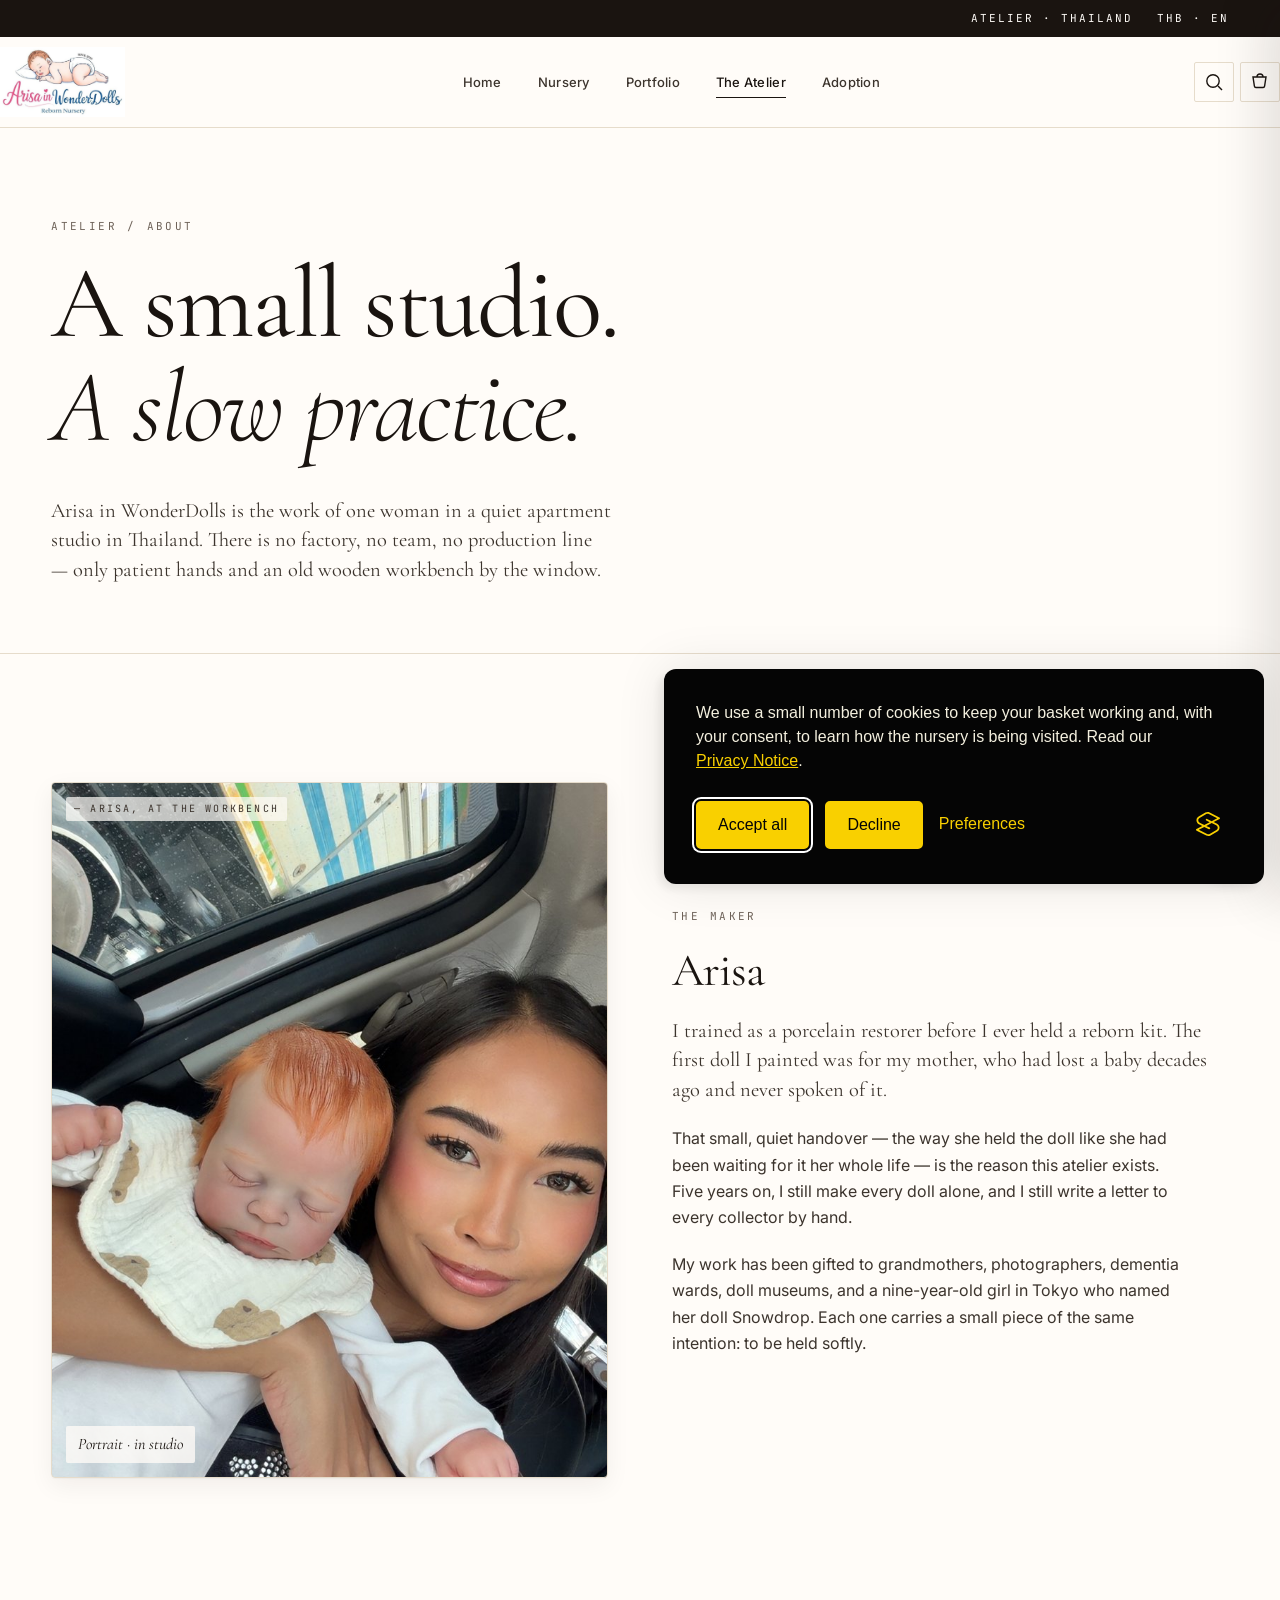
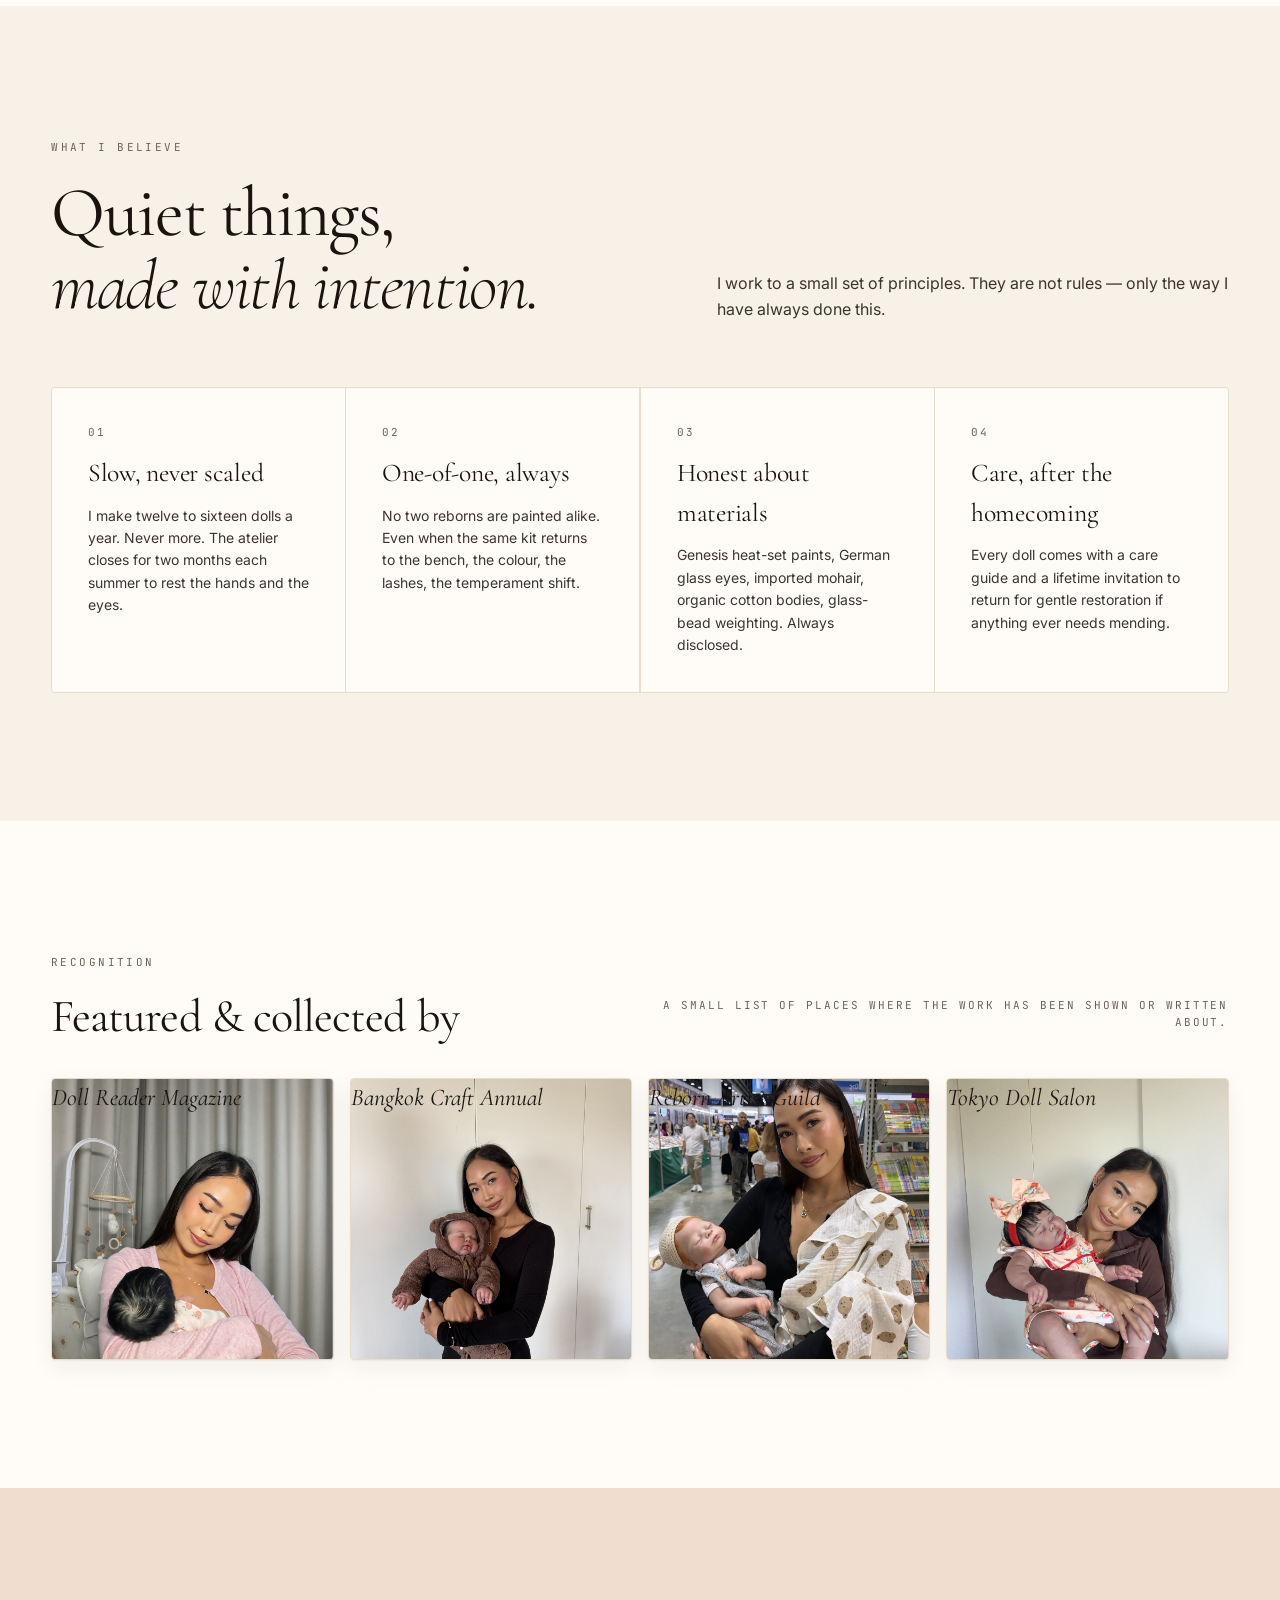
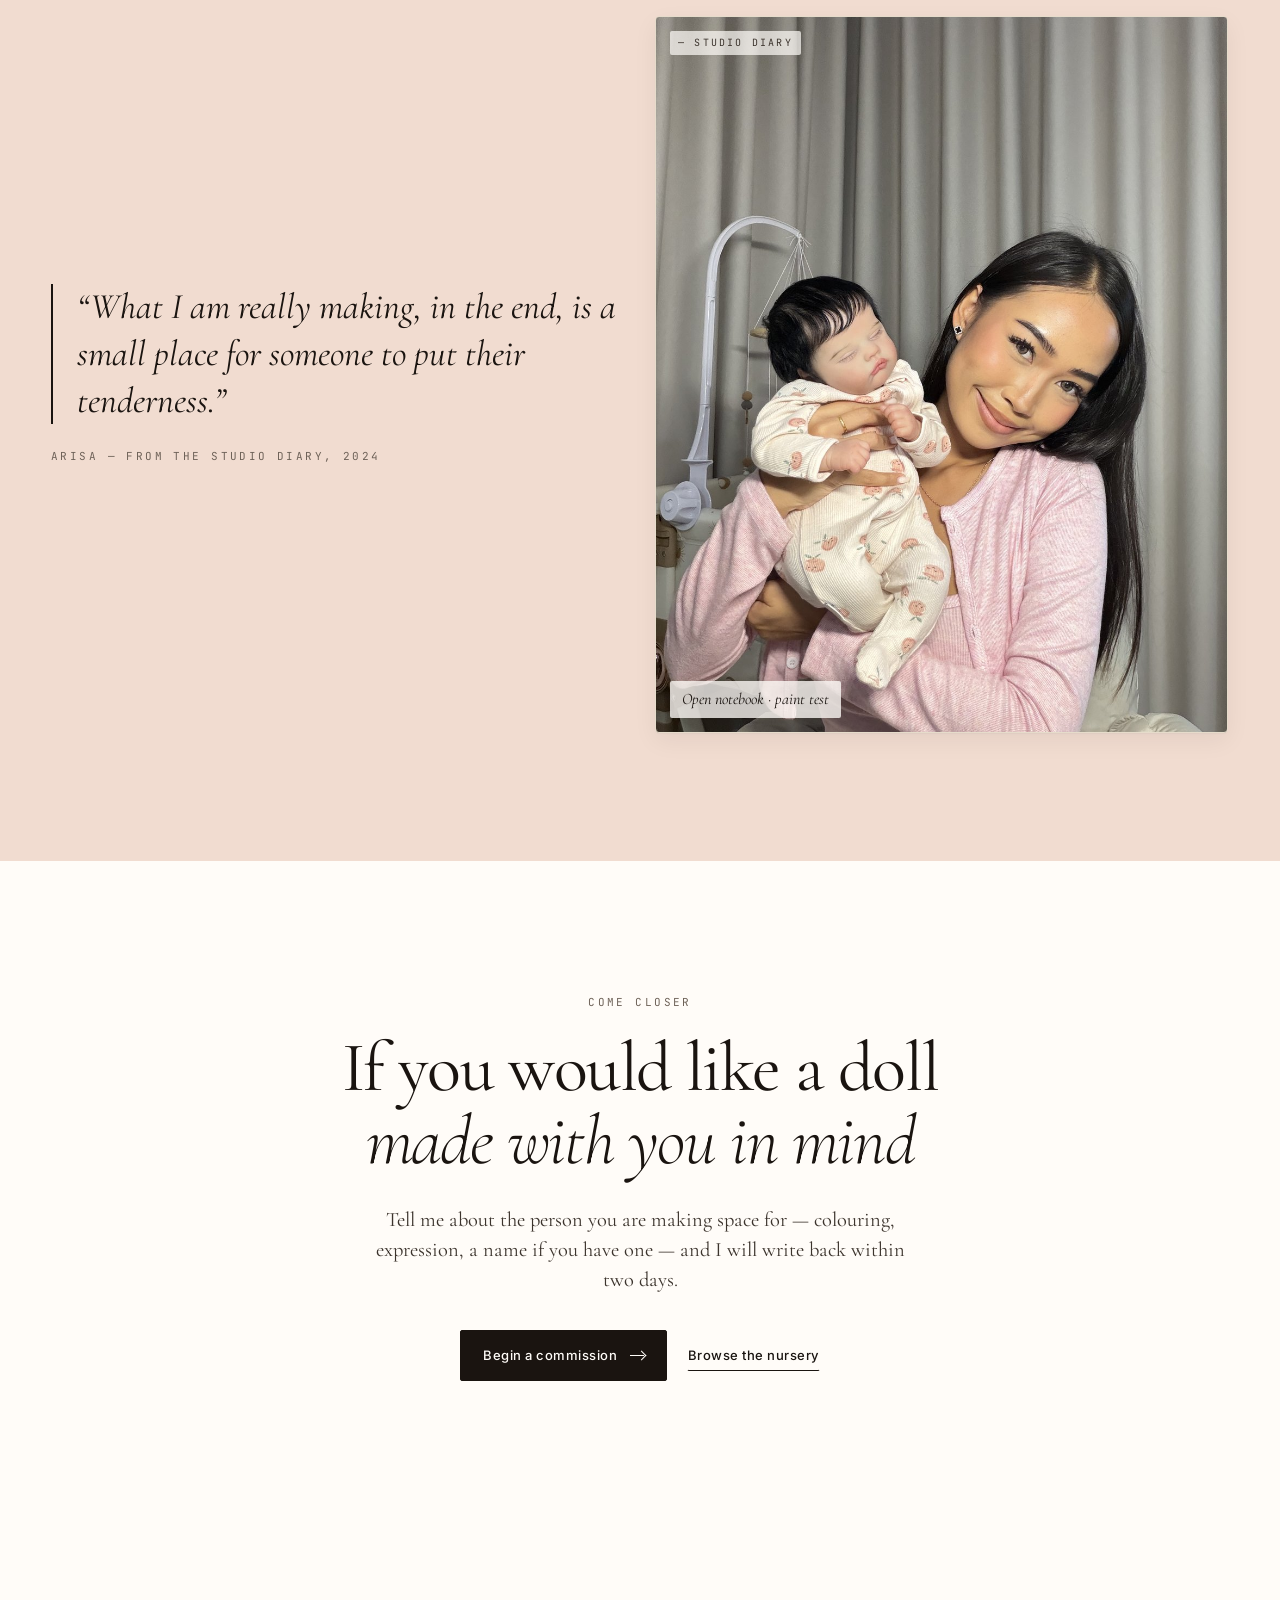
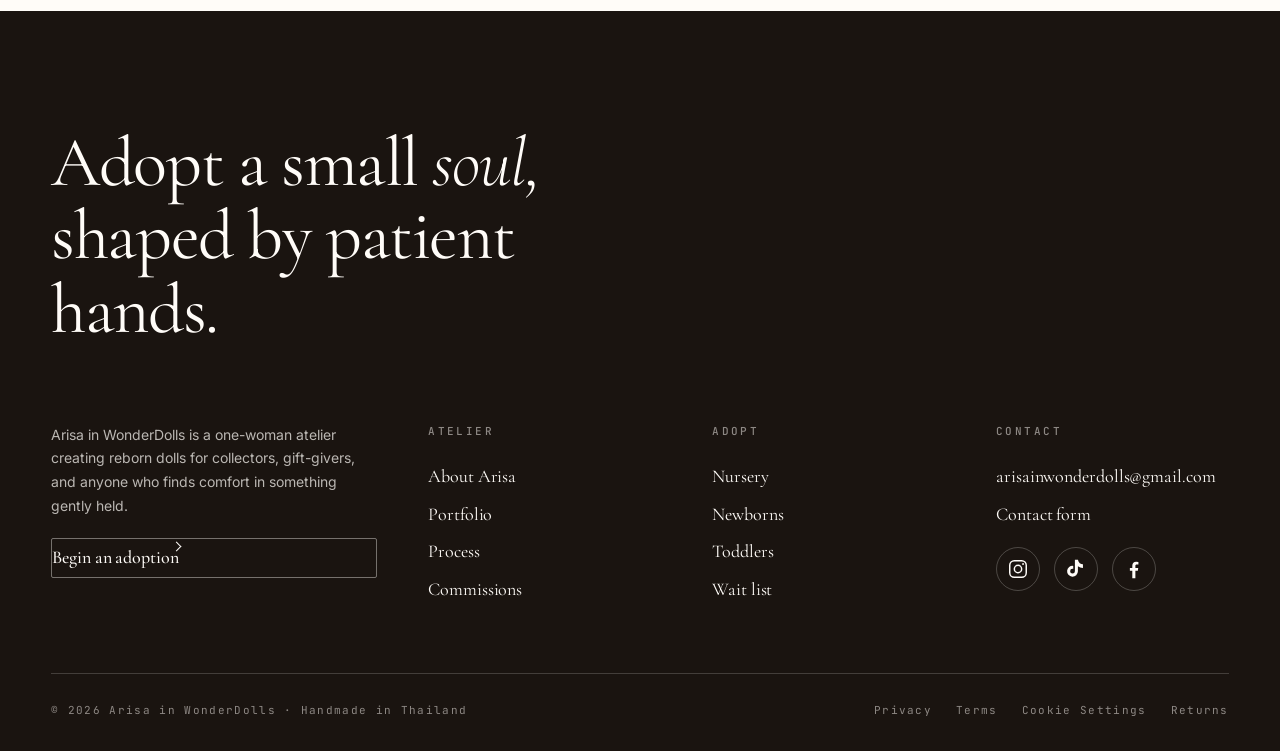
==== commit 7d79d16f: "feat(about): add 6 artist portrait photos, archive transparent logo - about.html: replace hero portr" ====
--- a/about.html
+++ b/about.html
@@ -71,7 +71,7 @@
   <div class="container">
     <div class="split">
       <div class="reveal">
-        <div class="imgph ar-portrait has-photo" style="background-image:url('assets/img/about/studio.jpg?v=1')">
+        <div class="imgph ar-portrait has-photo" style="background-image:url('assets/img/about/arisa-portrait.jpg?v=1')">
           <span class="corner">— Arisa, at the workbench</span>
           <span class="label">Portrait · in studio</span>
         </div>
@@ -119,10 +119,10 @@
       </div>
     </div>
     <div class="grid grid-4 mt-l" style="gap: 16px;">
-      <div class="imgph cream ar-square has-photo" style="background-image:url('assets/img/products/reborn-carrier.jpg?v=1')" style="display:grid; place-items:center;"><span style="font-family:var(--serif); font-size:24px; font-style:italic; color:var(--ink);">Doll Reader Magazine</span></div>
-      <div class="imgph blue ar-square has-photo" style="background-image:url('assets/img/products/reborn-matcha-cafe.jpg?v=1')" style="display:grid; place-items:center;"><span style="font-family:var(--serif); font-size:24px; font-style:italic; color:var(--ink);">Bangkok Craft Annual</span></div>
-      <div class="imgph ar-square has-photo" style="background-image:url('assets/img/products/reborn-toddler-studio.jpg?v=1')" style="display:grid; place-items:center;"><span style="font-family:var(--serif); font-size:24px; font-style:italic; color:var(--ink);">Reborn Artist Guild</span></div>
-      <div class="imgph cream ar-square has-photo" style="background-image:url('assets/img/testimonials/customer-arisa-with-girl.jpg?v=1')" style="display:grid; place-items:center;"><span style="font-family:var(--serif); font-size:24px; font-style:italic; color:var(--ink);">Tokyo Doll Salon</span></div>
+      <div class="imgph cream ar-square has-photo" style="background-image:url('assets/img/about/arisa-gray-studio.jpg?v=1')" style="display:grid; place-items:center;"><span style="font-family:var(--serif); font-size:24px; font-style:italic; color:var(--ink);">Doll Reader Magazine</span></div>
+      <div class="imgph blue ar-square has-photo" style="background-image:url('assets/img/about/arisa-bear-doll.jpg?v=1')" style="display:grid; place-items:center;"><span style="font-family:var(--serif); font-size:24px; font-style:italic; color:var(--ink);">Bangkok Craft Annual</span></div>
+      <div class="imgph ar-square has-photo" style="background-image:url('assets/img/about/arisa-expo.jpg?v=1')" style="display:grid; place-items:center;"><span style="font-family:var(--serif); font-size:24px; font-style:italic; color:var(--ink);">Reborn Artist Guild</span></div>
+      <div class="imgph cream ar-square has-photo" style="background-image:url('assets/img/about/arisa-kimono.jpg?v=1')" style="display:grid; place-items:center;"><span style="font-family:var(--serif); font-size:24px; font-style:italic; color:var(--ink);">Tokyo Doll Salon</span></div>
     </div>
   </div>
 </section>
@@ -135,7 +135,7 @@
         <div class="quote-author">Arisa — From the studio diary, 2024</div>
       </div>
       <div class="reveal">
-        <div class="imgph ar-portrait has-photo" style="background-image:url('assets/img/testimonials/customer-girl-cafe.jpg?v=1')">
+        <div class="imgph ar-portrait has-photo" style="background-image:url('assets/img/about/arisa-pink-studio.jpg?v=1')">
           <span class="corner">— Studio diary</span>
           <span class="label">Open notebook · paint test</span>
         </div>
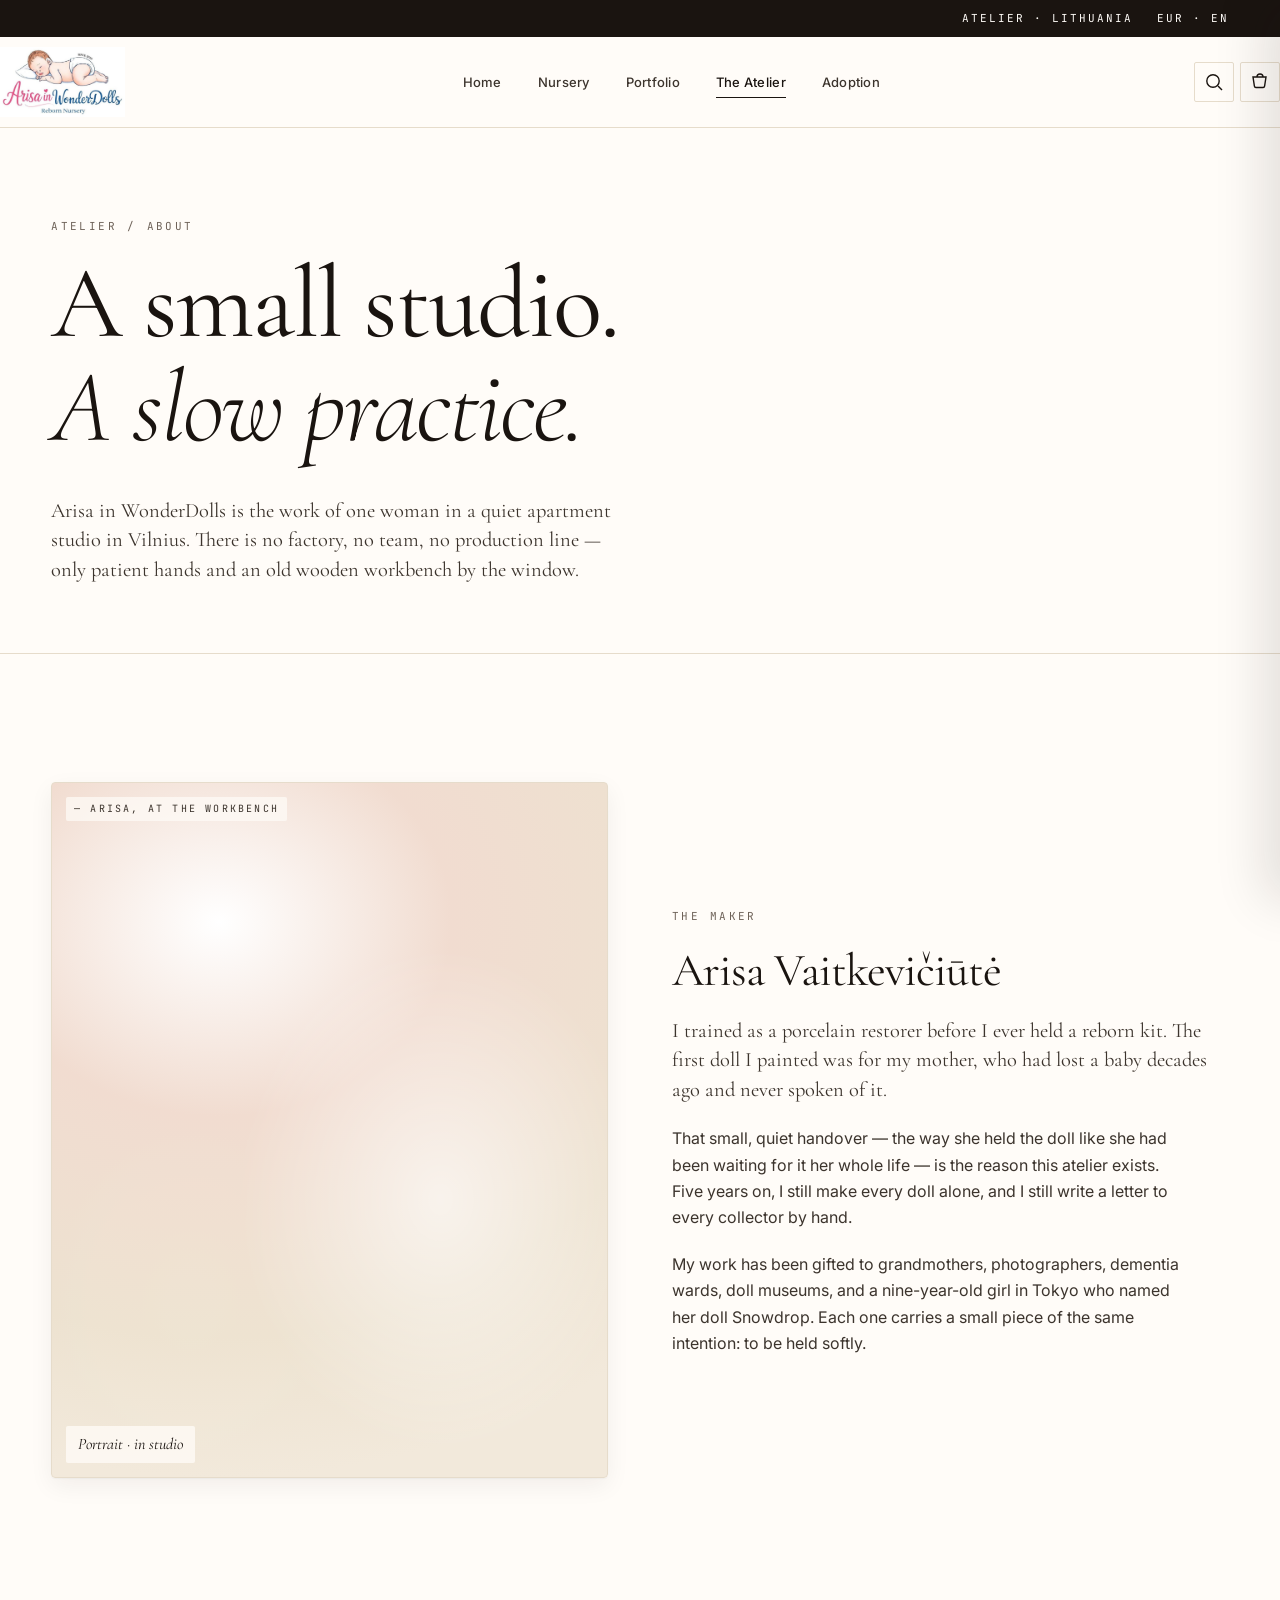
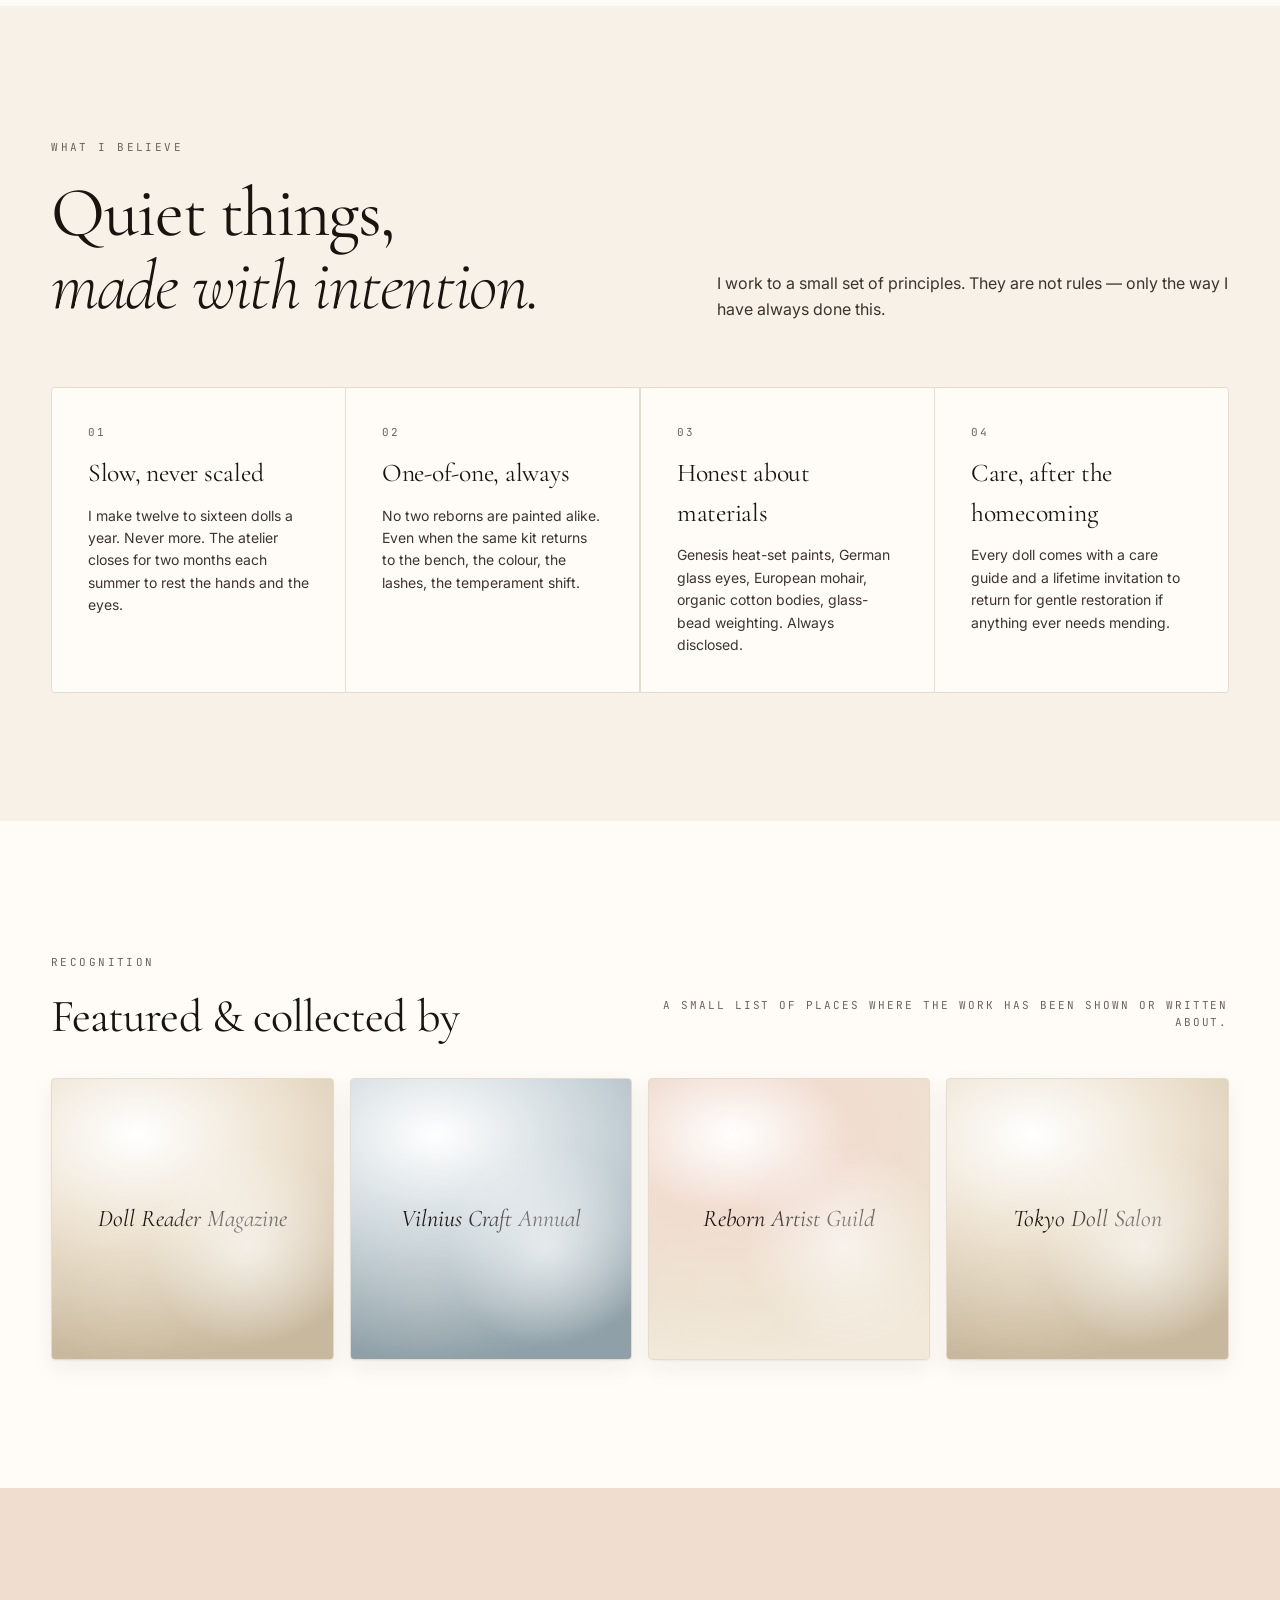
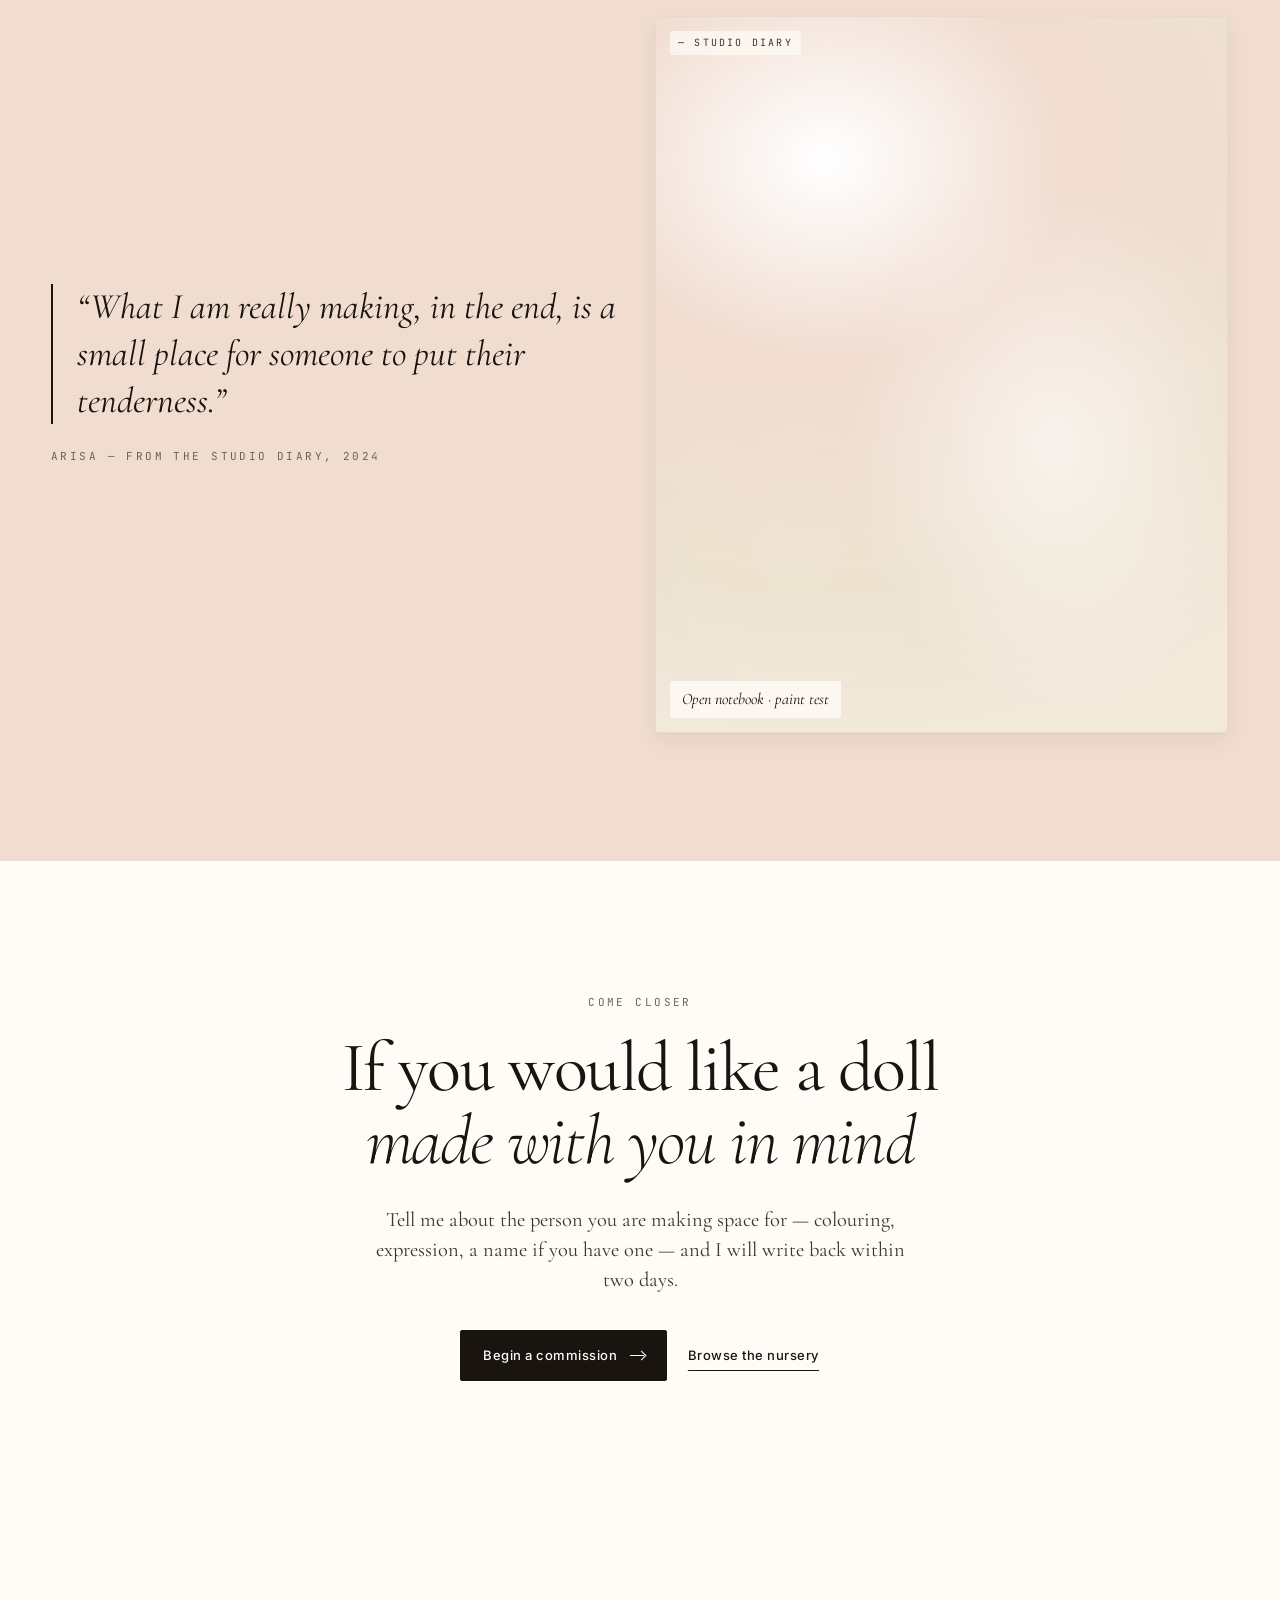
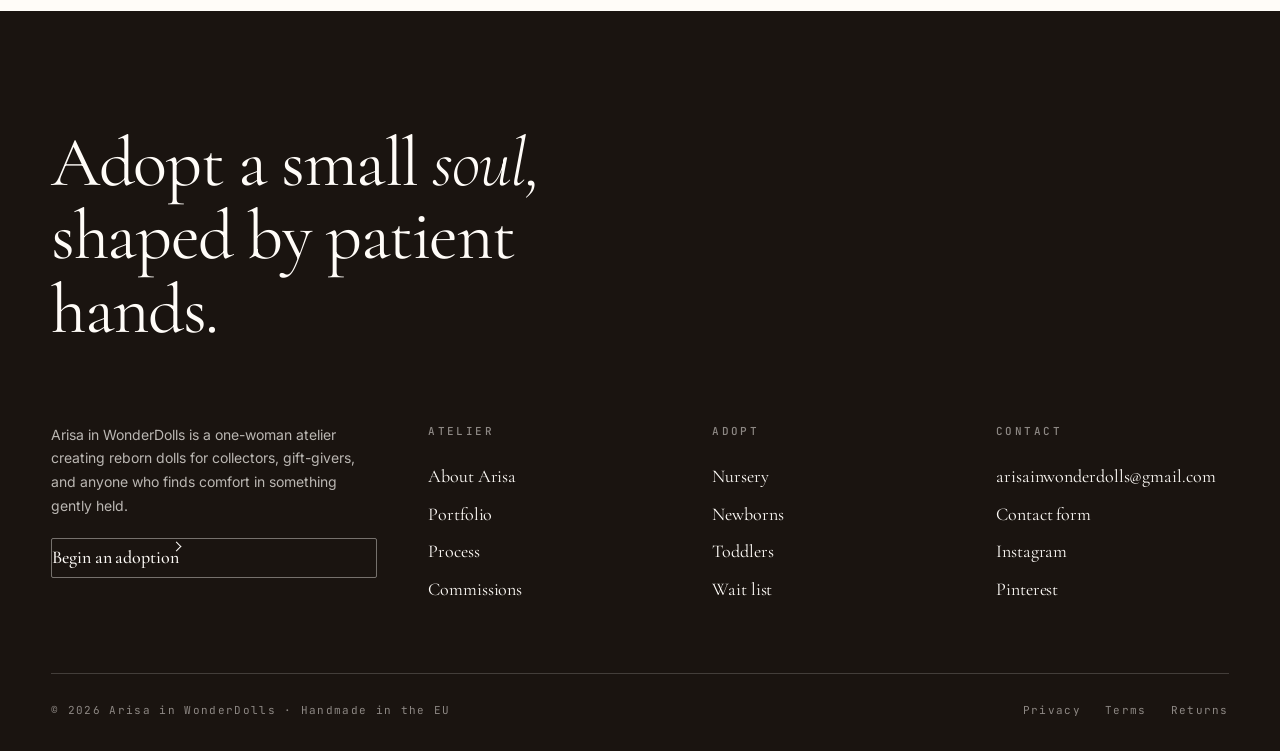
==== commit b7d6d652: "Embed Empirra Feedback widget on all 8 pages Adds <script src=".../widget.js" data-client="fb84dcd8-" ====
--- a/about.html
+++ b/about.html
@@ -1,40 +1,23 @@
-﻿<!doctype html>
+<!doctype html>
 <html lang="en">
 <head>
 <meta charset="utf-8" />
 <meta name="viewport" content="width=device-width, initial-scale=1, viewport-fit=cover" />
 <title>About Arisa — The Atelier · Arisa in WonderDolls</title>
-<meta name="description" content="Arisa is a quiet maker of reborn dolls working from a small studio in Thailand. Each doll is made slowly, by hand, with patience and care." />
+<meta name="description" content="Arisa is a quiet maker of reborn dolls working from a small studio in Vilnius. Each doll is made slowly, by hand, with patience and care." />
 <meta name="theme-color" content="#FFFCF8" />
 <link rel="icon" href="assets/favicon.svg" type="image/svg+xml" />
 <link rel="alternate icon" href="assets/img/logo.jpg?v=2" type="image/jpeg" />
 <link rel="apple-touch-icon" href="assets/img/logo.jpg?v=2" />
 <link rel="canonical" href="https://arisainwonderdolls.com/about.html" />
-<link rel="stylesheet" href="assets/css/styles.css?v=3" />
+<link rel="stylesheet" href="assets/css/styles.css" />
 <script type="application/ld+json">
 { "@context": "https://schema.org", "@type": "Person", "name": "Arisa", "jobTitle": "Reborn doll artist", "url": "https://arisainwonderdolls.com/about.html", "email": "arisainwonderdolls@gmail.com", "worksFor": { "@type": "Organization", "name": "Arisa in WonderDolls" } }
 </script>
-<!-- Google Consent Mode V2 — default deny; updated by Silktide consent manager -->
-<script>
-window.dataLayer = window.dataLayer || [];
-function gtag(){dataLayer.push(arguments);}
-gtag('consent', 'default', {
-  analytics_storage: 'denied',
-  ad_storage: 'denied',
-  ad_user_data: 'denied',
-  ad_personalization: 'denied',
-  wait_for_update: 500
-});
-</script>
-<!-- TODO: replace G-XXXXXXXXXX with Arisa's GA4 measurement ID when available -->
-<!--
-<script async src="https://www.googletagmanager.com/gtag/js?id=G-XXXXXXXXXX"></script>
-<script>gtag('js', new Date());gtag('config', 'G-XXXXXXXXXX');</script>
--->
 </head>
 <body data-screen-label="04 About">
 
-<div class="topbar"><div class="container topbar-inner"><div class="marquee" aria-hidden="true"><span>Worldwide insured shipping &nbsp;·&nbsp; Each doll is one-of-one &nbsp;·&nbsp; Adoption certificate included &nbsp;·&nbsp; Hand-painted in Genesis heat-set &nbsp;·&nbsp; Worldwide insured shipping &nbsp;·&nbsp; Each doll is one-of-one &nbsp;·&nbsp;</span></div><div class="meta"><span>Atelier · Thailand</span><span>THB · EN</span></div></div></div>
+<div class="topbar"><div class="container topbar-inner"><div class="marquee" aria-hidden="true"><span>Worldwide insured shipping &nbsp;·&nbsp; Each doll is one-of-one &nbsp;·&nbsp; Adoption certificate included &nbsp;·&nbsp; Hand-painted in Genesis heat-set &nbsp;·&nbsp; Worldwide insured shipping &nbsp;·&nbsp; Each doll is one-of-one &nbsp;·&nbsp;</span></div><div class="meta"><span>Atelier · Lithuania</span><span>EUR · EN</span></div></div></div>
 
 <header class="site-header">
   <div class="container nav">
@@ -63,7 +46,7 @@
   <div class="container">
     <div class="crumbs"><a href="index.html">Atelier</a><span>/</span><span>About</span></div>
     <h1 class="display-xl">A small studio.<br /><span class="italic" style="color:var(--rose-deep);">A slow practice.</span></h1>
-    <p class="lede mt-l">Arisa in WonderDolls is the work of one woman in a quiet apartment studio in Thailand. There is no factory, no team, no production line — only patient hands and an old wooden workbench by the window.</p>
+    <p class="lede mt-l">Arisa in WonderDolls is the work of one woman in a quiet apartment studio in Vilnius. There is no factory, no team, no production line — only patient hands and an old wooden workbench by the window.</p>
   </div>
 </section>
 
@@ -71,14 +54,14 @@
   <div class="container">
     <div class="split">
       <div class="reveal">
-        <div class="imgph ar-portrait has-photo" style="background-image:url('assets/img/about/arisa-portrait.jpg?v=1')">
+        <div class="imgph ar-portrait">
           <span class="corner">— Arisa, at the workbench</span>
           <span class="label">Portrait · in studio</span>
         </div>
       </div>
       <div class="reveal">
         <div class="eyebrow mb-m">The maker</div>
-        <h2 class="display-m">Arisa</h2>
+        <h2 class="display-m">Arisa Vaitkevičiūtė</h2>
         <p class="lede mt-m">I trained as a porcelain restorer before I ever held a reborn kit. The first doll I painted was for my mother, who had lost a baby decades ago and never spoken of it.</p>
         <p class="body-l mt-m">That small, quiet handover — the way she held the doll like she had been waiting for it her whole life — is the reason this atelier exists. Five years on, I still make every doll alone, and I still write a letter to every collector by hand.</p>
         <p class="body-l mt-m">My work has been gifted to grandmothers, photographers, dementia wards, doll museums, and a nine-year-old girl in Tokyo who named her doll Snowdrop. Each one carries a small piece of the same intention: to be held softly.</p>
@@ -101,7 +84,7 @@
     <div class="steps">
       <div class="step reveal"><h3>Slow, never scaled</h3><p>I make twelve to sixteen dolls a year. Never more. The atelier closes for two months each summer to rest the hands and the eyes.</p></div>
       <div class="step reveal"><h3>One-of-one, always</h3><p>No two reborns are painted alike. Even when the same kit returns to the bench, the colour, the lashes, the temperament shift.</p></div>
-      <div class="step reveal"><h3>Honest about materials</h3><p>Genesis heat-set paints, German glass eyes, imported mohair, organic cotton bodies, glass-bead weighting. Always disclosed.</p></div>
+      <div class="step reveal"><h3>Honest about materials</h3><p>Genesis heat-set paints, German glass eyes, European mohair, organic cotton bodies, glass-bead weighting. Always disclosed.</p></div>
       <div class="step reveal"><h3>Care, after the homecoming</h3><p>Every doll comes with a care guide and a lifetime invitation to return for gentle restoration if anything ever needs mending.</p></div>
     </div>
   </div>
@@ -119,10 +102,10 @@
       </div>
     </div>
     <div class="grid grid-4 mt-l" style="gap: 16px;">
-      <div class="imgph cream ar-square has-photo" style="background-image:url('assets/img/about/arisa-gray-studio.jpg?v=1')" style="display:grid; place-items:center;"><span style="font-family:var(--serif); font-size:24px; font-style:italic; color:var(--ink);">Doll Reader Magazine</span></div>
-      <div class="imgph blue ar-square has-photo" style="background-image:url('assets/img/about/arisa-bear-doll.jpg?v=1')" style="display:grid; place-items:center;"><span style="font-family:var(--serif); font-size:24px; font-style:italic; color:var(--ink);">Bangkok Craft Annual</span></div>
-      <div class="imgph ar-square has-photo" style="background-image:url('assets/img/about/arisa-expo.jpg?v=1')" style="display:grid; place-items:center;"><span style="font-family:var(--serif); font-size:24px; font-style:italic; color:var(--ink);">Reborn Artist Guild</span></div>
-      <div class="imgph cream ar-square has-photo" style="background-image:url('assets/img/about/arisa-kimono.jpg?v=1')" style="display:grid; place-items:center;"><span style="font-family:var(--serif); font-size:24px; font-style:italic; color:var(--ink);">Tokyo Doll Salon</span></div>
+      <div class="imgph cream ar-square" style="display:grid; place-items:center;"><span style="font-family:var(--serif); font-size:24px; font-style:italic; color:var(--ink);">Doll Reader Magazine</span></div>
+      <div class="imgph blue ar-square" style="display:grid; place-items:center;"><span style="font-family:var(--serif); font-size:24px; font-style:italic; color:var(--ink);">Vilnius Craft Annual</span></div>
+      <div class="imgph ar-square" style="display:grid; place-items:center;"><span style="font-family:var(--serif); font-size:24px; font-style:italic; color:var(--ink);">Reborn Artist Guild</span></div>
+      <div class="imgph cream ar-square" style="display:grid; place-items:center;"><span style="font-family:var(--serif); font-size:24px; font-style:italic; color:var(--ink);">Tokyo Doll Salon</span></div>
     </div>
   </div>
 </section>
@@ -135,7 +118,7 @@
         <div class="quote-author">Arisa — From the studio diary, 2024</div>
       </div>
       <div class="reveal">
-        <div class="imgph ar-portrait has-photo" style="background-image:url('assets/img/about/arisa-pink-studio.jpg?v=1')">
+        <div class="imgph ar-portrait">
           <span class="corner">— Studio diary</span>
           <span class="label">Open notebook · paint test</span>
         </div>
@@ -163,9 +146,9 @@
       <div><p style="max-width: 36ch;">Arisa in WonderDolls is a one-woman atelier creating reborn dolls for collectors, gift-givers, and anyone who finds comfort in something gently held.</p><a class="btn btn-soft mt-m" href="contact.html" style="background:transparent; color:var(--porcelain); border-color:rgba(255,252,248,.4);">Begin an adoption <span class="arrow"></span></a></div>
       <div><h4>Atelier</h4><a href="about.html">About Arisa</a><a href="gallery.html">Portfolio</a><a href="shop.html">Process</a><a href="contact.html">Commissions</a></div>
       <div><h4>Adopt</h4><a href="shop.html">Nursery</a><a href="shop.html">Newborns</a><a href="shop.html">Toddlers</a><a href="contact.html">Wait list</a></div>
-      <div><h4>Contact</h4><a href="mailto:arisainwonderdolls@gmail.com">arisainwonderdolls@gmail.com</a><a href="contact.html">Contact form</a><div class="social-icons"><a href="https://www.instagram.com/arisa_in_wonderdolls" target="_blank" rel="noopener noreferrer" aria-label="Instagram"><svg viewBox="0 0 24 24" fill="none" stroke="currentColor" stroke-width="1.6" stroke-linecap="round" stroke-linejoin="round" aria-hidden="true"><rect x="3" y="3" width="18" height="18" rx="5"/><circle cx="12" cy="12" r="4"/><circle cx="17.5" cy="6.5" r="1" fill="currentColor" stroke="none"/></svg></a><a href="https://www.tiktok.com/@arisareborndollnersury" target="_blank" rel="noopener noreferrer" aria-label="TikTok"><svg viewBox="0 0 24 24" fill="currentColor" aria-hidden="true"><path d="M19.6 6.8a5.7 5.7 0 0 1-3.5-1.2 5.7 5.7 0 0 1-2-3.6h-3.3v12.4a2.6 2.6 0 1 1-2.6-2.6c.27 0 .54.04.78.12V8.6a5.9 5.9 0 1 0 5.1 5.85V9.1a8.9 8.9 0 0 0 5.5 1.85V7.6c-.01 0-.01-.8 0-.8z"/></svg></a><a href="https://www.facebook.com/share/1AxGdXgPge/" target="_blank" rel="noopener noreferrer" aria-label="Facebook"><svg viewBox="0 0 24 24" fill="currentColor" aria-hidden="true"><path d="M13.5 22v-8h2.7l.4-3.2h-3.1V8.7c0-.93.26-1.56 1.6-1.56h1.7V4.27a23 23 0 0 0-2.5-.13c-2.46 0-4.15 1.5-4.15 4.26V10.8H7.5V14h2.65v8h3.35z"/></svg></a></div></div>
+      <div><h4>Contact</h4><a href="mailto:arisainwonderdolls@gmail.com">arisainwonderdolls@gmail.com</a><a href="contact.html">Contact form</a><a href="#">Instagram</a><a href="#">Pinterest</a></div>
     </div>
-    <div class="footer-bar"><span>© <span data-year>2026</span> Arisa in WonderDolls · Handmade in Thailand</span><span style="display:inline-flex; gap:24px;"><a href="privacy.html">Privacy</a><a href="terms.html">Terms</a><a href="#" data-cookie-settings>Cookie Settings</a><a href="contact.html">Returns</a></span></div>
+    <div class="footer-bar"><span>© <span data-year>2026</span> Arisa in WonderDolls · Handmade in the EU</span><span style="display:inline-flex; gap:24px;"><a href="privacy.html">Privacy</a><a href="terms.html">Terms</a><a href="contact.html">Returns</a></span></div>
   </div>
 </footer>
 
@@ -173,24 +156,11 @@
 <aside class="cart-drawer" data-cart-drawer aria-label="Basket">
   <div class="cart-head"><h3>Your basket</h3><button class="icon-btn" data-close-cart aria-label="Close basket"><svg width="14" height="14" viewBox="0 0 14 14" fill="none"><path d="M1 1l12 12M13 1L1 13" stroke="currentColor" stroke-width="1.4"/></svg></button></div>
   <div class="cart-body" data-cart-body></div>
-  <div class="cart-foot"><div class="row"><span style="font-family:var(--mono); font-size:11px; letter-spacing:.18em; text-transform:uppercase; color:var(--ink-3);">Subtotal</span><span class="total" data-cart-total>฿ 0</span></div><div class="vat">VAT included · Insured shipping at checkout</div><a class="btn btn-primary" href="contact.html">Continue to adoption <span class="arrow"></span></a><a class="btn btn-soft ghost" href="shop.html">Keep browsing</a></div>
+  <div class="cart-foot"><div class="row"><span style="font-family:var(--mono); font-size:11px; letter-spacing:.18em; text-transform:uppercase; color:var(--ink-3);">Subtotal</span><span class="total" data-cart-total>€ 0</span></div><div class="vat">VAT included · Insured shipping at checkout</div><a class="btn btn-primary" href="contact.html">Continue to adoption <span class="arrow"></span></a><a class="btn btn-soft ghost" href="shop.html">Keep browsing</a></div>
 </aside>
 
-<!-- Silktide Consent Manager — deferred to avoid render-blocking -->
-<link rel="preload" href="assets/silktide/silktide-consent-manager.css?v=1" as="style" onload="this.onload=null;this.rel='stylesheet'"/>
-<noscript><link rel="stylesheet" href="assets/silktide/silktide-consent-manager.css?v=1"/></noscript>
-<script defer src="assets/silktide/silktide-consent-manager.js?v=1"></script>
-<script defer src="assets/js/consent-init.js?v=1"></script>
 <script src="assets/js/main.js" defer></script>
-<script src="assets/js/cart.js?v=2" defer></script>
-<!-- Floating contact buttons -->
-<div class="fab-stack" aria-label="Contact options">
-  <a class="fab fab--whatsapp" href="https://wa.me/66962026660" target="_blank" rel="noopener noreferrer" aria-label="Contact on WhatsApp">
-    <svg viewBox="0 0 24 24" xmlns="http://www.w3.org/2000/svg" aria-hidden="true" focusable="false"><path d="M17.472 14.382c-.297-.149-1.758-.867-2.03-.967-.273-.099-.471-.148-.67.15-.197.297-.767.966-.94 1.164-.173.199-.347.223-.644.075-.297-.15-1.255-.463-2.39-1.475-.883-.788-1.48-1.761-1.653-2.059-.173-.297-.018-.458.13-.606.134-.133.297-.347.446-.52.149-.174.198-.298.298-.497.099-.198.05-.371-.025-.52-.075-.149-.669-1.612-.916-2.207-.242-.579-.487-.5-.669-.51l-.57-.01c-.198 0-.52.074-.792.372-.272.297-1.04 1.016-1.04 2.479 0 1.462 1.065 2.875 1.213 3.074.149.198 2.096 3.2 5.077 4.487.709.306 1.262.489 1.694.625.712.227 1.36.195 1.871.118.571-.085 1.758-.719 2.006-1.413.248-.694.248-1.289.173-1.413-.074-.124-.272-.198-.57-.347m-5.421 7.403h-.004a9.87 9.87 0 0 1-5.031-1.378l-.361-.214-3.741.982.998-3.648-.235-.374a9.86 9.86 0 0 1-1.51-5.26c.001-5.45 4.436-9.884 9.888-9.884 2.64 0 5.122 1.03 6.988 2.898a9.825 9.825 0 0 1 2.893 6.994c-.003 5.45-4.437 9.884-9.885 9.884m8.413-18.297A11.815 11.815 0 0 0 12.05 0C5.495 0 .16 5.335.157 11.892c0 2.096.547 4.142 1.588 5.945L.057 24l6.305-1.654a11.882 11.882 0 0 0 5.683 1.448h.005c6.554 0 11.89-5.335 11.893-11.893A11.821 11.821 0 0 0 20.464 3.488"/></svg>
-  </a>
-  <a class="fab fab--line" href="https://line.me/ti/p/dumver18" target="_blank" rel="noopener noreferrer" aria-label="Contact on LINE">
-    <svg viewBox="0 0 24 24" xmlns="http://www.w3.org/2000/svg" aria-hidden="true" focusable="false"><path d="M19.365 9.863c.349 0 .63.285.63.631 0 .345-.281.63-.63.63H17.61v1.125h1.755c.349 0 .63.283.63.63 0 .344-.281.629-.63.629h-2.386c-.346 0-.627-.285-.627-.629V8.108c0-.345.281-.63.63-.63h2.386c.346 0 .627.285.627.63 0 .349-.281.63-.63.63H17.61v1.125h1.755zm-3.855 3.016c0 .27-.174.51-.432.596-.064.021-.133.031-.199.031-.211 0-.391-.09-.51-.25l-2.443-3.317v2.94c0 .344-.279.629-.631.629-.346 0-.626-.285-.626-.629V8.108c0-.27.173-.51.43-.595.06-.023.135-.033.194-.033.195 0 .375.104.495.254l2.462 3.33V8.108c0-.345.282-.63.63-.63.345 0 .63.285.63.63v4.771zm-5.741 0c0 .344-.282.629-.631.629-.345 0-.627-.285-.627-.629V8.108c0-.345.282-.63.63-.63.346 0 .628.285.628.63v4.771zm-2.466.629H4.917c-.345 0-.63-.285-.63-.629V8.108c0-.345.285-.63.63-.63.348 0 .63.285.63.63v4.141h1.756c.348 0 .629.283.629.63 0 .344-.282.629-.629.629M24 10.314C24 4.943 18.615.572 12 .572S0 4.943 0 10.314c0 4.811 4.27 8.842 10.035 9.608.391.082.923.258 1.058.59.12.301.079.766.038 1.08l-.164 1.02c-.045.301-.24 1.186 1.049.645 1.291-.539 6.916-4.078 9.436-6.975C23.176 14.393 24 12.458 24 10.314"/></svg>
-  </a>
-</div>
+<script src="assets/js/cart.js" defer></script>
+<script src="https://empirra-feedback.vercel.app/widget.js" data-client="fb84dcd8-c461-484a-86a5-8018ec5f7970" defer></script>
 </body>
 </html>
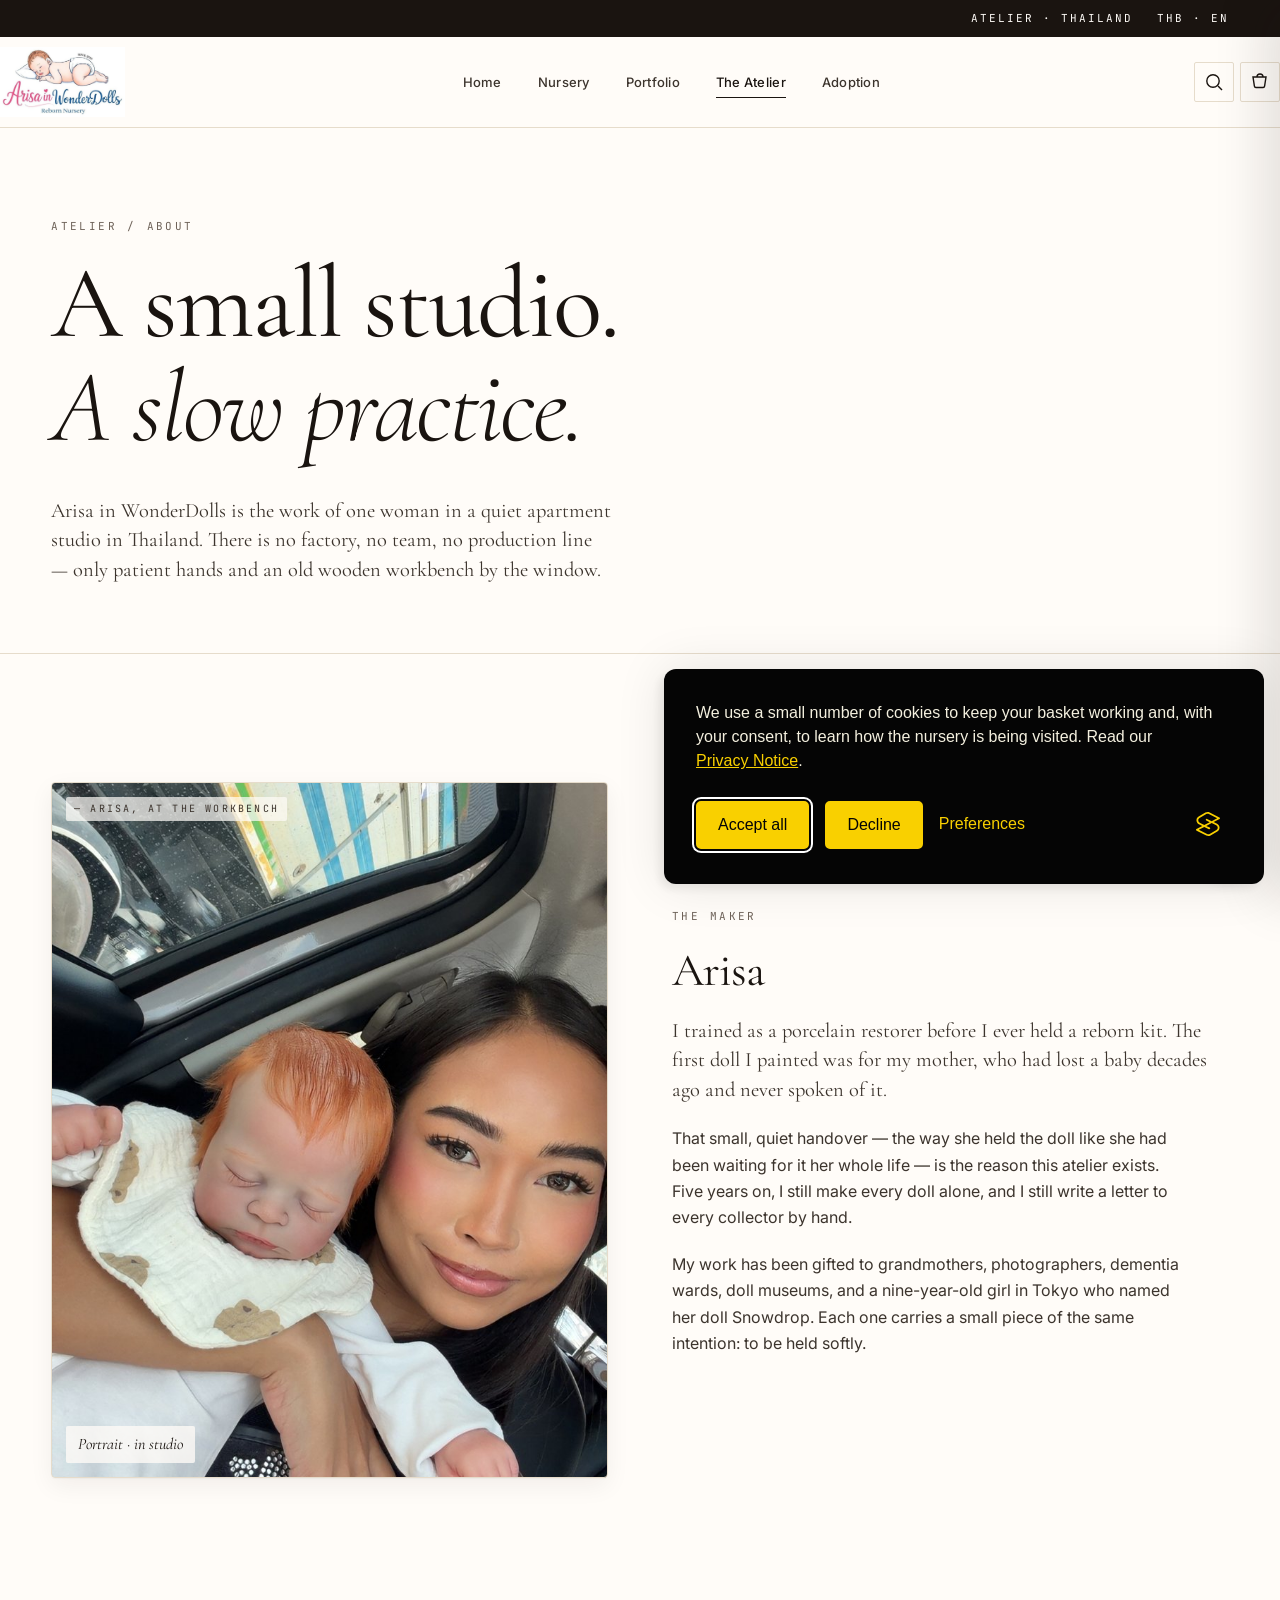
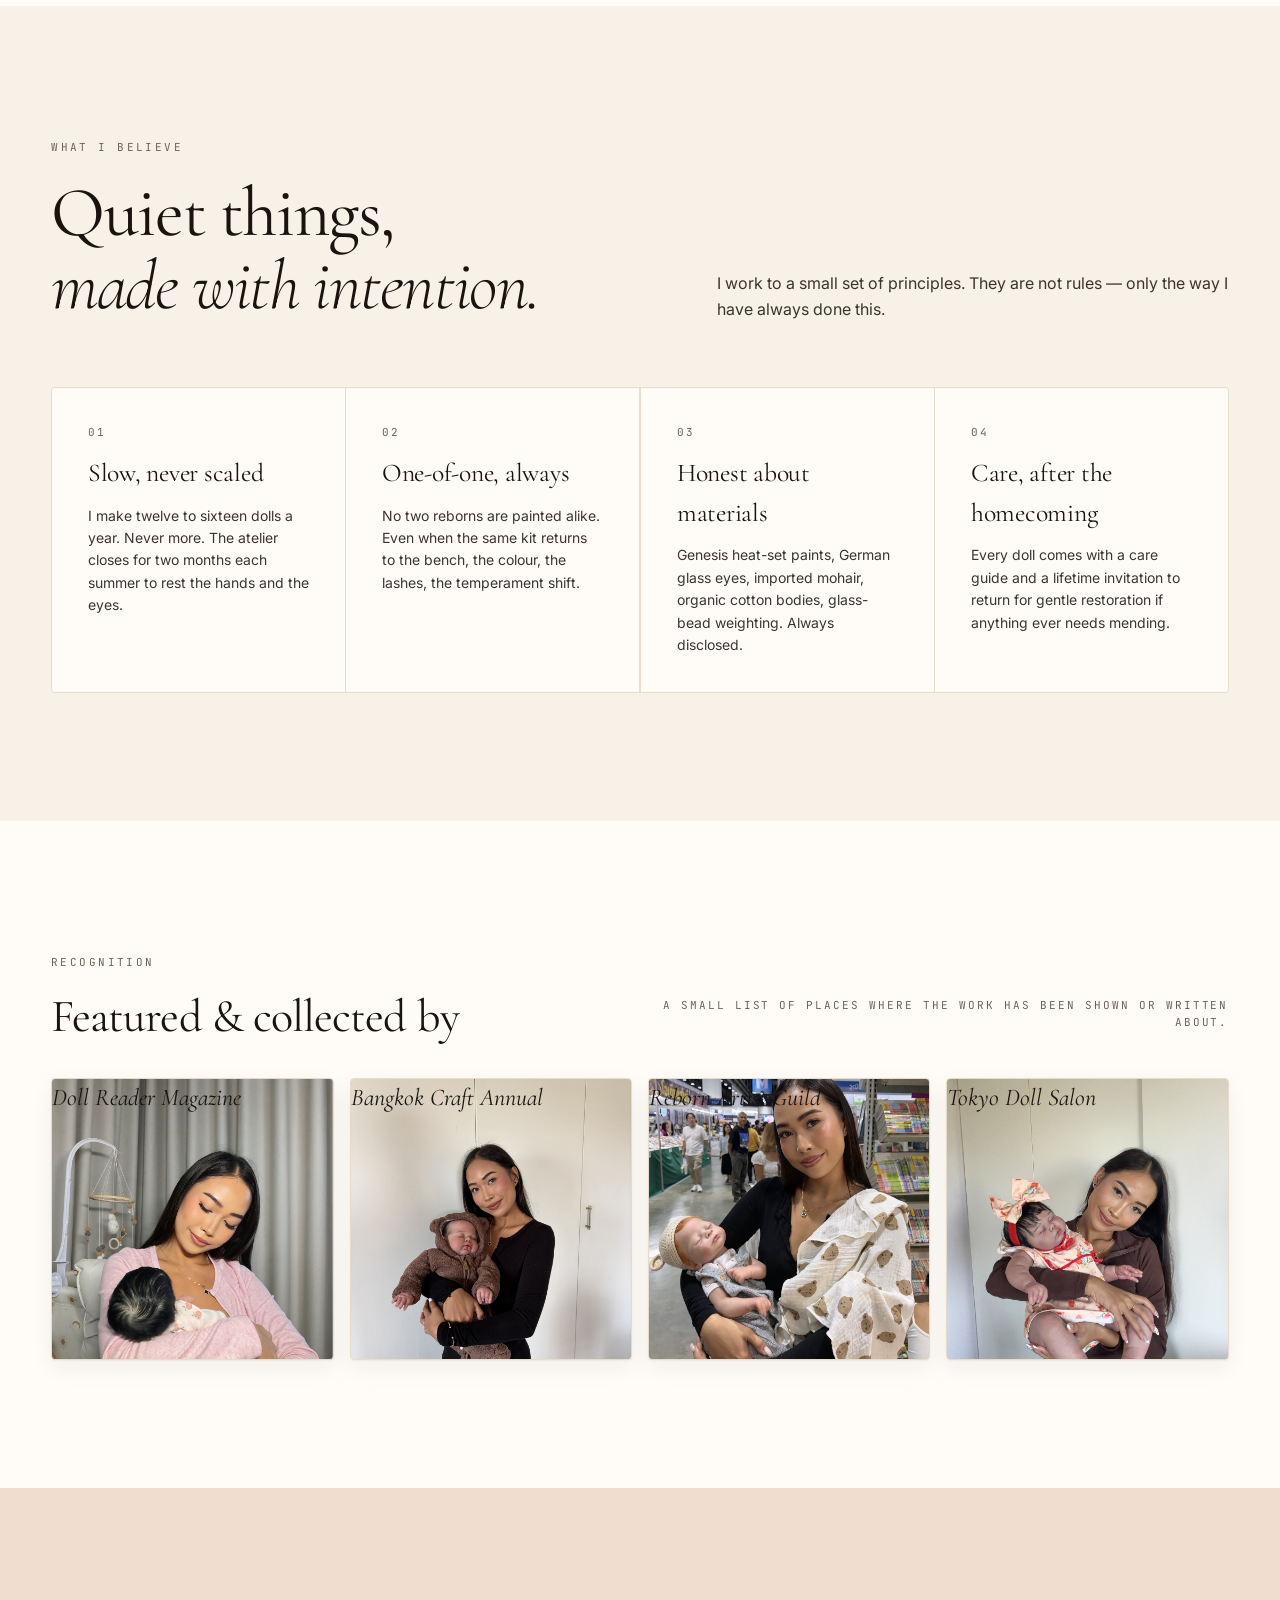
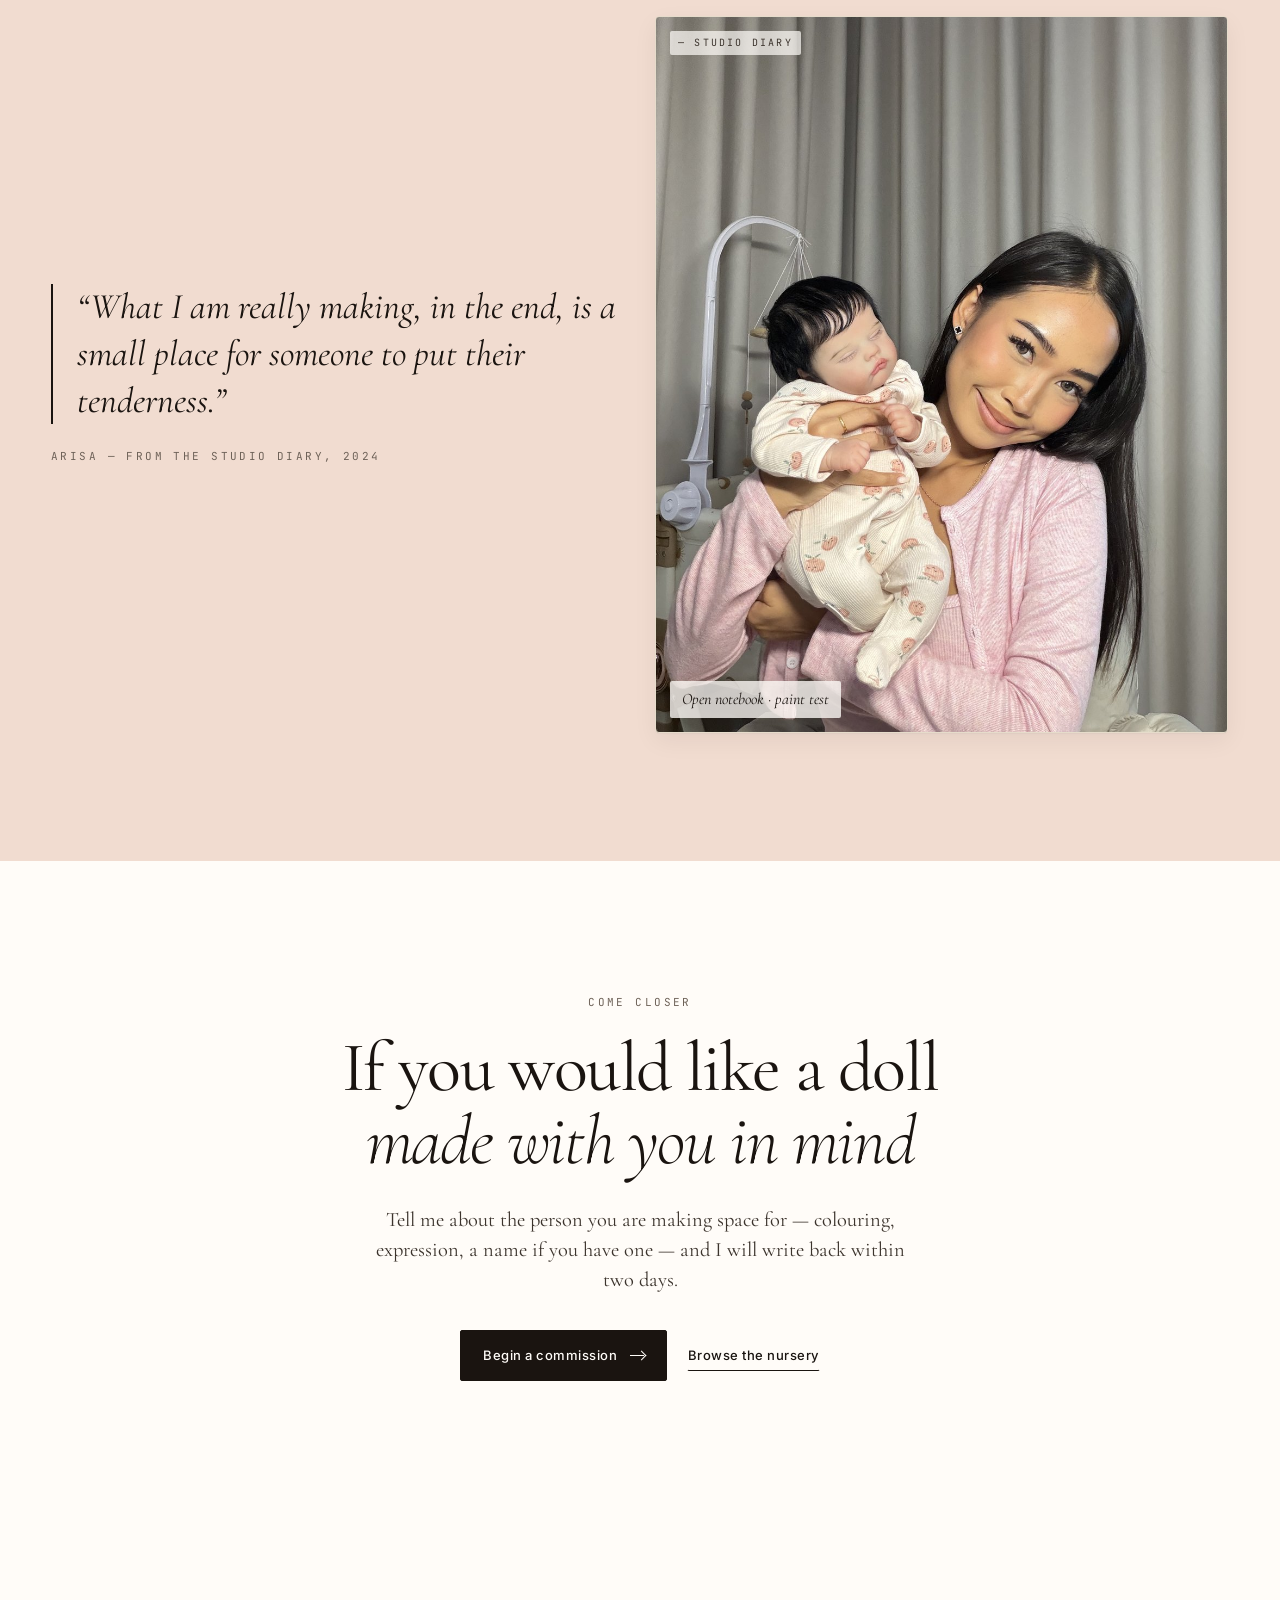
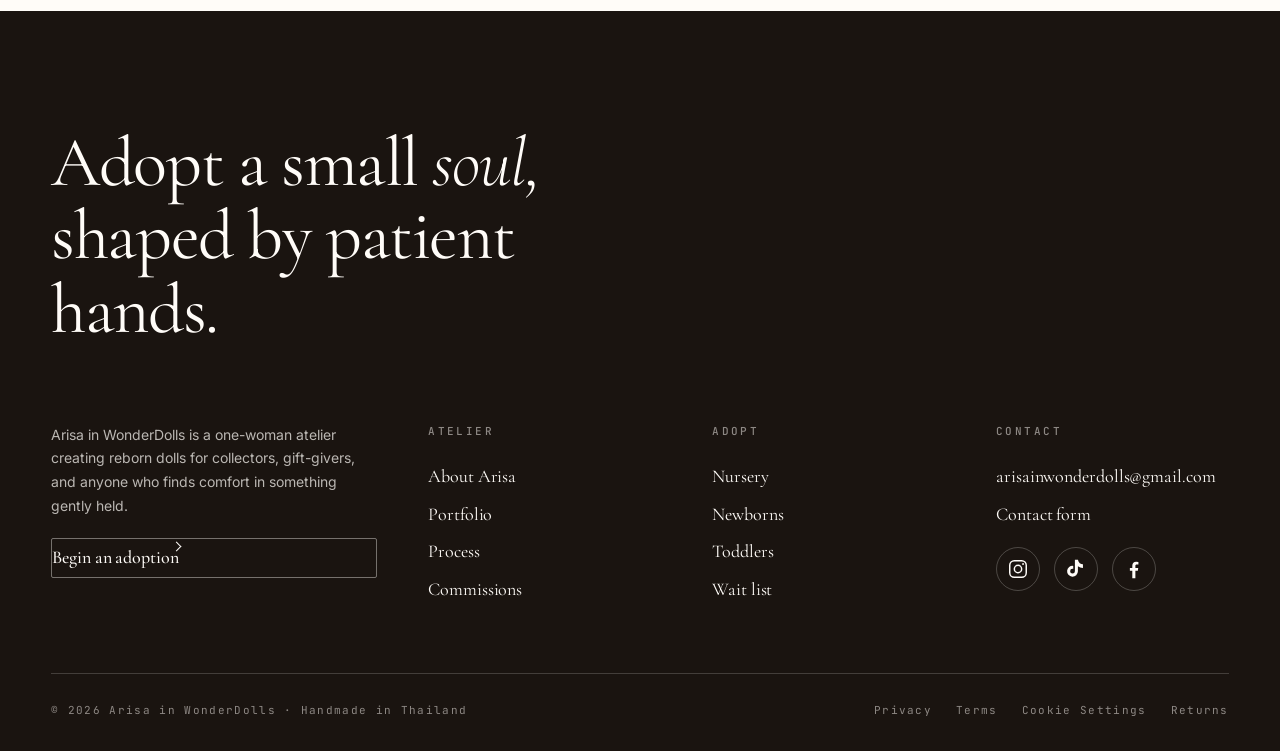
==== commit 7a5933f2: "Embed Empirra Feedback widget on all 8 pages Adds <script src=".../widget.js" data-client="fb84dcd8-" ====
--- a/about.html
+++ b/about.html
@@ -1,23 +1,40 @@
-<!doctype html>
+﻿<!doctype html>
 <html lang="en">
 <head>
 <meta charset="utf-8" />
 <meta name="viewport" content="width=device-width, initial-scale=1, viewport-fit=cover" />
 <title>About Arisa — The Atelier · Arisa in WonderDolls</title>
-<meta name="description" content="Arisa is a quiet maker of reborn dolls working from a small studio in Vilnius. Each doll is made slowly, by hand, with patience and care." />
+<meta name="description" content="Arisa is a quiet maker of reborn dolls working from a small studio in Thailand. Each doll is made slowly, by hand, with patience and care." />
 <meta name="theme-color" content="#FFFCF8" />
 <link rel="icon" href="assets/favicon.svg" type="image/svg+xml" />
 <link rel="alternate icon" href="assets/img/logo.jpg?v=2" type="image/jpeg" />
 <link rel="apple-touch-icon" href="assets/img/logo.jpg?v=2" />
 <link rel="canonical" href="https://arisainwonderdolls.com/about.html" />
-<link rel="stylesheet" href="assets/css/styles.css" />
+<link rel="stylesheet" href="assets/css/styles.css?v=3" />
 <script type="application/ld+json">
 { "@context": "https://schema.org", "@type": "Person", "name": "Arisa", "jobTitle": "Reborn doll artist", "url": "https://arisainwonderdolls.com/about.html", "email": "arisainwonderdolls@gmail.com", "worksFor": { "@type": "Organization", "name": "Arisa in WonderDolls" } }
 </script>
+<!-- Google Consent Mode V2 — default deny; updated by Silktide consent manager -->
+<script>
+window.dataLayer = window.dataLayer || [];
+function gtag(){dataLayer.push(arguments);}
+gtag('consent', 'default', {
+  analytics_storage: 'denied',
+  ad_storage: 'denied',
+  ad_user_data: 'denied',
+  ad_personalization: 'denied',
+  wait_for_update: 500
+});
+</script>
+<!-- TODO: replace G-XXXXXXXXXX with Arisa's GA4 measurement ID when available -->
+<!--
+<script async src="https://www.googletagmanager.com/gtag/js?id=G-XXXXXXXXXX"></script>
+<script>gtag('js', new Date());gtag('config', 'G-XXXXXXXXXX');</script>
+-->
 </head>
 <body data-screen-label="04 About">
 
-<div class="topbar"><div class="container topbar-inner"><div class="marquee" aria-hidden="true"><span>Worldwide insured shipping &nbsp;·&nbsp; Each doll is one-of-one &nbsp;·&nbsp; Adoption certificate included &nbsp;·&nbsp; Hand-painted in Genesis heat-set &nbsp;·&nbsp; Worldwide insured shipping &nbsp;·&nbsp; Each doll is one-of-one &nbsp;·&nbsp;</span></div><div class="meta"><span>Atelier · Lithuania</span><span>EUR · EN</span></div></div></div>
+<div class="topbar"><div class="container topbar-inner"><div class="marquee" aria-hidden="true"><span>Worldwide insured shipping &nbsp;·&nbsp; Each doll is one-of-one &nbsp;·&nbsp; Adoption certificate included &nbsp;·&nbsp; Hand-painted in Genesis heat-set &nbsp;·&nbsp; Worldwide insured shipping &nbsp;·&nbsp; Each doll is one-of-one &nbsp;·&nbsp;</span></div><div class="meta"><span>Atelier · Thailand</span><span>THB · EN</span></div></div></div>
 
 <header class="site-header">
   <div class="container nav">
@@ -46,7 +63,7 @@
   <div class="container">
     <div class="crumbs"><a href="index.html">Atelier</a><span>/</span><span>About</span></div>
     <h1 class="display-xl">A small studio.<br /><span class="italic" style="color:var(--rose-deep);">A slow practice.</span></h1>
-    <p class="lede mt-l">Arisa in WonderDolls is the work of one woman in a quiet apartment studio in Vilnius. There is no factory, no team, no production line — only patient hands and an old wooden workbench by the window.</p>
+    <p class="lede mt-l">Arisa in WonderDolls is the work of one woman in a quiet apartment studio in Thailand. There is no factory, no team, no production line — only patient hands and an old wooden workbench by the window.</p>
   </div>
 </section>
 
@@ -54,14 +71,14 @@
   <div class="container">
     <div class="split">
       <div class="reveal">
-        <div class="imgph ar-portrait">
+        <div class="imgph ar-portrait has-photo" style="background-image:url('assets/img/about/arisa-portrait.jpg?v=1')">
           <span class="corner">— Arisa, at the workbench</span>
           <span class="label">Portrait · in studio</span>
         </div>
       </div>
       <div class="reveal">
         <div class="eyebrow mb-m">The maker</div>
-        <h2 class="display-m">Arisa Vaitkevičiūtė</h2>
+        <h2 class="display-m">Arisa</h2>
         <p class="lede mt-m">I trained as a porcelain restorer before I ever held a reborn kit. The first doll I painted was for my mother, who had lost a baby decades ago and never spoken of it.</p>
         <p class="body-l mt-m">That small, quiet handover — the way she held the doll like she had been waiting for it her whole life — is the reason this atelier exists. Five years on, I still make every doll alone, and I still write a letter to every collector by hand.</p>
         <p class="body-l mt-m">My work has been gifted to grandmothers, photographers, dementia wards, doll museums, and a nine-year-old girl in Tokyo who named her doll Snowdrop. Each one carries a small piece of the same intention: to be held softly.</p>
@@ -84,7 +101,7 @@
     <div class="steps">
       <div class="step reveal"><h3>Slow, never scaled</h3><p>I make twelve to sixteen dolls a year. Never more. The atelier closes for two months each summer to rest the hands and the eyes.</p></div>
       <div class="step reveal"><h3>One-of-one, always</h3><p>No two reborns are painted alike. Even when the same kit returns to the bench, the colour, the lashes, the temperament shift.</p></div>
-      <div class="step reveal"><h3>Honest about materials</h3><p>Genesis heat-set paints, German glass eyes, European mohair, organic cotton bodies, glass-bead weighting. Always disclosed.</p></div>
+      <div class="step reveal"><h3>Honest about materials</h3><p>Genesis heat-set paints, German glass eyes, imported mohair, organic cotton bodies, glass-bead weighting. Always disclosed.</p></div>
       <div class="step reveal"><h3>Care, after the homecoming</h3><p>Every doll comes with a care guide and a lifetime invitation to return for gentle restoration if anything ever needs mending.</p></div>
     </div>
   </div>
@@ -102,10 +119,10 @@
       </div>
     </div>
     <div class="grid grid-4 mt-l" style="gap: 16px;">
-      <div class="imgph cream ar-square" style="display:grid; place-items:center;"><span style="font-family:var(--serif); font-size:24px; font-style:italic; color:var(--ink);">Doll Reader Magazine</span></div>
-      <div class="imgph blue ar-square" style="display:grid; place-items:center;"><span style="font-family:var(--serif); font-size:24px; font-style:italic; color:var(--ink);">Vilnius Craft Annual</span></div>
-      <div class="imgph ar-square" style="display:grid; place-items:center;"><span style="font-family:var(--serif); font-size:24px; font-style:italic; color:var(--ink);">Reborn Artist Guild</span></div>
-      <div class="imgph cream ar-square" style="display:grid; place-items:center;"><span style="font-family:var(--serif); font-size:24px; font-style:italic; color:var(--ink);">Tokyo Doll Salon</span></div>
+      <div class="imgph cream ar-square has-photo" style="background-image:url('assets/img/about/arisa-gray-studio.jpg?v=1')" style="display:grid; place-items:center;"><span style="font-family:var(--serif); font-size:24px; font-style:italic; color:var(--ink);">Doll Reader Magazine</span></div>
+      <div class="imgph blue ar-square has-photo" style="background-image:url('assets/img/about/arisa-bear-doll.jpg?v=1')" style="display:grid; place-items:center;"><span style="font-family:var(--serif); font-size:24px; font-style:italic; color:var(--ink);">Bangkok Craft Annual</span></div>
+      <div class="imgph ar-square has-photo" style="background-image:url('assets/img/about/arisa-expo.jpg?v=1')" style="display:grid; place-items:center;"><span style="font-family:var(--serif); font-size:24px; font-style:italic; color:var(--ink);">Reborn Artist Guild</span></div>
+      <div class="imgph cream ar-square has-photo" style="background-image:url('assets/img/about/arisa-kimono.jpg?v=1')" style="display:grid; place-items:center;"><span style="font-family:var(--serif); font-size:24px; font-style:italic; color:var(--ink);">Tokyo Doll Salon</span></div>
     </div>
   </div>
 </section>
@@ -118,7 +135,7 @@
         <div class="quote-author">Arisa — From the studio diary, 2024</div>
       </div>
       <div class="reveal">
-        <div class="imgph ar-portrait">
+        <div class="imgph ar-portrait has-photo" style="background-image:url('assets/img/about/arisa-pink-studio.jpg?v=1')">
           <span class="corner">— Studio diary</span>
           <span class="label">Open notebook · paint test</span>
         </div>
@@ -146,9 +163,9 @@
       <div><p style="max-width: 36ch;">Arisa in WonderDolls is a one-woman atelier creating reborn dolls for collectors, gift-givers, and anyone who finds comfort in something gently held.</p><a class="btn btn-soft mt-m" href="contact.html" style="background:transparent; color:var(--porcelain); border-color:rgba(255,252,248,.4);">Begin an adoption <span class="arrow"></span></a></div>
       <div><h4>Atelier</h4><a href="about.html">About Arisa</a><a href="gallery.html">Portfolio</a><a href="shop.html">Process</a><a href="contact.html">Commissions</a></div>
       <div><h4>Adopt</h4><a href="shop.html">Nursery</a><a href="shop.html">Newborns</a><a href="shop.html">Toddlers</a><a href="contact.html">Wait list</a></div>
-      <div><h4>Contact</h4><a href="mailto:arisainwonderdolls@gmail.com">arisainwonderdolls@gmail.com</a><a href="contact.html">Contact form</a><a href="#">Instagram</a><a href="#">Pinterest</a></div>
+      <div><h4>Contact</h4><a href="mailto:arisainwonderdolls@gmail.com">arisainwonderdolls@gmail.com</a><a href="contact.html">Contact form</a><div class="social-icons"><a href="https://www.instagram.com/arisa_in_wonderdolls" target="_blank" rel="noopener noreferrer" aria-label="Instagram"><svg viewBox="0 0 24 24" fill="none" stroke="currentColor" stroke-width="1.6" stroke-linecap="round" stroke-linejoin="round" aria-hidden="true"><rect x="3" y="3" width="18" height="18" rx="5"/><circle cx="12" cy="12" r="4"/><circle cx="17.5" cy="6.5" r="1" fill="currentColor" stroke="none"/></svg></a><a href="https://www.tiktok.com/@arisareborndollnersury" target="_blank" rel="noopener noreferrer" aria-label="TikTok"><svg viewBox="0 0 24 24" fill="currentColor" aria-hidden="true"><path d="M19.6 6.8a5.7 5.7 0 0 1-3.5-1.2 5.7 5.7 0 0 1-2-3.6h-3.3v12.4a2.6 2.6 0 1 1-2.6-2.6c.27 0 .54.04.78.12V8.6a5.9 5.9 0 1 0 5.1 5.85V9.1a8.9 8.9 0 0 0 5.5 1.85V7.6c-.01 0-.01-.8 0-.8z"/></svg></a><a href="https://www.facebook.com/share/1AxGdXgPge/" target="_blank" rel="noopener noreferrer" aria-label="Facebook"><svg viewBox="0 0 24 24" fill="currentColor" aria-hidden="true"><path d="M13.5 22v-8h2.7l.4-3.2h-3.1V8.7c0-.93.26-1.56 1.6-1.56h1.7V4.27a23 23 0 0 0-2.5-.13c-2.46 0-4.15 1.5-4.15 4.26V10.8H7.5V14h2.65v8h3.35z"/></svg></a></div></div>
     </div>
-    <div class="footer-bar"><span>© <span data-year>2026</span> Arisa in WonderDolls · Handmade in the EU</span><span style="display:inline-flex; gap:24px;"><a href="privacy.html">Privacy</a><a href="terms.html">Terms</a><a href="contact.html">Returns</a></span></div>
+    <div class="footer-bar"><span>© <span data-year>2026</span> Arisa in WonderDolls · Handmade in Thailand</span><span style="display:inline-flex; gap:24px;"><a href="privacy.html">Privacy</a><a href="terms.html">Terms</a><a href="#" data-cookie-settings>Cookie Settings</a><a href="contact.html">Returns</a></span></div>
   </div>
 </footer>
 
@@ -156,11 +173,25 @@
 <aside class="cart-drawer" data-cart-drawer aria-label="Basket">
   <div class="cart-head"><h3>Your basket</h3><button class="icon-btn" data-close-cart aria-label="Close basket"><svg width="14" height="14" viewBox="0 0 14 14" fill="none"><path d="M1 1l12 12M13 1L1 13" stroke="currentColor" stroke-width="1.4"/></svg></button></div>
   <div class="cart-body" data-cart-body></div>
-  <div class="cart-foot"><div class="row"><span style="font-family:var(--mono); font-size:11px; letter-spacing:.18em; text-transform:uppercase; color:var(--ink-3);">Subtotal</span><span class="total" data-cart-total>€ 0</span></div><div class="vat">VAT included · Insured shipping at checkout</div><a class="btn btn-primary" href="contact.html">Continue to adoption <span class="arrow"></span></a><a class="btn btn-soft ghost" href="shop.html">Keep browsing</a></div>
+  <div class="cart-foot"><div class="row"><span style="font-family:var(--mono); font-size:11px; letter-spacing:.18em; text-transform:uppercase; color:var(--ink-3);">Subtotal</span><span class="total" data-cart-total>฿ 0</span></div><div class="vat">VAT included · Insured shipping at checkout</div><a class="btn btn-primary" href="contact.html">Continue to adoption <span class="arrow"></span></a><a class="btn btn-soft ghost" href="shop.html">Keep browsing</a></div>
 </aside>
 
+<!-- Silktide Consent Manager — deferred to avoid render-blocking -->
+<link rel="preload" href="assets/silktide/silktide-consent-manager.css?v=1" as="style" onload="this.onload=null;this.rel='stylesheet'"/>
+<noscript><link rel="stylesheet" href="assets/silktide/silktide-consent-manager.css?v=1"/></noscript>
+<script defer src="assets/silktide/silktide-consent-manager.js?v=1"></script>
+<script defer src="assets/js/consent-init.js?v=1"></script>
 <script src="assets/js/main.js" defer></script>
-<script src="assets/js/cart.js" defer></script>
+<script src="assets/js/cart.js?v=2" defer></script>
 <script src="https://empirra-feedback.vercel.app/widget.js" data-client="fb84dcd8-c461-484a-86a5-8018ec5f7970" defer></script>
+<!-- Floating contact buttons -->
+<div class="fab-stack" aria-label="Contact options">
+  <a class="fab fab--whatsapp" href="https://wa.me/66962026660" target="_blank" rel="noopener noreferrer" aria-label="Contact on WhatsApp">
+    <svg viewBox="0 0 24 24" xmlns="http://www.w3.org/2000/svg" aria-hidden="true" focusable="false"><path d="M17.472 14.382c-.297-.149-1.758-.867-2.03-.967-.273-.099-.471-.148-.67.15-.197.297-.767.966-.94 1.164-.173.199-.347.223-.644.075-.297-.15-1.255-.463-2.39-1.475-.883-.788-1.48-1.761-1.653-2.059-.173-.297-.018-.458.13-.606.134-.133.297-.347.446-.52.149-.174.198-.298.298-.497.099-.198.05-.371-.025-.52-.075-.149-.669-1.612-.916-2.207-.242-.579-.487-.5-.669-.51l-.57-.01c-.198 0-.52.074-.792.372-.272.297-1.04 1.016-1.04 2.479 0 1.462 1.065 2.875 1.213 3.074.149.198 2.096 3.2 5.077 4.487.709.306 1.262.489 1.694.625.712.227 1.36.195 1.871.118.571-.085 1.758-.719 2.006-1.413.248-.694.248-1.289.173-1.413-.074-.124-.272-.198-.57-.347m-5.421 7.403h-.004a9.87 9.87 0 0 1-5.031-1.378l-.361-.214-3.741.982.998-3.648-.235-.374a9.86 9.86 0 0 1-1.51-5.26c.001-5.45 4.436-9.884 9.888-9.884 2.64 0 5.122 1.03 6.988 2.898a9.825 9.825 0 0 1 2.893 6.994c-.003 5.45-4.437 9.884-9.885 9.884m8.413-18.297A11.815 11.815 0 0 0 12.05 0C5.495 0 .16 5.335.157 11.892c0 2.096.547 4.142 1.588 5.945L.057 24l6.305-1.654a11.882 11.882 0 0 0 5.683 1.448h.005c6.554 0 11.89-5.335 11.893-11.893A11.821 11.821 0 0 0 20.464 3.488"/></svg>
+  </a>
+  <a class="fab fab--line" href="https://line.me/ti/p/dumver18" target="_blank" rel="noopener noreferrer" aria-label="Contact on LINE">
+    <svg viewBox="0 0 24 24" xmlns="http://www.w3.org/2000/svg" aria-hidden="true" focusable="false"><path d="M19.365 9.863c.349 0 .63.285.63.631 0 .345-.281.63-.63.63H17.61v1.125h1.755c.349 0 .63.283.63.63 0 .344-.281.629-.63.629h-2.386c-.346 0-.627-.285-.627-.629V8.108c0-.345.281-.63.63-.63h2.386c.346 0 .627.285.627.63 0 .349-.281.63-.63.63H17.61v1.125h1.755zm-3.855 3.016c0 .27-.174.51-.432.596-.064.021-.133.031-.199.031-.211 0-.391-.09-.51-.25l-2.443-3.317v2.94c0 .344-.279.629-.631.629-.346 0-.626-.285-.626-.629V8.108c0-.27.173-.51.43-.595.06-.023.135-.033.194-.033.195 0 .375.104.495.254l2.462 3.33V8.108c0-.345.282-.63.63-.63.345 0 .63.285.63.63v4.771zm-5.741 0c0 .344-.282.629-.631.629-.345 0-.627-.285-.627-.629V8.108c0-.345.282-.63.63-.63.346 0 .628.285.628.63v4.771zm-2.466.629H4.917c-.345 0-.63-.285-.63-.629V8.108c0-.345.285-.63.63-.63.348 0 .63.285.63.63v4.141h1.756c.348 0 .629.283.629.63 0 .344-.282.629-.629.629M24 10.314C24 4.943 18.615.572 12 .572S0 4.943 0 10.314c0 4.811 4.27 8.842 10.035 9.608.391.082.923.258 1.058.59.12.301.079.766.038 1.08l-.164 1.02c-.045.301-.24 1.186 1.049.645 1.291-.539 6.916-4.078 9.436-6.975C23.176 14.393 24 12.458 24 10.314"/></svg>
+  </a>
+</div>
 </body>
 </html>
--- a/assets/silktide/silktide-consent-manager.css
+++ b/assets/silktide/silktide-consent-manager.css
@@ -0,0 +1,589 @@
+/* 
+  Silktide Consent Manager - https://silktide.com/consent-manager/  
+*/
+
+/* --------------------------------
+  Global Styles
+-------------------------------- */
+/* Wrapper (Global) */
+#stcm-wrapper {
+  --boxShadow: -5px 5px 10px 0px #00000012, 0px 0px 50px 0px #0000001a;
+  --fontFamily: Helvetica Neue, Segoe UI, Arial, sans-serif;
+  --primaryColor: #F9D000;
+  --backgroundColor: #050505;
+  --textColor: #F4F0DF;
+  --backdropBackgroundColor: #00000077;
+  --backdropBackgroundBlur: 0px;
+  --iconColor: #050505;
+  --iconBackgroundColor: #F9D000;
+  position: fixed;
+  bottom: 0;
+  right: 0;
+  width: 100%;
+  height: 100%;
+  z-index: 99999;
+  pointer-events: none;
+  border: 0px;
+  display: flex;
+  justify-content: center;
+  align-items: center;
+}
+
+/* --------------------------------
+Links
+-------------------------------- */
+#stcm-wrapper a {
+  all: unset;
+  display: inline-block;
+  color: var(--primaryColor);
+  text-decoration: underline;
+}
+
+#stcm-wrapper a:hover {
+  cursor: pointer;
+  color: var(--textColor);
+}
+
+/* --------------------------------
+Focus Styles
+-------------------------------- */
+#stcm-wrapper a:focus,
+#stcm-wrapper #stcm-banner button:focus,
+#stcm-wrapper #stcm-modal button:focus,
+#stcm-wrapper #stcm-icon:focus {
+  outline: none;
+  box-shadow: 0 0 0 2px var(--backgroundColor), 0 0 0 4px #ffffff;
+  border-radius: 5px;
+}
+
+#stcm-wrapper #stcm-icon:focus {
+  border-radius: 50%;
+}
+
+/* --------------------------------
+General Styles
+-------------------------------- */
+#stcm-wrapper .stcm-button {
+  color: var(--backgroundColor);
+  background-color: var(--primaryColor);
+  border: 2px solid var(--primaryColor);
+  padding: 10px 20px;
+  text-decoration: none;
+  text-align: center;
+  display: inline-block;
+  font-size: 16px;
+  line-height: 24px;
+  cursor: pointer;
+  border-radius: 5px;
+}
+
+#stcm-wrapper .stcm-button-primary:hover {
+  background-color: var(--backgroundColor);
+  color: var(--primaryColor);
+}
+
+#stcm-wrapper .stcm-button-secondary {
+  background-color: var(--backgroundColor);
+  color: var(--primaryColor);
+}
+
+#stcm-wrapper .stcm-button-secondary:hover {
+  background-color: var(--primaryColor);
+  color: var(--backgroundColor);
+}
+
+/* --------------------------------
+Banner
+-------------------------------- */
+#stcm-banner {
+  font-family: var(--fontFamily);
+  color: var(--textColor);
+  background-color: var(--backgroundColor);
+  box-sizing: border-box;
+  padding: 32px;
+  border-radius: 12px;
+  pointer-events: auto;
+  border: 0px;
+  position: fixed;
+  bottom: 16px;
+  right: 16px;
+  width: 600px;
+  overflow: auto;
+  max-width: calc(100% - 32px);
+  max-height: calc(100vh - 32px);
+  transform: translate(0, -20px);
+  opacity: 0;
+  animation: stcm-slide-down 350ms ease-out;
+  animation-delay: 0.3s;
+  box-shadow: -5px 5px 10px 0px #00000012, 0px 0px 50px 0px #0000001a;
+}
+
+#stcm-banner.stcm-loaded {
+  opacity: 1;
+  transform: none;
+  animation: none;
+}
+
+#stcm-banner:focus {
+  border-radius: 50%;
+}
+
+#stcm-banner.stcm-pos-center {
+  top: 50%;
+  left: 50%;
+  bottom: auto;
+  right: auto;
+  position: fixed;
+  transform: translate(-50%, calc(-50% - 20px));
+  animation: stcm-slide-down-center 350ms ease-out forwards;
+}
+
+#stcm-banner.stcm-pos-bottom-left {
+  bottom: 16px;
+  left: 16px;
+  position: fixed;
+}
+
+#stcm-banner.stcm-pos-bottom-center {
+  bottom: 16px;
+  left: 50%;
+  position: fixed;
+  transform: translate(-50%, -20px);
+  animation: stcm-slide-down-bottom-center 350ms ease-out forwards;
+}
+
+#stcm-banner .stcm-preferences-button {
+  display: flex;
+  gap: 5px;
+  border: none;
+  padding: 15px 0px;
+  background-color: transparent;
+  color: var(--primaryColor);
+  cursor: pointer;
+  font-size: 16px;
+}
+
+#stcm-banner .stcm-preferences-button span {
+  display: block;
+  white-space: nowrap;
+  text-decoration: none;
+}
+
+#stcm-banner .stcm-preferences-button span:hover {
+  color: var(--textColor);
+}
+
+#stcm-banner p {
+  font-size: 16px;
+  line-height: 24px;
+  color: var(--textColor);
+  margin: 0px 0px 15px;
+}
+
+#stcm-banner a {
+  display: inline-block;
+  color: var(--primaryColor);
+  text-decoration: underline;
+  background-color: var(--backgroundColor);
+}
+
+#stcm-banner a:hover {
+  color: var(--textColor);
+}
+
+#stcm-banner a.stcm-logo {
+  display: flex;
+  align-items: center;
+  justify-content: center;
+  fill: var(--primaryColor); /* passed down to svg > path */
+  margin-left: auto;
+  width: 48px;
+  height: 48px;
+  text-decoration: none;
+}
+
+#stcm-banner .stcm-actions {
+  display: flex;
+  gap: 16px;
+  flex-direction: column;
+  margin-top: 24px;
+}
+
+@media (min-width: 600px) {
+  #stcm-banner .stcm-actions {
+    flex-direction: row;
+    align-items: center;
+  }
+}
+
+#stcm-banner .stcm-actions-row {
+  display: flex;
+  gap: 16px;
+  flex-direction: row;
+  align-items: center;
+  justify-content: space-between;
+  flex-grow: 1;
+}
+
+/* --------------------------------
+Modal
+-------------------------------- */
+#stcm-modal {
+  display: none;
+  pointer-events: auto;
+  overflow: auto;
+  width: 800px;
+  max-width: 100%;
+  max-height: 100%;
+  border: 0px;
+  transform: translate(0px, -20px);
+  opacity: 0;
+  animation: stcm-slide-up-center 350ms ease-out forwards;
+  box-shadow: -5px 5px 10px 0px #00000012, 0px 0px 50px 0px #0000001a;
+  font-family: var(--fontFamily);
+  color: var(--textColor);
+  flex-direction: column;
+  padding: 30px;
+  background-color: var(--backgroundColor);
+  border-radius: 12px;
+  box-sizing: border-box;
+}
+
+/* --------------------------------
+Modal - Header
+-------------------------------- */
+#stcm-modal header {
+  display: flex;
+  justify-content: space-between;
+  align-items: center;
+  margin-bottom: 20px;
+  gap: 16px;
+}
+
+#stcm-modal h1 {
+  font-family: var(--fontFamily);
+  color: var(--textColor);
+  font-size: 24px;
+  font-weight: 500;
+  margin: 0px;
+}
+
+#stcm-modal .stcm-modal-close {
+  display: inline-flex;
+  border: none;
+  padding: 13px;
+  cursor: pointer;
+  background: var(--backgroundColor);
+  color: var(--primaryColor);
+}
+
+#stcm-modal .stcm-modal-close svg {
+  fill: var(--primaryColor);
+}
+
+/* --------------------------------
+Modal - Content
+-------------------------------- */
+#stcm-modal section {
+  flex: 1;
+  margin-top: 32px;
+}
+
+#stcm-modal section::-webkit-scrollbar {
+  display: block; /* Force scrollbars to show */
+  width: 5px; /* Width of the scrollbar */
+}
+
+#stcm-modal section::-webkit-scrollbar-thumb {
+  background-color: var(--textColor); /* Color of the scrollbar thumb */
+  border-radius: 10px; /* Rounded corners for the thumb */
+}
+
+#stcm-modal p {
+  font-size: 16px;
+  line-height: 24px;
+  color: var(--textColor);
+  opacity: 0.6;
+  margin: 0px 0px 15px;
+}
+
+#stcm-modal p:last-of-type {
+  margin: 0px;
+}
+
+#stcm-modal fieldset {
+  padding: 0px;
+  border: none;
+  margin: 0px 0px 32px;
+}
+
+#stcm-modal fieldset:last-of-type {
+  margin: 0px;
+}
+
+#stcm-modal legend {
+  padding: 0px;
+  margin: 0px 0px 10px;
+  font-weight: 700;
+  color: var(--textColor);
+  font-size: 16px;
+}
+
+#stcm-modal .stcm-consent-row {
+  display: flex;
+  justify-content: space-between;
+  align-items: flex-start;
+  gap: 24px;  
+}
+
+/* --------------------------------
+Modal - Switches
+-------------------------------- */
+#stcm-modal .stcm-toggle {
+  flex-shrink: 0;
+  position: relative;
+  display: inline-block;
+  height: 34px;
+  width: 74px;
+  cursor: pointer;
+}
+
+#stcm-modal .stcm-toggle:focus-within {
+  outline: none;
+  box-shadow: 0 0 0 2px var(--backgroundColor), 0 0 0 4px #ffffff;
+  border-radius: 25px;
+}
+
+#stcm-modal .stcm-toggle input {
+  opacity: 0;
+  position: absolute;
+}
+
+/* Unchecked Switch Styles */
+#stcm-modal .stcm-toggle-track {
+  position: relative;
+  display: block;
+  height: 34px;
+  width: 74px;
+  background: var(--textColor);
+  border-radius: 25px;
+}
+
+#stcm-modal .stcm-toggle-thumb {
+  position: absolute;
+  top: 2px;
+  left: 2px;
+  display: block;
+  height: 30px;
+  width: 30px;
+  background: var(--backgroundColor);
+  border-radius: 50%;
+  transition: left 150ms ease-out;
+}
+
+#stcm-modal .stcm-toggle-off,
+#stcm-modal .stcm-toggle-on {
+  text-transform: uppercase;
+  font-size: 15px;
+  font-weight: 500;
+  color: var(--backgroundColor);
+  position: absolute;
+  top: 5px;
+  right: 8px;
+  transition: right 150ms ease-out, opacity 150ms ease-out;
+}
+
+#stcm-modal .stcm-toggle-off {
+  opacity: 1;
+}
+
+#stcm-modal .stcm-toggle-on {
+  opacity: 0;
+}
+
+/* Checked Switch Styles */
+#stcm-modal .stcm-toggle input:checked + .stcm-toggle-track {
+  background: var(--primaryColor);
+}
+
+#stcm-modal .stcm-toggle input:checked ~ .stcm-toggle-thumb {
+  left: calc(100% - 32px);
+}
+
+#stcm-modal .stcm-toggle input:checked ~ .stcm-toggle-off {
+  right: calc(100% - 32px);
+  opacity: 0;
+}
+
+#stcm-modal .stcm-toggle input:checked ~ .stcm-toggle-on {
+  right: calc(100% - 34px);
+  opacity: 1;
+}
+
+#stcm-modal .stcm-toggle input:disabled + .stcm-toggle-track {
+  opacity: 0.65;
+  filter: grayscale(100%);
+  cursor: not-allowed;
+}
+
+/* --------------------------------
+Modal - Footer
+-------------------------------- */
+#stcm-modal footer {
+  display: flex;
+  flex-direction: column;
+  gap: 16px;
+  margin-top: 24px;
+}
+
+@media (min-width: 600px) {
+  #stcm-modal footer {
+    flex-direction: row;
+    align-items: center;
+  }
+}
+
+#stcm-modal footer a {
+  margin-left: auto;
+  padding: 0;
+}
+
+#stcm-modal footer a.stcm-credit-link {
+  text-decoration: none;
+}
+
+#stcm-modal footer a.stcm-credit-link:hover {
+  text-decoration: underline;
+}
+
+/* Cookie Icon */
+#stcm-icon {
+  display: none;
+  position: fixed;
+  bottom: 10px;
+  left: 10px;
+  justify-content: center;
+  align-items: center;
+  width: 60px;
+  height: 60px;
+  border-radius: 50%;
+  padding: 0px;
+  border: none;
+  background-color: var(--iconColor);
+  cursor: pointer;
+  box-shadow: 0px 0px 6px 0px #0000001a;
+  pointer-events: auto;
+  animation: stcm-fade-in 0.3s ease-in-out forwards;
+}
+
+#stcm-icon.stcm-pos-bottom-right {
+  left: auto;
+  right: 10px;
+}
+
+#stcm-icon svg {
+  fill: var(--iconBackgroundColor);
+}
+
+/* --------------------------------
+Backdrop
+-------------------------------- */
+#stcm-backdrop {
+  display: none;
+  position: absolute;
+  top: 0;
+  left: 0;
+  width: 100%;
+  height: 100%;
+  background-color: var(--backdropBackgroundColor);
+  backdrop-filter: blur(var(--backdropBackgroundBlur));
+  pointer-events: all;
+}
+
+/* --------------------------------
+Animations
+-------------------------------- */
+@keyframes stcm-fade-in {
+  from {
+    opacity: 0;
+  }
+  to {
+    opacity: 1;
+  }
+}
+
+@keyframes stcm-slide-down {
+  from {
+    opacity: 0;
+    transform: translateY(-20px);
+  }
+  to {
+    opacity: 1;
+    transform: translateY(0);
+  }
+}
+
+@keyframes stcm-slide-down-center {
+  from {
+    opacity: 0;
+    transform: translate(-50%, calc(-50% - 20px));
+  }
+  to {
+    opacity: 1;
+    transform: translate(-50%, -50%);
+  }
+}
+
+@keyframes stcm-slide-down-bottom-center {
+  from {
+    opacity: 0;
+    transform: translate(-50%, -20px);
+  }
+  to {
+    opacity: 1;
+    transform: translate(-50%, 0);
+  }
+}
+
+@keyframes stcm-slide-up-center {
+  from {
+    opacity: 0;
+    transform: translate(0px, 20px);
+  }
+  to {
+    opacity: 1;
+    transform: translate(0px, 0px);
+  }
+}
+
+/* --------------------------------
+Animation - backdrop click feedback
+-------------------------------- */
+@keyframes stcm-nudge {
+  0%, 100% { right: 16px; }
+  10%, 30%, 50%, 70%, 90% { right: 20px; }
+  20%, 40%, 60%, 80% { right: 12px; }
+}
+
+/* Apply to banner */
+#stcm-banner.stcm-nudge {
+  animation: stcm-nudge 1s ease-in-out;
+}
+
+/* Apply to modal */
+#stcm-modal.stcm-nudge {
+  animation: stcm-nudge 0.5s ease-in-out;
+}
+
+/* Respect reduced motion preferences */
+@media (prefers-reduced-motion: reduce) {
+  #stcm-banner.stcm-nudge,
+  #stcm-modal.stcm-nudge {
+    animation: stcm-pulse 0.5s ease-in-out;
+  }
+  
+  @keyframes stcm-pulse {
+    0%, 100% { opacity: 1; }
+    50% { opacity: 0.85; }
+  }
+}
--- a/assets/silktide/silktide-consent-manager.css
+++ b/assets/silktide/silktide-consent-manager.css
@@ -0,0 +1,589 @@
+/* 
+  Silktide Consent Manager - https://silktide.com/consent-manager/  
+*/
+
+/* --------------------------------
+  Global Styles
+-------------------------------- */
+/* Wrapper (Global) */
+#stcm-wrapper {
+  --boxShadow: -5px 5px 10px 0px #00000012, 0px 0px 50px 0px #0000001a;
+  --fontFamily: Helvetica Neue, Segoe UI, Arial, sans-serif;
+  --primaryColor: #F9D000;
+  --backgroundColor: #050505;
+  --textColor: #F4F0DF;
+  --backdropBackgroundColor: #00000077;
+  --backdropBackgroundBlur: 0px;
+  --iconColor: #050505;
+  --iconBackgroundColor: #F9D000;
+  position: fixed;
+  bottom: 0;
+  right: 0;
+  width: 100%;
+  height: 100%;
+  z-index: 99999;
+  pointer-events: none;
+  border: 0px;
+  display: flex;
+  justify-content: center;
+  align-items: center;
+}
+
+/* --------------------------------
+Links
+-------------------------------- */
+#stcm-wrapper a {
+  all: unset;
+  display: inline-block;
+  color: var(--primaryColor);
+  text-decoration: underline;
+}
+
+#stcm-wrapper a:hover {
+  cursor: pointer;
+  color: var(--textColor);
+}
+
+/* --------------------------------
+Focus Styles
+-------------------------------- */
+#stcm-wrapper a:focus,
+#stcm-wrapper #stcm-banner button:focus,
+#stcm-wrapper #stcm-modal button:focus,
+#stcm-wrapper #stcm-icon:focus {
+  outline: none;
+  box-shadow: 0 0 0 2px var(--backgroundColor), 0 0 0 4px #ffffff;
+  border-radius: 5px;
+}
+
+#stcm-wrapper #stcm-icon:focus {
+  border-radius: 50%;
+}
+
+/* --------------------------------
+General Styles
+-------------------------------- */
+#stcm-wrapper .stcm-button {
+  color: var(--backgroundColor);
+  background-color: var(--primaryColor);
+  border: 2px solid var(--primaryColor);
+  padding: 10px 20px;
+  text-decoration: none;
+  text-align: center;
+  display: inline-block;
+  font-size: 16px;
+  line-height: 24px;
+  cursor: pointer;
+  border-radius: 5px;
+}
+
+#stcm-wrapper .stcm-button-primary:hover {
+  background-color: var(--backgroundColor);
+  color: var(--primaryColor);
+}
+
+#stcm-wrapper .stcm-button-secondary {
+  background-color: var(--backgroundColor);
+  color: var(--primaryColor);
+}
+
+#stcm-wrapper .stcm-button-secondary:hover {
+  background-color: var(--primaryColor);
+  color: var(--backgroundColor);
+}
+
+/* --------------------------------
+Banner
+-------------------------------- */
+#stcm-banner {
+  font-family: var(--fontFamily);
+  color: var(--textColor);
+  background-color: var(--backgroundColor);
+  box-sizing: border-box;
+  padding: 32px;
+  border-radius: 12px;
+  pointer-events: auto;
+  border: 0px;
+  position: fixed;
+  bottom: 16px;
+  right: 16px;
+  width: 600px;
+  overflow: auto;
+  max-width: calc(100% - 32px);
+  max-height: calc(100vh - 32px);
+  transform: translate(0, -20px);
+  opacity: 0;
+  animation: stcm-slide-down 350ms ease-out;
+  animation-delay: 0.3s;
+  box-shadow: -5px 5px 10px 0px #00000012, 0px 0px 50px 0px #0000001a;
+}
+
+#stcm-banner.stcm-loaded {
+  opacity: 1;
+  transform: none;
+  animation: none;
+}
+
+#stcm-banner:focus {
+  border-radius: 50%;
+}
+
+#stcm-banner.stcm-pos-center {
+  top: 50%;
+  left: 50%;
+  bottom: auto;
+  right: auto;
+  position: fixed;
+  transform: translate(-50%, calc(-50% - 20px));
+  animation: stcm-slide-down-center 350ms ease-out forwards;
+}
+
+#stcm-banner.stcm-pos-bottom-left {
+  bottom: 16px;
+  left: 16px;
+  position: fixed;
+}
+
+#stcm-banner.stcm-pos-bottom-center {
+  bottom: 16px;
+  left: 50%;
+  position: fixed;
+  transform: translate(-50%, -20px);
+  animation: stcm-slide-down-bottom-center 350ms ease-out forwards;
+}
+
+#stcm-banner .stcm-preferences-button {
+  display: flex;
+  gap: 5px;
+  border: none;
+  padding: 15px 0px;
+  background-color: transparent;
+  color: var(--primaryColor);
+  cursor: pointer;
+  font-size: 16px;
+}
+
+#stcm-banner .stcm-preferences-button span {
+  display: block;
+  white-space: nowrap;
+  text-decoration: none;
+}
+
+#stcm-banner .stcm-preferences-button span:hover {
+  color: var(--textColor);
+}
+
+#stcm-banner p {
+  font-size: 16px;
+  line-height: 24px;
+  color: var(--textColor);
+  margin: 0px 0px 15px;
+}
+
+#stcm-banner a {
+  display: inline-block;
+  color: var(--primaryColor);
+  text-decoration: underline;
+  background-color: var(--backgroundColor);
+}
+
+#stcm-banner a:hover {
+  color: var(--textColor);
+}
+
+#stcm-banner a.stcm-logo {
+  display: flex;
+  align-items: center;
+  justify-content: center;
+  fill: var(--primaryColor); /* passed down to svg > path */
+  margin-left: auto;
+  width: 48px;
+  height: 48px;
+  text-decoration: none;
+}
+
+#stcm-banner .stcm-actions {
+  display: flex;
+  gap: 16px;
+  flex-direction: column;
+  margin-top: 24px;
+}
+
+@media (min-width: 600px) {
+  #stcm-banner .stcm-actions {
+    flex-direction: row;
+    align-items: center;
+  }
+}
+
+#stcm-banner .stcm-actions-row {
+  display: flex;
+  gap: 16px;
+  flex-direction: row;
+  align-items: center;
+  justify-content: space-between;
+  flex-grow: 1;
+}
+
+/* --------------------------------
+Modal
+-------------------------------- */
+#stcm-modal {
+  display: none;
+  pointer-events: auto;
+  overflow: auto;
+  width: 800px;
+  max-width: 100%;
+  max-height: 100%;
+  border: 0px;
+  transform: translate(0px, -20px);
+  opacity: 0;
+  animation: stcm-slide-up-center 350ms ease-out forwards;
+  box-shadow: -5px 5px 10px 0px #00000012, 0px 0px 50px 0px #0000001a;
+  font-family: var(--fontFamily);
+  color: var(--textColor);
+  flex-direction: column;
+  padding: 30px;
+  background-color: var(--backgroundColor);
+  border-radius: 12px;
+  box-sizing: border-box;
+}
+
+/* --------------------------------
+Modal - Header
+-------------------------------- */
+#stcm-modal header {
+  display: flex;
+  justify-content: space-between;
+  align-items: center;
+  margin-bottom: 20px;
+  gap: 16px;
+}
+
+#stcm-modal h1 {
+  font-family: var(--fontFamily);
+  color: var(--textColor);
+  font-size: 24px;
+  font-weight: 500;
+  margin: 0px;
+}
+
+#stcm-modal .stcm-modal-close {
+  display: inline-flex;
+  border: none;
+  padding: 13px;
+  cursor: pointer;
+  background: var(--backgroundColor);
+  color: var(--primaryColor);
+}
+
+#stcm-modal .stcm-modal-close svg {
+  fill: var(--primaryColor);
+}
+
+/* --------------------------------
+Modal - Content
+-------------------------------- */
+#stcm-modal section {
+  flex: 1;
+  margin-top: 32px;
+}
+
+#stcm-modal section::-webkit-scrollbar {
+  display: block; /* Force scrollbars to show */
+  width: 5px; /* Width of the scrollbar */
+}
+
+#stcm-modal section::-webkit-scrollbar-thumb {
+  background-color: var(--textColor); /* Color of the scrollbar thumb */
+  border-radius: 10px; /* Rounded corners for the thumb */
+}
+
+#stcm-modal p {
+  font-size: 16px;
+  line-height: 24px;
+  color: var(--textColor);
+  opacity: 0.6;
+  margin: 0px 0px 15px;
+}
+
+#stcm-modal p:last-of-type {
+  margin: 0px;
+}
+
+#stcm-modal fieldset {
+  padding: 0px;
+  border: none;
+  margin: 0px 0px 32px;
+}
+
+#stcm-modal fieldset:last-of-type {
+  margin: 0px;
+}
+
+#stcm-modal legend {
+  padding: 0px;
+  margin: 0px 0px 10px;
+  font-weight: 700;
+  color: var(--textColor);
+  font-size: 16px;
+}
+
+#stcm-modal .stcm-consent-row {
+  display: flex;
+  justify-content: space-between;
+  align-items: flex-start;
+  gap: 24px;  
+}
+
+/* --------------------------------
+Modal - Switches
+-------------------------------- */
+#stcm-modal .stcm-toggle {
+  flex-shrink: 0;
+  position: relative;
+  display: inline-block;
+  height: 34px;
+  width: 74px;
+  cursor: pointer;
+}
+
+#stcm-modal .stcm-toggle:focus-within {
+  outline: none;
+  box-shadow: 0 0 0 2px var(--backgroundColor), 0 0 0 4px #ffffff;
+  border-radius: 25px;
+}
+
+#stcm-modal .stcm-toggle input {
+  opacity: 0;
+  position: absolute;
+}
+
+/* Unchecked Switch Styles */
+#stcm-modal .stcm-toggle-track {
+  position: relative;
+  display: block;
+  height: 34px;
+  width: 74px;
+  background: var(--textColor);
+  border-radius: 25px;
+}
+
+#stcm-modal .stcm-toggle-thumb {
+  position: absolute;
+  top: 2px;
+  left: 2px;
+  display: block;
+  height: 30px;
+  width: 30px;
+  background: var(--backgroundColor);
+  border-radius: 50%;
+  transition: left 150ms ease-out;
+}
+
+#stcm-modal .stcm-toggle-off,
+#stcm-modal .stcm-toggle-on {
+  text-transform: uppercase;
+  font-size: 15px;
+  font-weight: 500;
+  color: var(--backgroundColor);
+  position: absolute;
+  top: 5px;
+  right: 8px;
+  transition: right 150ms ease-out, opacity 150ms ease-out;
+}
+
+#stcm-modal .stcm-toggle-off {
+  opacity: 1;
+}
+
+#stcm-modal .stcm-toggle-on {
+  opacity: 0;
+}
+
+/* Checked Switch Styles */
+#stcm-modal .stcm-toggle input:checked + .stcm-toggle-track {
+  background: var(--primaryColor);
+}
+
+#stcm-modal .stcm-toggle input:checked ~ .stcm-toggle-thumb {
+  left: calc(100% - 32px);
+}
+
+#stcm-modal .stcm-toggle input:checked ~ .stcm-toggle-off {
+  right: calc(100% - 32px);
+  opacity: 0;
+}
+
+#stcm-modal .stcm-toggle input:checked ~ .stcm-toggle-on {
+  right: calc(100% - 34px);
+  opacity: 1;
+}
+
+#stcm-modal .stcm-toggle input:disabled + .stcm-toggle-track {
+  opacity: 0.65;
+  filter: grayscale(100%);
+  cursor: not-allowed;
+}
+
+/* --------------------------------
+Modal - Footer
+-------------------------------- */
+#stcm-modal footer {
+  display: flex;
+  flex-direction: column;
+  gap: 16px;
+  margin-top: 24px;
+}
+
+@media (min-width: 600px) {
+  #stcm-modal footer {
+    flex-direction: row;
+    align-items: center;
+  }
+}
+
+#stcm-modal footer a {
+  margin-left: auto;
+  padding: 0;
+}
+
+#stcm-modal footer a.stcm-credit-link {
+  text-decoration: none;
+}
+
+#stcm-modal footer a.stcm-credit-link:hover {
+  text-decoration: underline;
+}
+
+/* Cookie Icon */
+#stcm-icon {
+  display: none;
+  position: fixed;
+  bottom: 10px;
+  left: 10px;
+  justify-content: center;
+  align-items: center;
+  width: 60px;
+  height: 60px;
+  border-radius: 50%;
+  padding: 0px;
+  border: none;
+  background-color: var(--iconColor);
+  cursor: pointer;
+  box-shadow: 0px 0px 6px 0px #0000001a;
+  pointer-events: auto;
+  animation: stcm-fade-in 0.3s ease-in-out forwards;
+}
+
+#stcm-icon.stcm-pos-bottom-right {
+  left: auto;
+  right: 10px;
+}
+
+#stcm-icon svg {
+  fill: var(--iconBackgroundColor);
+}
+
+/* --------------------------------
+Backdrop
+-------------------------------- */
+#stcm-backdrop {
+  display: none;
+  position: absolute;
+  top: 0;
+  left: 0;
+  width: 100%;
+  height: 100%;
+  background-color: var(--backdropBackgroundColor);
+  backdrop-filter: blur(var(--backdropBackgroundBlur));
+  pointer-events: all;
+}
+
+/* --------------------------------
+Animations
+-------------------------------- */
+@keyframes stcm-fade-in {
+  from {
+    opacity: 0;
+  }
+  to {
+    opacity: 1;
+  }
+}
+
+@keyframes stcm-slide-down {
+  from {
+    opacity: 0;
+    transform: translateY(-20px);
+  }
+  to {
+    opacity: 1;
+    transform: translateY(0);
+  }
+}
+
+@keyframes stcm-slide-down-center {
+  from {
+    opacity: 0;
+    transform: translate(-50%, calc(-50% - 20px));
+  }
+  to {
+    opacity: 1;
+    transform: translate(-50%, -50%);
+  }
+}
+
+@keyframes stcm-slide-down-bottom-center {
+  from {
+    opacity: 0;
+    transform: translate(-50%, -20px);
+  }
+  to {
+    opacity: 1;
+    transform: translate(-50%, 0);
+  }
+}
+
+@keyframes stcm-slide-up-center {
+  from {
+    opacity: 0;
+    transform: translate(0px, 20px);
+  }
+  to {
+    opacity: 1;
+    transform: translate(0px, 0px);
+  }
+}
+
+/* --------------------------------
+Animation - backdrop click feedback
+-------------------------------- */
+@keyframes stcm-nudge {
+  0%, 100% { right: 16px; }
+  10%, 30%, 50%, 70%, 90% { right: 20px; }
+  20%, 40%, 60%, 80% { right: 12px; }
+}
+
+/* Apply to banner */
+#stcm-banner.stcm-nudge {
+  animation: stcm-nudge 1s ease-in-out;
+}
+
+/* Apply to modal */
+#stcm-modal.stcm-nudge {
+  animation: stcm-nudge 0.5s ease-in-out;
+}
+
+/* Respect reduced motion preferences */
+@media (prefers-reduced-motion: reduce) {
+  #stcm-banner.stcm-nudge,
+  #stcm-modal.stcm-nudge {
+    animation: stcm-pulse 0.5s ease-in-out;
+  }
+  
+  @keyframes stcm-pulse {
+    0%, 100% { opacity: 1; }
+    50% { opacity: 0.85; }
+  }
+}
